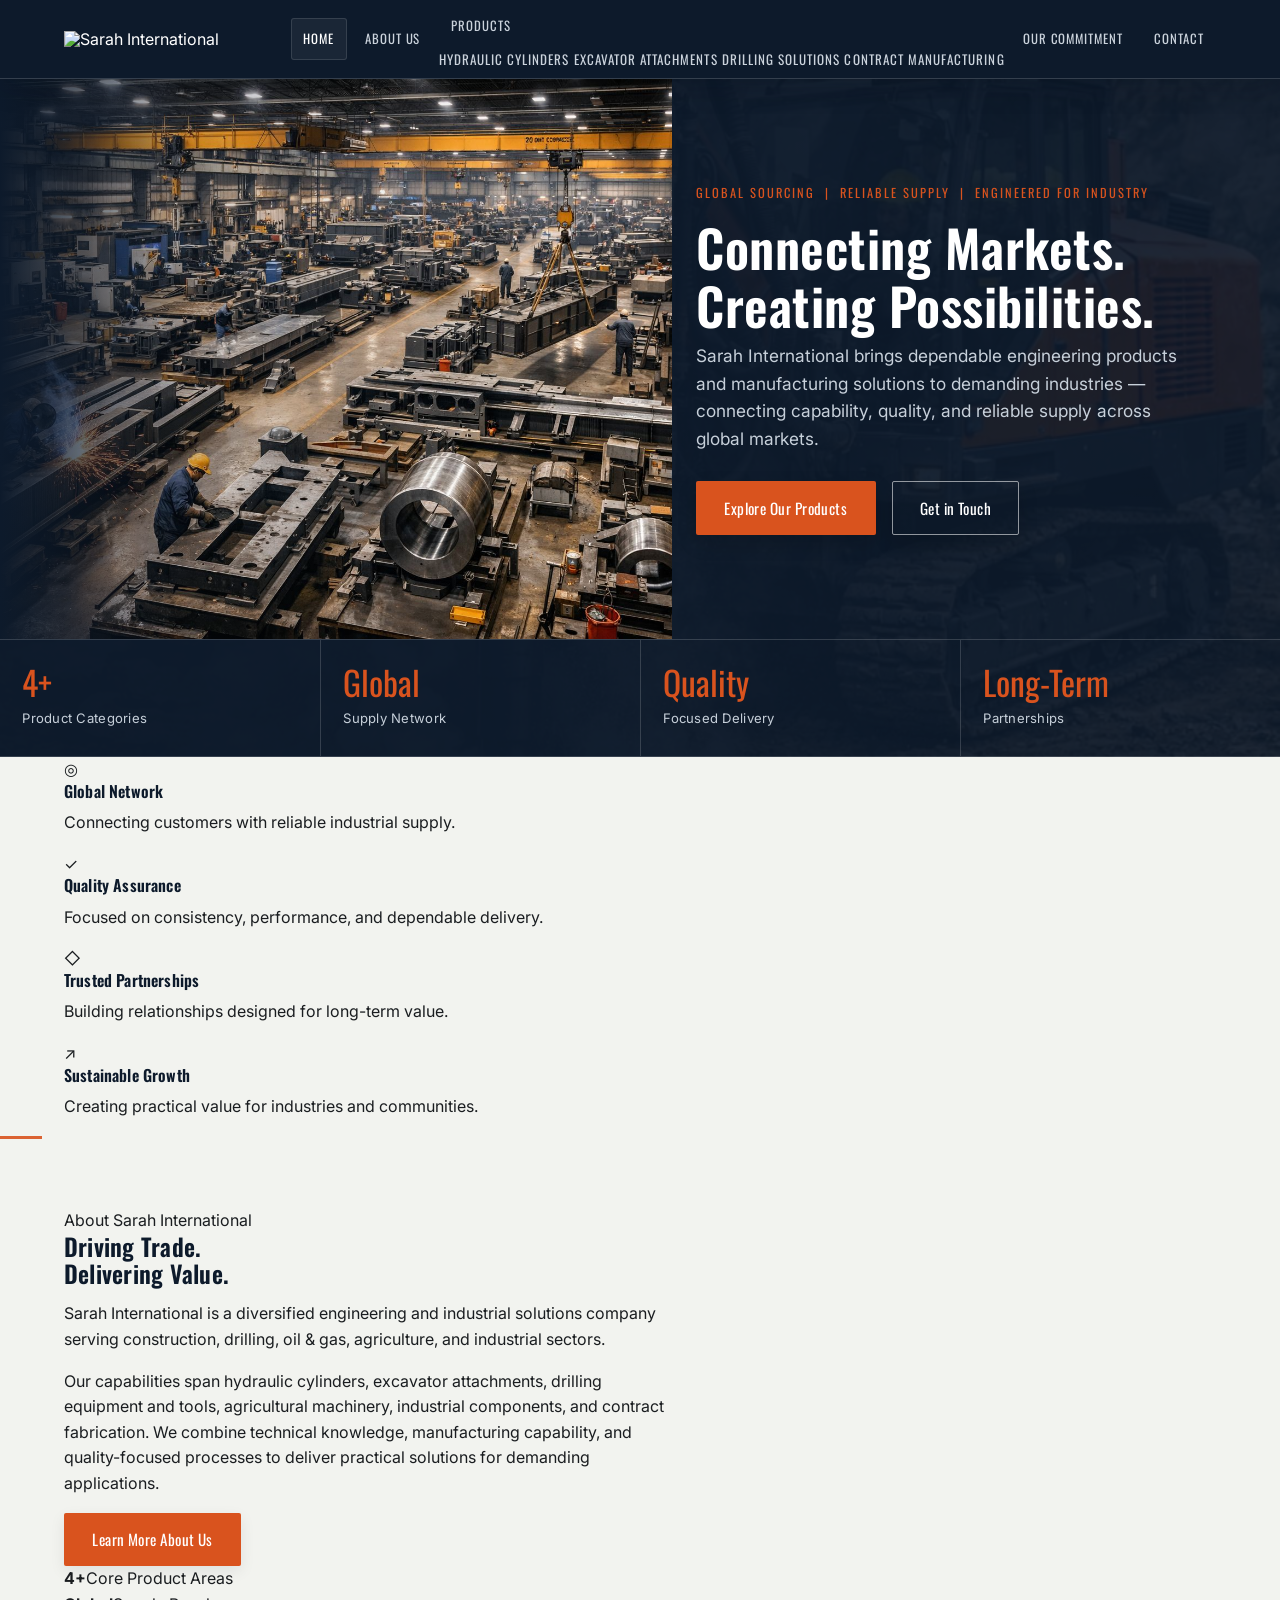
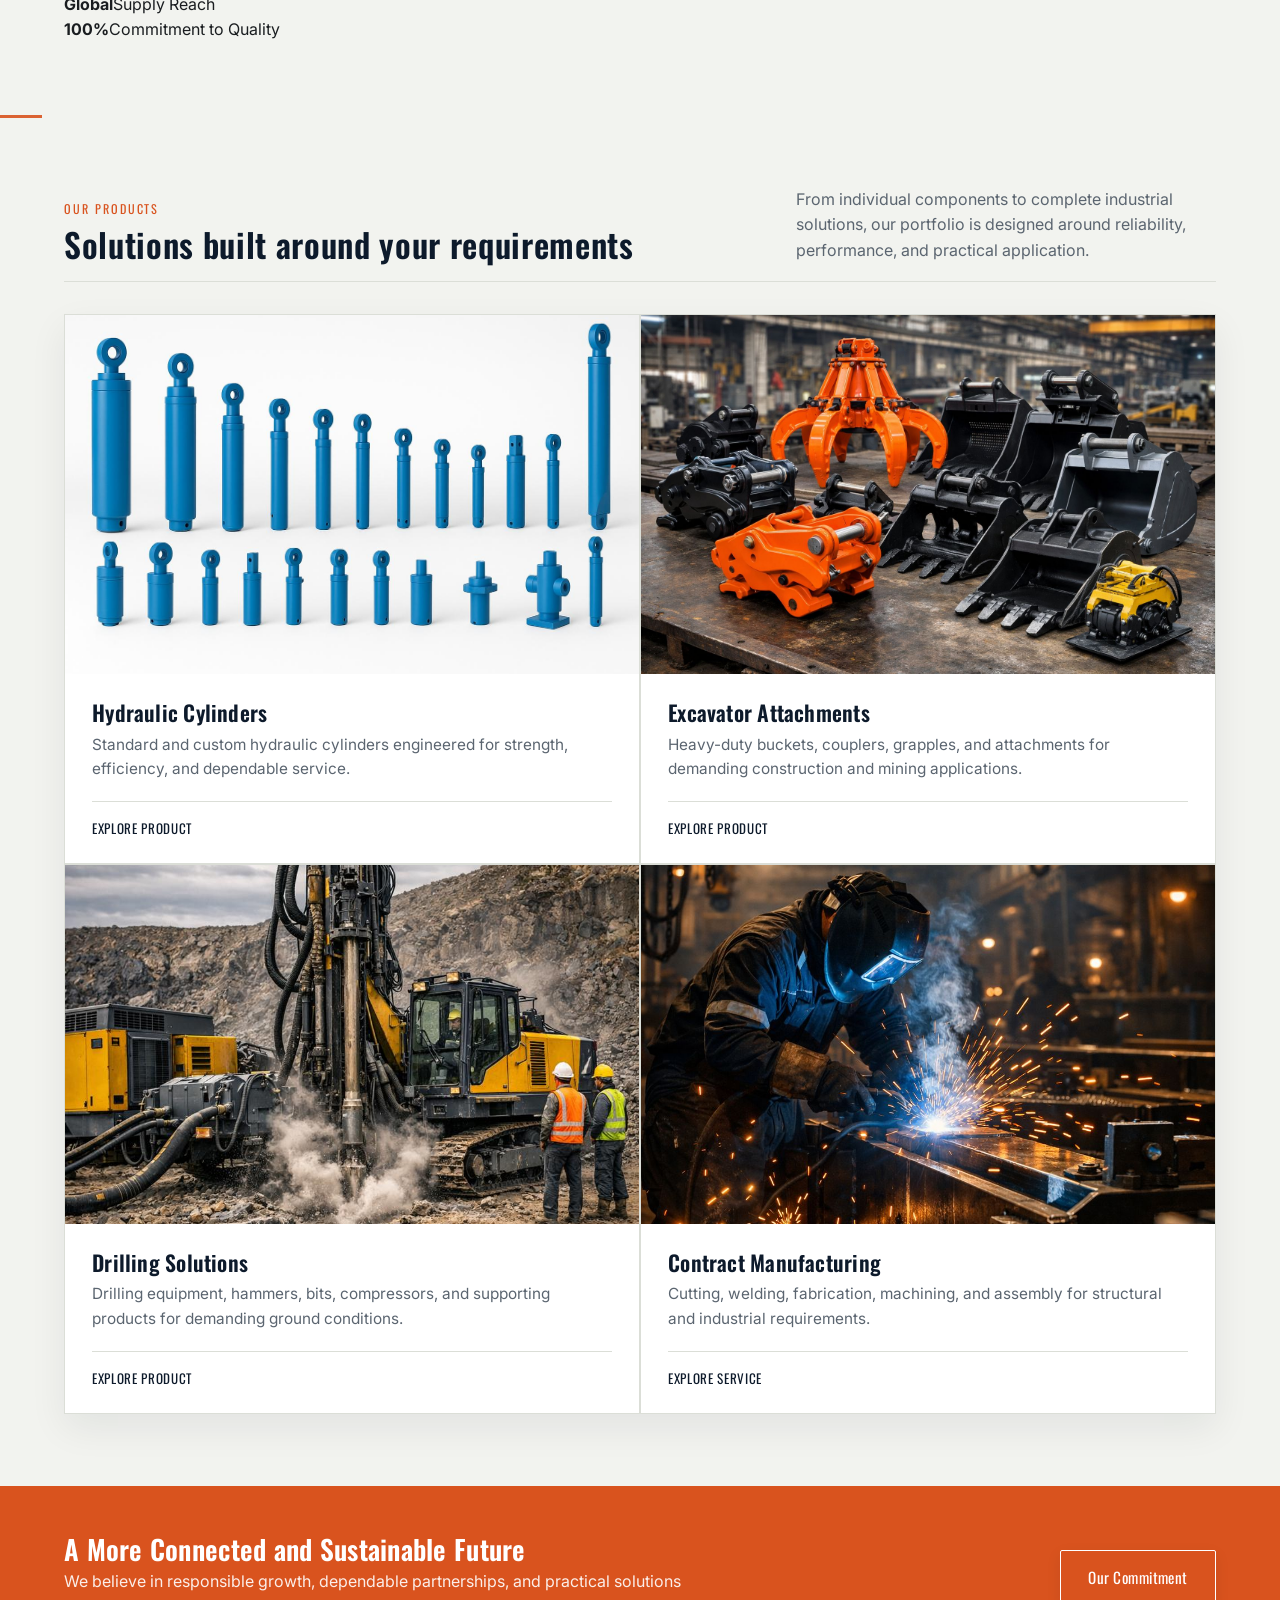
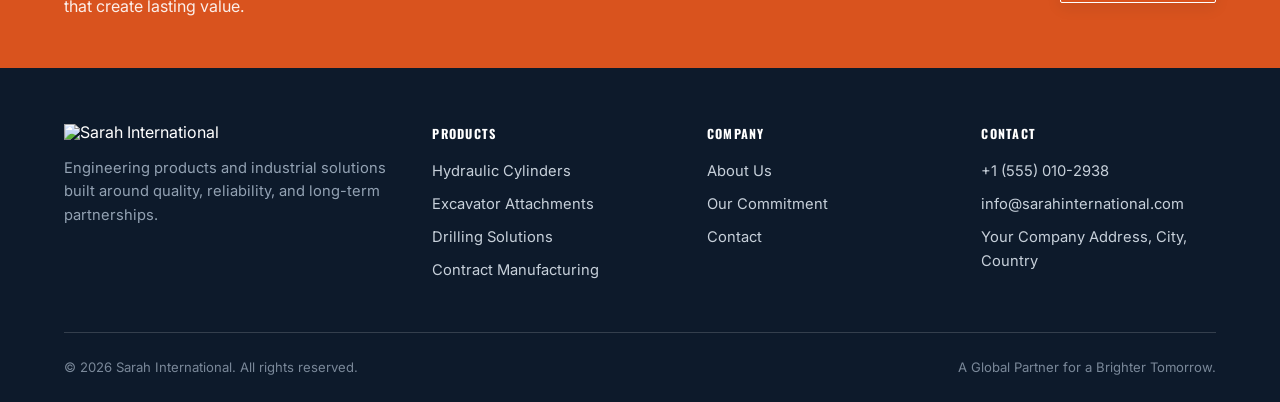
==== index.html @ 7e50cdd0 "Add files via upload" ====
<!DOCTYPE html>
<html lang="en">
<head>
<meta charset="UTF-8">
<meta name="viewport" content="width=device-width, initial-scale=1.0">
<title>Sarah International | Global Industrial & Engineering Solutions</title>
<meta name="description" content="Sarah International delivers dependable engineering products, drilling solutions, hydraulic cylinders, excavator attachments, and heavy fabrication for demanding industries worldwide.">
<link rel="icon" href="images/favicon.svg" type="image/svg+xml">
<link rel="stylesheet" href="css/styles.css">
</head>
<body class="page-home">

<header class="site-header">
  <div class="container">
    <a href="index.html" class="brand" aria-label="Sarah International home">
      <img class="brand-logo" src="images/logo.svg" alt="Sarah International">
    </a>
    <button class="nav-toggle" aria-label="Toggle navigation" aria-expanded="false"><span></span></button>
    <nav class="main-nav" aria-label="Primary">
      <ul>
        <li><a href="index.html" aria-current="page">Home</a></li>
        <li><a href="about.html">About Us</a></li>
        <li class="has-dropdown">
          <a href="#" class="products-link" aria-haspopup="true">Products</a>
          <div class="products-dropdown">
            <a href="hydraulic-cylinders.html">Hydraulic Cylinders</a>
            <a href="excavator-attachments.html">Excavator Attachments</a>
            <a href="drilling-solutions.html">Drilling Solutions</a>
            <a href="contract-manufacturing.html">Contract Manufacturing</a>
          </div>
        </li>
        <li><a href="about.html#commitment">Our Commitment</a></li>
        <li><a href="contact.html" class="nav-contact">Contact</a></li>
      </ul>
    </nav>
  </div>
</header>

<main>
  <section class="hero">
    <div class="hero-grid">
      <div class="hero-media">
        <img src="images/06_Heavy_Equipment_Manufacturing_Facility.jpg" alt="Sarah International heavy equipment manufacturing facility">
      </div>
      <div class="hero-copy">
        <span class="hero-eyebrow">GLOBAL SOURCING &nbsp;|&nbsp; RELIABLE SUPPLY &nbsp;|&nbsp; ENGINEERED FOR INDUSTRY</span>
        <h1>Connecting Markets.<br>Creating Possibilities.</h1>
        <p class="lede">Sarah International brings dependable engineering products and manufacturing solutions to demanding industries — connecting capability, quality, and reliable supply across global markets.</p>
        <div class="hero-actions">
          <a href="#products" class="btn btn-primary">Explore Our Products</a>
          <a href="contact.html" class="btn btn-outline-light">Get in Touch</a>
        </div>
      </div>
    </div>
    <div class="stat-strip">
      <div><span class="stat-num">4+</span><span class="stat-label">Product Categories</span></div>
      <div><span class="stat-num">Global</span><span class="stat-label">Supply Network</span></div>
      <div><span class="stat-num">Quality</span><span class="stat-label">Focused Delivery</span></div>
      <div><span class="stat-num">Long-Term</span><span class="stat-label">Partnerships</span></div>
    </div>
  </section>

  <section class="value-band">
    <div class="container value-grid">
      <div class="value-item reveal"><div class="value-icon">◎</div><h4>Global Network</h4><p>Connecting customers with reliable industrial supply.</p></div>
      <div class="value-item reveal"><div class="value-icon">✓</div><h4>Quality Assurance</h4><p>Focused on consistency, performance, and dependable delivery.</p></div>
      <div class="value-item reveal"><div class="value-icon">◇</div><h4>Trusted Partnerships</h4><p>Building relationships designed for long-term value.</p></div>
      <div class="value-item reveal"><div class="value-icon">↗</div><h4>Sustainable Growth</h4><p>Creating practical value for industries and communities.</p></div>
    </div>
  </section>

  <section class="section about-home">
    <div class="container about-layout">
      <div class="about-copy reveal">
        <span class="kicker">About Sarah International</span>
        <h2>Driving Trade.<br>Delivering Value.</h2>
        <p>Sarah International is a diversified engineering and industrial solutions company serving construction, drilling, oil &amp; gas, agriculture, and industrial sectors.</p>
        <p>Our capabilities span hydraulic cylinders, excavator attachments, drilling equipment and tools, agricultural machinery, industrial components, and contract fabrication. We combine technical knowledge, manufacturing capability, and quality-focused processes to deliver practical solutions for demanding applications.</p>
        <a class="btn btn-primary" href="about.html">Learn More About Us</a>
      </div>
      <div class="stats-card reveal">
        <div><strong>4+</strong><span>Core Product Areas</span></div>
        <div><strong>Global</strong><span>Supply Reach</span></div>
        <div><strong>100%</strong><span>Commitment to Quality</span></div>
      </div>
    </div>
  </section>

  <section id="products" class="section">
    <div class="container">
      <div class="section-head reveal">
        <div><span class="kicker">Our Products</span><h2>Solutions built around your requirements</h2></div>
        <p>From individual components to complete industrial solutions, our portfolio is designed around reliability, performance, and practical application.</p>
      </div>
      <div class="card-grid">
        <article class="division-card reveal"><div class="thumb"><img src="images/01_Hydraulic_Cylinders_Product_Range.jpg" alt="Hydraulic cylinders product range"></div><div class="body"><h3>Hydraulic Cylinders</h3><p>Standard and custom hydraulic cylinders engineered for strength, efficiency, and dependable service.</p><a class="card-link" href="hydraulic-cylinders.html">Explore Product</a></div></article>
        <article class="division-card reveal"><div class="thumb"><img src="images/08_Excavator_Attachments_and_Buckets.jpg" alt="Excavator attachments and buckets"></div><div class="body"><h3>Excavator Attachments</h3><p>Heavy-duty buckets, couplers, grapples, and attachments for demanding construction and mining applications.</p><a class="card-link" href="excavator-attachments.html">Explore Product</a></div></article>
        <article class="division-card reveal"><div class="thumb"><img src="images/07_Surface_Drilling_Rig_Quarry.jpg" alt="Surface drilling rig at a quarry"></div><div class="body"><h3>Drilling Solutions</h3><p>Drilling equipment, hammers, bits, compressors, and supporting products for demanding ground conditions.</p><a class="card-link" href="drilling-solutions.html">Explore Product</a></div></article>
        <article class="division-card reveal"><div class="thumb"><img src="images/09_Heavy_Fabrication_Welding.jpg" alt="Heavy fabrication and welding"></div><div class="body"><h3>Contract Manufacturing</h3><p>Cutting, welding, fabrication, machining, and assembly for structural and industrial requirements.</p><a class="card-link" href="contract-manufacturing.html">Explore Service</a></div></article>
      </div>
    </div>
  </section>

  <section id="commitment" class="cta-banner">
    <div class="container">
      <div><h2>A More Connected and Sustainable Future</h2><p>We believe in responsible growth, dependable partnerships, and practical solutions that create lasting value.</p></div>
      <a href="about.html#commitment" class="btn btn-outline-light">Our Commitment</a>
    </div>
  </section>
</main>

<footer class="site-footer">
  <div class="container">
    <div class="footer-grid">
      <div class="footer-brand"><a href="index.html" class="brand"><img class="brand-logo" src="images/logo.svg" alt="Sarah International"></a><p>Engineering products and industrial solutions built around quality, reliability, and long-term partnerships.</p></div>
      <div class="footer-col"><h5>Products</h5><ul><li><a href="hydraulic-cylinders.html">Hydraulic Cylinders</a></li><li><a href="excavator-attachments.html">Excavator Attachments</a></li><li><a href="drilling-solutions.html">Drilling Solutions</a></li><li><a href="contract-manufacturing.html">Contract Manufacturing</a></li></ul></div>
      <div class="footer-col"><h5>Company</h5><ul><li><a href="about.html">About Us</a></li><li><a href="about.html#commitment">Our Commitment</a></li><li><a href="contact.html">Contact</a></li></ul></div>
      <div class="footer-col"><h5>Contact</h5><ul><li>+1 (555) 010-2938</li><li>info@sarahinternational.com</li><li>Your Company Address, City, Country</li></ul></div>
    </div>
    <div class="footer-bottom"><span>&copy; <span id="year"></span> Sarah International. All rights reserved.</span><span>A Global Partner for a Brighter Tomorrow.</span></div>
  </div>
</footer>
<script src="js/main.js"></script>
</body>
</html>
---- css/styles.css ----
/* ===========================================================
   Sarah International — Site Stylesheet
   Heavy equipment manufacturing: hydraulic cylinders, excavator
   attachments, drilling solutions, contract fabrication.
   =========================================================== */

@import url('https://fonts.googleapis.com/css2?family=Oswald:wght@400;500;600;700&family=Inter:wght@400;500;600;700&display=swap');

:root{
  /* ---- Color tokens ---- */
  --navy-900:#0D1A2B;
  --navy-800:#132844;
  --navy-700:#1E3A5F;
  --steel-500:#5C7A9C;
  --orange-600:#D9531E;
  --orange-700:#B74316;
  --offwhite:#F2F3EF;
  --paper:#FFFFFF;
  --graphite:#1A1D20;
  --muted:#5B6570;
  --line:#DBDED7;
  --line-dark:rgba(255,255,255,.16);

  /* ---- Type ---- */
  --font-display:'Oswald', 'Arial Narrow', sans-serif;
  --font-body:'Inter', -apple-system, BlinkMacSystemFont, 'Segoe UI', sans-serif;

  /* ---- Layout ---- */
  --container-w:1200px;
  --gap:1.5rem;
  --radius:2px;
}

*,*::before,*::after{box-sizing:border-box;}
html{scroll-behavior:smooth;}
body{
  margin:0;
  font-family:var(--font-body);
  color:var(--graphite);
  background:var(--offwhite);
  line-height:1.6;
  -webkit-font-smoothing:antialiased;
}
img{max-width:100%;display:block;}
a{color:inherit;text-decoration:none;}
ul{margin:0;padding:0;list-style:none;}
h1,h2,h3,h4{
  font-family:var(--font-display);
  font-weight:600;
  line-height:1.12;
  margin:0 0 .6em;
  letter-spacing:.01em;
  color:var(--navy-900);
}
p{margin:0 0 1em;max-width:62ch;}
.container{
  width:100%;
  max-width:var(--container-w);
  margin:0 auto;
  padding:0 1.5rem;
}
:focus-visible{outline:3px solid var(--orange-600);outline-offset:2px;}

/* ---- Buttons ---- */
.btn{
  display:inline-flex;
  align-items:center;
  gap:.5rem;
  padding:.85rem 1.7rem;
  font-family:var(--font-display);
  font-size:.95rem;
  letter-spacing:.03em;
  border:1px solid transparent;
  border-radius:var(--radius);
  cursor:pointer;
  transition:background-color .18s ease, color .18s ease, border-color .18s ease;
}
.btn-primary{background:var(--orange-600);color:#fff;}
.btn-primary:hover{background:var(--orange-700);}
.btn-outline-light{border-color:rgba(255,255,255,.55);color:#fff;}
.btn-outline-light:hover{background:rgba(255,255,255,.12);}
.btn-outline-dark{border-color:var(--navy-900);color:var(--navy-900);}
.btn-outline-dark:hover{background:var(--navy-900);color:#fff;}

/* ===========================================================
   Header / Navigation
   =========================================================== */
.site-header{
  position:sticky;
  top:0;
  z-index:100;
  background:var(--navy-900);
  border-bottom:1px solid var(--line-dark);
}
.site-header .container{
  display:flex;
  align-items:center;
  justify-content:space-between;
  height:74px;
}
.brand{
  display:flex;
  flex-direction:column;
  line-height:1.05;
  color:#fff;
}
.brand-mark{
  font-family:var(--font-display);
  font-size:1.35rem;
  font-weight:700;
  letter-spacing:.04em;
  text-transform:uppercase;
}
.brand-mark span{color:var(--orange-600);}
.brand-tagline{
  font-size:.66rem;
  letter-spacing:.14em;
  text-transform:uppercase;
  color:var(--steel-500);
  margin-top:.2rem;
}
.nav-toggle{
  display:none;
  background:none;
  border:1px solid var(--line-dark);
  width:44px;height:44px;
  align-items:center;
  justify-content:center;
  cursor:pointer;
}
.nav-toggle span,
.nav-toggle span::before,
.nav-toggle span::after{
  content:'';
  display:block;
  width:20px;height:2px;
  background:#fff;
  position:relative;
  transition:transform .2s ease, opacity .2s ease;
}
.nav-toggle span::before{position:absolute;top:-6px;}
.nav-toggle span::after{position:absolute;top:6px;}

.main-nav ul{
  display:flex;
  gap:2rem;
}
.main-nav a{
  font-family:var(--font-display);
  font-size:.82rem;
  letter-spacing:.08em;
  text-transform:uppercase;
  color:#CBD3DC;
  padding:.4rem 0;
  border-bottom:2px solid transparent;
  transition:color .15s ease, border-color .15s ease;
}
.main-nav a:hover,
.main-nav a[aria-current="page"]{
  color:#fff;
  border-color:var(--orange-600);
}

@media (max-width:860px){
  .nav-toggle{display:flex;}
  .main-nav{
    position:absolute;
    top:74px;left:0;right:0;
    background:var(--navy-800);
    max-height:0;
    overflow:hidden;
    transition:max-height .25s ease;
  }
  .main-nav.is-open{max-height:520px;}
  .main-nav ul{flex-direction:column;gap:0;}
  .main-nav a{
    display:block;
    padding:1rem 1.5rem;
    border-bottom:1px solid var(--line-dark);
    border-left:2px solid transparent;
  }
  .main-nav a:hover,
  .main-nav a[aria-current="page"]{
    border-left-color:var(--orange-600);
    border-bottom:1px solid var(--line-dark);
    background:rgba(255,255,255,.03);
  }
}

/* ===========================================================
   Hero
   =========================================================== */
.hero{
  position:relative;
  background:var(--navy-900);
  color:#fff;
  overflow:hidden;
}
.hero-grid{
  display:grid;
  grid-template-columns:1.05fr .95fr;
  align-items:stretch;
  min-height:560px;
}
.hero-copy{
  display:flex;
  flex-direction:column;
  justify-content:center;
  padding:4rem 3rem 4rem 1.5rem;
  max-width:640px;
}
.hero-eyebrow{
  font-family:var(--font-display);
  font-size:.78rem;
  letter-spacing:.16em;
  text-transform:uppercase;
  color:var(--orange-600);
  margin-bottom:1rem;
}
.hero h1{
  color:#fff;
  font-size:clamp(2.2rem, 4vw, 3.4rem);
  margin-bottom:.5rem;
}
.hero .lede{
  color:#C7D0DA;
  font-size:1.08rem;
  max-width:46ch;
  margin-bottom:1.8rem;
}
.hero-actions{display:flex;flex-wrap:wrap;gap:1rem;}
.hero-media{
  position:relative;
}
.hero-media img{
  width:100%;height:100%;
  object-fit:cover;
}
.hero-media::after{
  content:'';
  position:absolute;inset:0;
  background:linear-gradient(90deg, var(--navy-900) 0%, rgba(13,26,43,0) 22%);
}
/* corner-bracket frame — technical drawing motif */
.frame-marks{position:absolute;inset:1.1rem;pointer-events:none;z-index:2;}
.frame-marks::before,.frame-marks::after,
.frame-marks i::before,.frame-marks i::after{
  content:'';position:absolute;width:22px;height:22px;
  border:2px solid rgba(255,255,255,.75);
}
.frame-marks::before{top:0;left:0;border-right:none;border-bottom:none;}
.frame-marks::after{top:0;right:0;border-left:none;border-bottom:none;}
.frame-marks i::before{bottom:0;left:0;border-right:none;border-top:none;}
.frame-marks i::after{bottom:0;right:0;border-left:none;border-top:none;}

@media (max-width:900px){
  .hero-grid{grid-template-columns:1fr;min-height:auto;}
  .hero-copy{padding:3rem 1.5rem;max-width:none;}
  .hero-media{height:320px;}
  .hero-media::after{background:linear-gradient(180deg, rgba(13,26,43,0) 60%, var(--navy-900) 100%);}
}

/* ===========================================================
   Page header (non-home hero, shorter)
   =========================================================== */
.page-header{
  background:var(--navy-900);
  color:#fff;
  padding:3.4rem 0 3rem;
  position:relative;
  border-bottom:4px solid var(--orange-600);
}
.page-header .hero-eyebrow{margin-bottom:.75rem;}
.page-header h1{color:#fff;font-size:clamp(2rem,3.6vw,2.9rem);margin-bottom:.5rem;}
.page-header .lede{color:#C7D0DA;max-width:60ch;margin:0;}

/* ===========================================================
   Sections
   =========================================================== */
.section{padding:4.5rem 0;}
.section-tight{padding:3rem 0;}
.section-alt{background:var(--paper);}
.section-dark{background:var(--navy-900);color:#fff;}
.section-dark h2,.section-dark h3{color:#fff;}
.section-dark p{color:#C7D0DA;}

.section-head{
  display:flex;
  justify-content:space-between;
  align-items:flex-end;
  gap:2rem;
  border-bottom:1px solid var(--line);
  padding-bottom:1.1rem;
  margin-bottom:2.4rem;
}
.section-dark .section-head{border-color:var(--line-dark);}
.section-head h2{margin:0;font-size:clamp(1.6rem,2.6vw,2.1rem);}
.section-head .kicker{
  font-family:var(--font-display);
  font-size:.76rem;
  letter-spacing:.16em;
  text-transform:uppercase;
  color:var(--orange-600);
  display:block;
  margin-bottom:.5rem;
}
.section-head p{margin:0;color:var(--muted);max-width:42ch;}

/* ---- Stat strip ---- */
.stat-strip{
  display:grid;
  grid-template-columns:repeat(auto-fit,minmax(180px,1fr));
  border-top:1px solid var(--line-dark);
  border-bottom:1px solid var(--line-dark);
}
.stat-strip div{
  padding:1.6rem 1.4rem;
  border-left:1px solid var(--line-dark);
}
.stat-strip div:first-child{border-left:none;}
.stat-num{
  font-family:var(--font-display);
  font-size:2.1rem;
  color:var(--orange-600);
  display:block;
  line-height:1;
  margin-bottom:.35rem;
}
.stat-label{
  font-size:.82rem;
  color:#C7D0DA;
  letter-spacing:.02em;
}

/* ---- Division / product cards ---- */
.card-grid{
  display:grid;
  grid-template-columns:repeat(2,1fr);
  gap:2px;
  background:var(--line);
  border:1px solid var(--line);
}
.division-card{
  background:var(--paper);
  display:flex;
  flex-direction:column;
}
.division-card .thumb{aspect-ratio:16/10;overflow:hidden;}
.division-card .thumb img{width:100%;height:100%;object-fit:cover;transition:transform .35s ease;}
.division-card:hover .thumb img{transform:scale(1.045);}
.division-card .body{padding:1.8rem;flex:1;display:flex;flex-direction:column;}
.division-card h3{font-size:1.3rem;margin-bottom:.5rem;}
.division-card p{color:var(--muted);font-size:.96rem;margin-bottom:1.2rem;}
.division-card .card-link{
  margin-top:auto;
  font-family:var(--font-display);
  font-size:.82rem;
  letter-spacing:.05em;
  text-transform:uppercase;
  color:var(--navy-900);
  border-top:1px solid var(--line);
  padding-top:1rem;
}
.division-card .card-link:hover{color:var(--orange-600);}

@media (max-width:760px){
  .card-grid{grid-template-columns:1fr;}
}

/* ---- Alternating feature rows ---- */
.feature-row{
  display:grid;
  grid-template-columns:1fr 1fr;
  gap:3rem;
  align-items:center;
  padding:3rem 0;
  border-top:1px solid var(--line);
}
.feature-row:first-of-type{border-top:none;}
.feature-row.reverse .row-media{order:2;}
.feature-row.reverse .row-copy{order:1;}
.row-media{position:relative;}
.row-copy h3{font-size:1.5rem;}
.row-copy .cap{
  font-family:var(--font-display);
  font-size:.76rem;
  letter-spacing:.14em;
  text-transform:uppercase;
  color:var(--orange-600);
  display:block;
  margin-bottom:.6rem;
}
.spec-list li{
  padding:.6rem 0;
  border-top:1px solid var(--line);
  display:flex;
  gap:.75rem;
  font-size:.96rem;
}
.spec-list li:last-child{border-bottom:1px solid var(--line);}
.spec-list li::before{
  content:'';
  flex:none;
  width:8px;height:8px;
  margin-top:.5em;
  background:var(--orange-600);
}
@media (max-width:820px){
  .feature-row,.feature-row.reverse{grid-template-columns:1fr;}
  .feature-row.reverse .row-media,.feature-row.reverse .row-copy{order:initial;}
}

/* ---- Simple bullet grid (no imagery) ---- */
.bullet-grid{
  display:grid;
  grid-template-columns:repeat(auto-fit,minmax(240px,1fr));
  gap:2rem;
}
.bullet-block h4{
  font-size:1.05rem;
  margin-bottom:.6rem;
  padding-bottom:.6rem;
  border-bottom:2px solid var(--orange-600);
  display:inline-block;
}
.bullet-block ul li{
  position:relative;
  padding-left:1.1rem;
  margin-bottom:.5rem;
  color:var(--muted);
  font-size:.95rem;
}
.bullet-block ul li::before{
  content:'';
  position:absolute;left:0;top:.55em;
  width:6px;height:6px;
  background:var(--steel-500);
}

/* ---- Process / ordered steps (true sequence) ---- */
.step-list{
  counter-reset:step;
  display:grid;
  gap:0;
  border-top:1px solid var(--line);
}
.step-list li{
  counter-increment:step;
  display:grid;
  grid-template-columns:64px 1fr;
  gap:1.5rem;
  padding:1.4rem 0;
  border-bottom:1px solid var(--line);
}
.step-list li::before{
  content:counter(step, decimal-leading-zero);
  font-family:var(--font-display);
  font-size:1.3rem;
  color:var(--orange-600);
}
.step-list h4{margin:0 0 .3rem;font-size:1.05rem;}
.step-list p{margin:0;color:var(--muted);font-size:.94rem;}

/* ---- Industry tag list ---- */
.tag-row{display:flex;flex-wrap:wrap;gap:.6rem;}
.tag-row li{
  border:1px solid var(--line);
  padding:.5rem 1rem;
  font-size:.85rem;
  font-family:var(--font-display);
  letter-spacing:.03em;
  color:var(--navy-800);
}
.section-dark .tag-row li{border-color:var(--line-dark);color:#fff;}

/* ---- CTA banner ---- */
.cta-banner{
  background:var(--orange-600);
  color:#fff;
  padding:3rem 0;
}
.cta-banner .container{
  display:flex;
  justify-content:space-between;
  align-items:center;
  flex-wrap:wrap;
  gap:1.5rem;
}
.cta-banner h2{color:#fff;margin:0 0 .3rem;font-size:1.7rem;}
.cta-banner p{color:rgba(255,255,255,.9);margin:0;}
.cta-banner .btn-outline-light{border-color:#fff;}
.cta-banner .btn-outline-light:hover{background:rgba(255,255,255,.18);}

/* ===========================================================
   Contact page
   =========================================================== */
.contact-grid{
  display:grid;
  grid-template-columns:1fr 1fr;
  gap:3rem;
}
.contact-info dl{margin:0;}
.contact-info dt{
  font-family:var(--font-display);
  font-size:.76rem;
  letter-spacing:.12em;
  text-transform:uppercase;
  color:var(--orange-600);
  margin-top:1.6rem;
}
.contact-info dt:first-child{margin-top:0;}
.contact-info dd{margin:.35rem 0 0;font-size:1.02rem;}

.form-field{margin-bottom:1.3rem;}
.form-field label{
  display:block;
  font-family:var(--font-display);
  font-size:.78rem;
  letter-spacing:.06em;
  text-transform:uppercase;
  margin-bottom:.45rem;
  color:var(--navy-800);
}
.form-field input,
.form-field select,
.form-field textarea{
  width:100%;
  padding:.75rem .85rem;
  border:1px solid var(--line);
  background:#fff;
  font-family:var(--font-body);
  font-size:.98rem;
  border-radius:var(--radius);
}
.form-field textarea{resize:vertical;min-height:130px;}
.form-note{font-size:.85rem;color:var(--muted);margin-top:1rem;}

@media (max-width:820px){
  .contact-grid{grid-template-columns:1fr;}
}

/* ===========================================================
   Footer
   =========================================================== */
.site-footer{
  background:var(--navy-900);
  color:#C7D0DA;
  padding:3.5rem 0 1.5rem;
}
.footer-grid{
  display:grid;
  grid-template-columns:1.4fr 1fr 1fr 1fr;
  gap:2.5rem;
  padding-bottom:2.5rem;
  border-bottom:1px solid var(--line-dark);
}
.footer-brand .brand-mark{font-size:1.2rem;}
.footer-brand p{color:#93A2B3;font-size:.92rem;margin-top:1rem;}
.footer-col h5{
  font-family:var(--font-display);
  font-size:.78rem;
  letter-spacing:.1em;
  text-transform:uppercase;
  color:#fff;
  margin:0 0 1rem;
}
.footer-col li{margin-bottom:.6rem;font-size:.92rem;}
.footer-col a:hover{color:#fff;}
.footer-bottom{
  display:flex;
  justify-content:space-between;
  flex-wrap:wrap;
  gap:.75rem;
  padding-top:1.5rem;
  font-size:.82rem;
  color:#7A8899;
}
@media (max-width:820px){
  .footer-grid{grid-template-columns:1fr 1fr;}
}
@media (max-width:520px){
  .footer-grid{grid-template-columns:1fr;}
}

/* ===========================================================
   Utility
   =========================================================== */
.mt-0{margin-top:0;}
.text-muted{color:var(--muted);}
.visually-hidden{
  position:absolute!important;
  width:1px;height:1px;
  overflow:hidden;
  clip:rect(0 0 0 0);
  white-space:nowrap;
}


/* ===========================================================
   2026 Visual Refresh
   =========================================================== */

/* Header / logo */
.site-header{
  box-shadow:0 8px 28px rgba(5,13,23,.18);
  backdrop-filter:saturate(120%);
}
.site-header .container{height:78px;}
.brand{flex:0 0 auto;min-width:190px;}
.brand-logo{width:205px;height:auto;display:block;}
.main-nav ul{align-items:center;gap:.35rem;}
.main-nav > ul > li > a,
.nav-product-toggle{
  display:inline-flex;
  align-items:center;
  gap:.45rem;
  min-height:42px;
  padding:.55rem .72rem;
  border:1px solid transparent;
  border-radius:3px;
  font-family:var(--font-display);
  font-size:.8rem;
  letter-spacing:.075em;
  text-transform:uppercase;
  color:#CBD3DC;
  background:transparent;
  cursor:pointer;
  transition:background-color .2s ease,color .2s ease,border-color .2s ease,transform .2s ease;
}
.main-nav > ul > li > a:hover,
.main-nav > ul > li > a[aria-current="page"],
.nav-product-menu:hover > .nav-product-toggle,
.nav-product-menu:focus-within > .nav-product-toggle,
.nav-product-menu.is-active > .nav-product-toggle{
  color:#fff;
  background:rgba(255,255,255,.055);
  border-color:rgba(255,255,255,.12);
}
.nav-product-toggle{appearance:none;}
.nav-chevron{
  width:7px;height:7px;
  border-right:1.5px solid currentColor;
  border-bottom:1.5px solid currentColor;
  transform:rotate(45deg) translateY(-2px);
  transition:transform .2s ease;
}
.nav-product-menu:hover .nav-chevron,
.nav-product-menu:focus-within .nav-chevron,
.nav-product-menu.is-open .nav-chevron{transform:rotate(225deg) translate(-1px,-1px);}
.nav-product-menu{position:relative;}
.product-submenu{
  position:absolute;
  top:calc(100% + .55rem);
  right:0;
  min-width:265px;
  padding:.45rem;
  background:#10243c;
  border:1px solid rgba(255,255,255,.13);
  box-shadow:0 18px 45px rgba(0,0,0,.3);
  border-radius:5px;
  opacity:0;
  visibility:hidden;
  transform:translateY(-6px);
  transition:opacity .18s ease,transform .18s ease,visibility .18s ease;
  z-index:120;
}
.nav-product-menu:hover .product-submenu,
.nav-product-menu:focus-within .product-submenu,
.nav-product-menu.is-open .product-submenu{
  opacity:1;visibility:visible;transform:translateY(0);
}
.product-submenu a{
  display:flex;
  padding:.78rem .85rem;
  border:0!important;
  border-radius:3px;
  color:#D8E0E8!important;
  font-size:.78rem!important;
}
.product-submenu a:hover,
.product-submenu a[aria-current="page"]{
  color:#fff!important;
  background:rgba(217,83,30,.14);
  border-color:transparent!important;
}

/* Home hero gets a subtle full-width background image while retaining the split image. */
.hero::before{
  content:'';
  position:absolute;
  inset:0;
  background-image:linear-gradient(90deg,rgba(13,26,43,.96) 0%,rgba(13,26,43,.92) 42%,rgba(13,26,43,.62) 100%),url('../images/02_Quarry_Drilling_Rig.jpg');
  background-size:cover;
  background-position:center;
  opacity:.22;
  pointer-events:none;
}
.hero-grid,.stat-strip{position:relative;z-index:1;}
.hero-copy{position:relative;z-index:2;}
.hero-media{z-index:1;max-height:560px;}
.hero-media img{object-position:center;}
.hero-media::after{background:linear-gradient(90deg,var(--navy-900) 0%,rgba(13,26,43,.18) 28%,rgba(13,26,43,0) 72%);}
.hero-actions .btn{box-shadow:0 8px 20px rgba(0,0,0,.14);}

/* Product/page banners use real project photography as quiet background texture. */
.page-header{
  isolation:isolate;
  overflow:hidden;
  background-color:var(--navy-900);
  background-size:cover;
  background-position:center;
}
.page-header::before{
  content:'';
  position:absolute;
  inset:0;
  z-index:-2;
  background-size:cover;
  background-position:center;
  transform:scale(1.02);
}
.page-header::after{
  content:'';
  position:absolute;
  inset:0;
  z-index:-1;
  background:linear-gradient(90deg,rgba(13,26,43,.97) 0%,rgba(13,26,43,.86) 48%,rgba(13,26,43,.68) 100%);
}
.page-header--hydraulic::before{background-image:url('../images/01_Hydraulic_Cylinders_Product_Range.jpg');}
.page-header--excavator::before{background-image:url('../images/08_Excavator_Attachments_and_Buckets.jpg');}
.page-header--drilling::before{background-image:url('../images/02_Quarry_Drilling_Rig.jpg');}
.page-header--fabrication::before{background-image:url('../images/09_Heavy_Fabrication_Welding.jpg');}
.page-header--about::before{background-image:url('../images/06_Heavy_Equipment_Manufacturing_Facility.jpg');}
.page-header--contact::before{background-image:url('../images/06_Heavy_Equipment_Manufacturing_Facility.jpg');}
.page-header--404::before{background-image:url('../images/02_Quarry_Drilling_Rig.jpg');}

/* Make content imagery consistently sized and polished. */
.row-media{
  overflow:hidden;
  border:1px solid var(--line);
  background:#fff;
  box-shadow:0 12px 32px rgba(13,26,43,.08);
}
.row-media img{
  width:100%;
  height:clamp(240px,30vw,430px);
  object-fit:cover;
  object-position:center;
  transition:transform .45s ease;
}
.feature-row:hover .row-media img{transform:scale(1.025);}
.thumb{overflow:hidden;}
.thumb img{
  width:100%;
  height:100%;
  object-fit:cover;
}
.card-grid{box-shadow:0 14px 35px rgba(13,26,43,.07);}
.division-card{
  transition:transform .22s ease,box-shadow .22s ease;
}
.division-card:hover{
  transform:translateY(-3px);
  box-shadow:0 14px 30px rgba(13,26,43,.1);
  position:relative;
  z-index:2;
}
.division-card .body{padding:1.65rem 1.7rem 1.5rem;}
.division-card h3{font-size:1.35rem;}
.btn{box-shadow:0 5px 15px rgba(13,26,43,.08);}
.btn:hover{transform:translateY(-1px);}

/* Improve section rhythm and technical-industrial detailing. */
.section{position:relative;}
.section:not(.section-dark)::before{
  content:'';
  position:absolute;
  top:0;left:0;
  width:42px;height:3px;
  background:var(--orange-600);
  opacity:.9;
}
.section-head{margin-bottom:2rem;}
.section-head h2{letter-spacing:.02em;}
.section-alt{background:#fff;}
.tag-row li{transition:background-color .18s ease,color .18s ease,border-color .18s ease;}
.tag-row li:hover{background:var(--navy-900);color:#fff;border-color:var(--navy-900);}
.form-field input:focus,.form-field select:focus,.form-field textarea:focus{
  outline:0;
  border-color:var(--orange-600);
  box-shadow:0 0 0 3px rgba(217,83,30,.12);
}
.site-footer{margin-top:0;}

/* Keep large photography from taking over the viewport. */
.hero-media img,
.division-card .thumb img,
.row-media img{
  max-width:100%;
}
.hero-media{min-width:0;}

/* Mobile */
@media (max-width:980px){
  .site-header .container{height:72px;}
  .brand-logo{width:190px;}
  .main-nav > ul > li > a,.nav-product-toggle{padding:.55rem .55rem;font-size:.75rem;}
  .main-nav ul{gap:.1rem;}
}
@media (max-width:860px){
  .site-header .container{height:72px;}
  .nav-toggle{display:flex;}
  .main-nav{
    top:72px;
    max-height:0;
    border-top:1px solid rgba(255,255,255,.08);
  }
  .main-nav.is-open{max-height:calc(100vh - 72px);overflow-y:auto;}
  .main-nav > ul{display:flex;flex-direction:column;align-items:stretch;gap:0;padding:.35rem 0 .7rem;}
  .main-nav > ul > li > a,
  .nav-product-toggle{
    width:100%;
    justify-content:space-between;
    min-height:48px;
    padding:.85rem 1.5rem;
    border-radius:0;
    text-align:left;
  }
  .nav-product-menu{position:static;}
  .product-submenu{
    position:static;
    min-width:0;
    padding:0 1rem .45rem 1rem;
    background:rgba(0,0,0,.12);
    border:0;
    box-shadow:none;
    border-radius:0;
    opacity:1;
    visibility:visible;
    transform:none;
    max-height:0;
    overflow:hidden;
    transition:max-height .22s ease;
  }
  .nav-product-menu.is-open .product-submenu{max-height:320px;}
  .product-submenu a{padding:.75rem 1rem .75rem 2rem!important;}
  .nav-product-menu:hover .product-submenu,
  .nav-product-menu:focus-within .product-submenu{max-height:0;}
  .nav-product-menu.is-open:hover .product-submenu,
  .nav-product-menu.is-open:focus-within .product-submenu{max-height:320px;}
  .hero-copy{padding:3.5rem 1.5rem;}
}
@media (max-width:760px){
  .container{padding-left:1.15rem;padding-right:1.15rem;}
  .hero h1{font-size:clamp(2.15rem,10vw,3rem);}
  .hero .lede{font-size:1rem;}
  .hero-media{height:260px;max-height:none;}
  .hero-media img{height:100%;}
  .page-header{padding:2.7rem 0 2.45rem;}
  .page-header .lede{font-size:.96rem;}
  .section{padding:3.25rem 0;}
  .feature-row{gap:1.8rem;padding:2.4rem 0;}
  .row-media img{height:270px;}
  .section-head{display:block;}
  .section-head p{margin-top:.7rem;}
  .hero-actions .btn{width:100%;justify-content:center;}
}
@media (max-width:520px){
  .brand-logo{width:170px;}
  .hero-media{height:220px;}
  .row-media img{height:235px;}
  .page-header h1{font-size:2.05rem;}
  .stat-strip div{padding:1.2rem 1rem;}
}
@media (prefers-reduced-motion:reduce){
  html{scroll-behavior:auto;}
  *,*::before,*::after{transition:none!important;animation:none!important;}
}
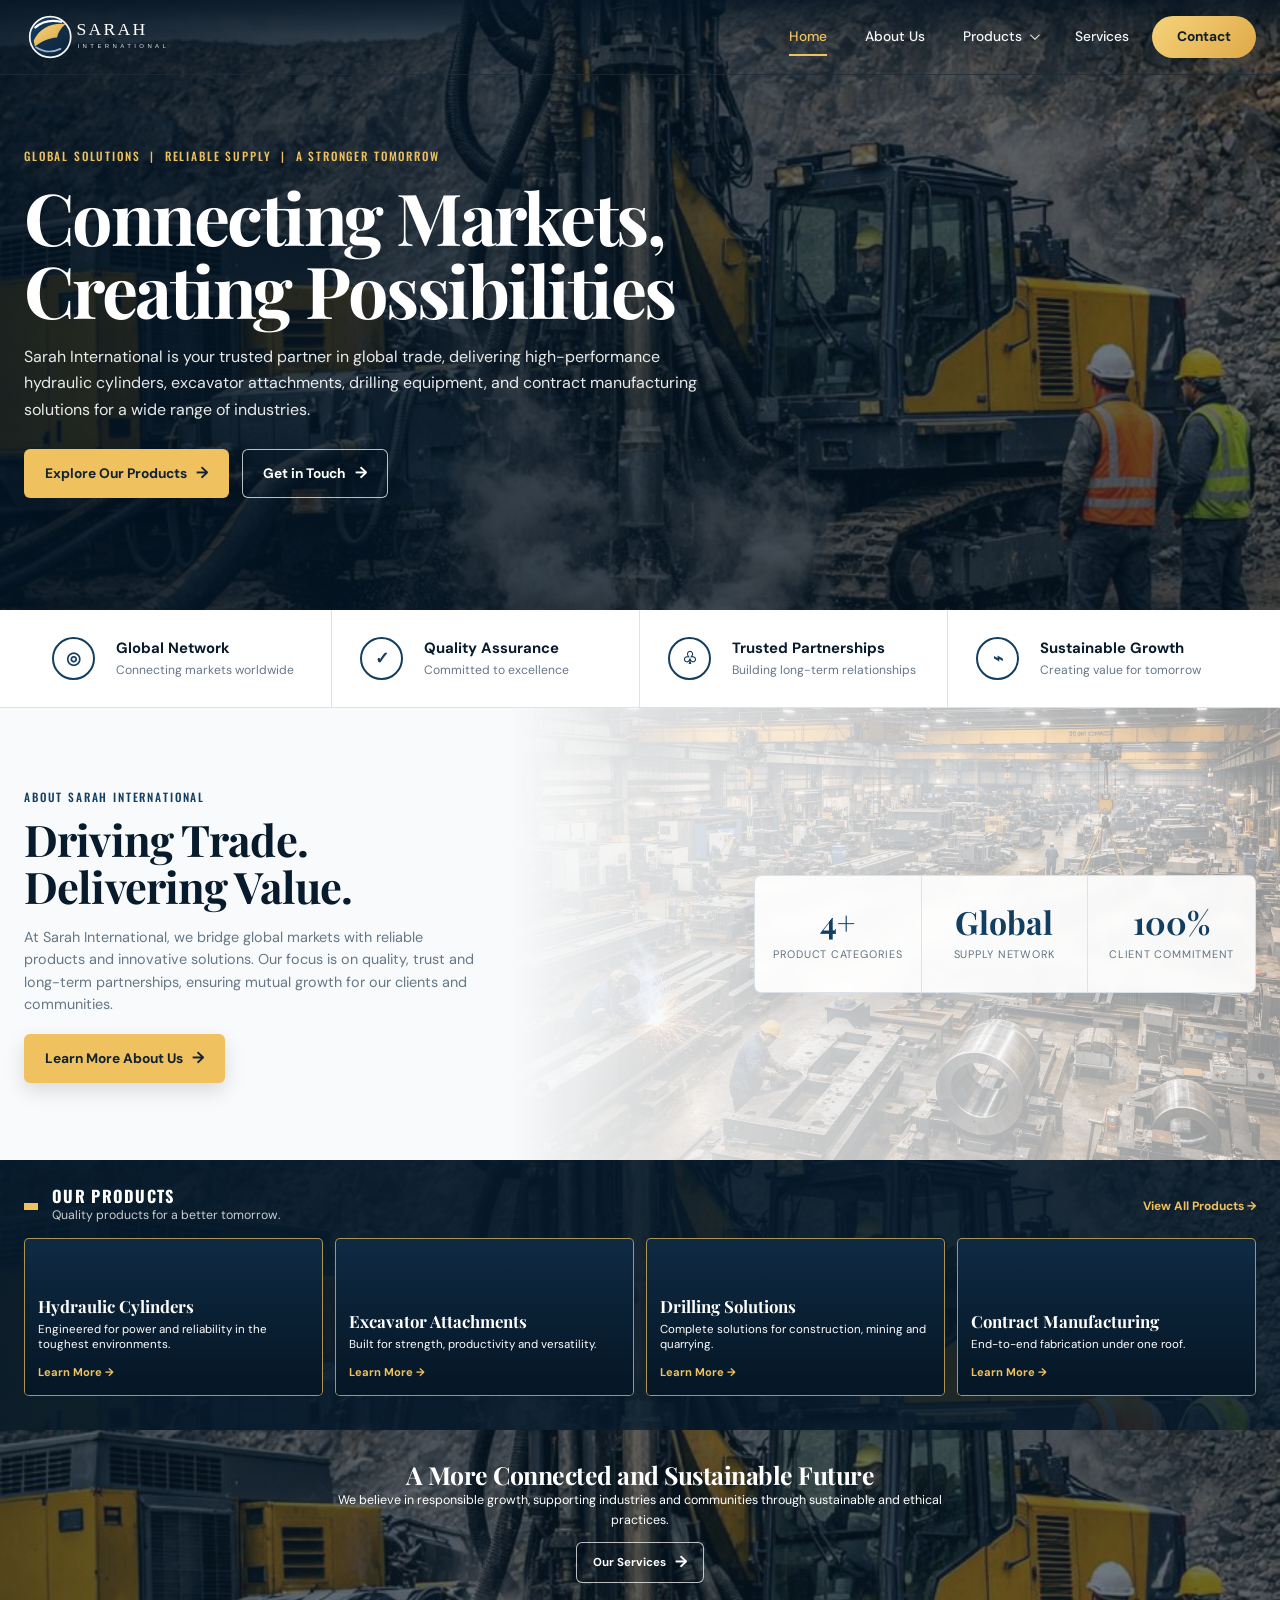
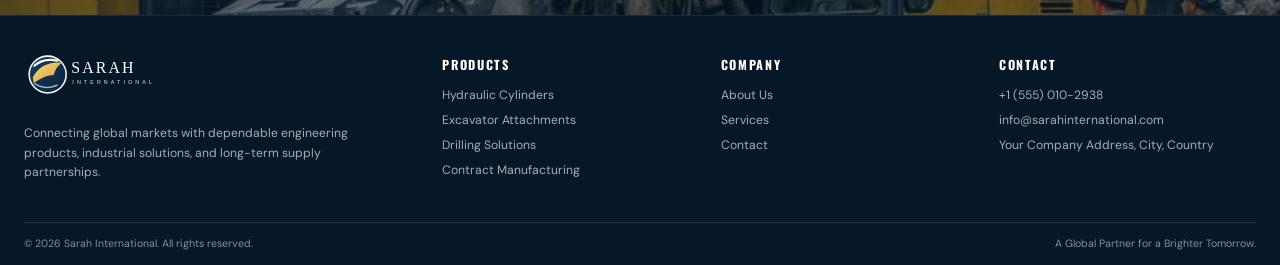
==== commit b4e0adb0: "Add files via upload" ====
--- a/index.html
+++ b/index.html
@@ -4,12 +4,11 @@
 <meta charset="UTF-8">
 <meta name="viewport" content="width=device-width, initial-scale=1.0">
 <title>Sarah International | Global Industrial & Engineering Solutions</title>
-<meta name="description" content="Sarah International delivers dependable engineering products, drilling solutions, hydraulic cylinders, excavator attachments, and heavy fabrication for demanding industries worldwide.">
+<meta name="description" content="Sarah International connects global markets with dependable engineering products, industrial solutions, and reliable supply partnerships.">
 <link rel="icon" href="images/favicon.svg" type="image/svg+xml">
 <link rel="stylesheet" href="css/styles.css">
 </head>
 <body class="page-home">
-
 <header class="site-header">
   <div class="container">
     <a href="index.html" class="brand" aria-label="Sarah International home">
@@ -21,51 +20,44 @@
         <li><a href="index.html" aria-current="page">Home</a></li>
         <li><a href="about.html">About Us</a></li>
         <li class="has-dropdown">
-          <a href="#" class="products-link" aria-haspopup="true">Products</a>
-          <div class="products-dropdown">
-            <a href="hydraulic-cylinders.html">Hydraulic Cylinders</a>
-            <a href="excavator-attachments.html">Excavator Attachments</a>
-            <a href="drilling-solutions.html">Drilling Solutions</a>
-            <a href="contract-manufacturing.html">Contract Manufacturing</a>
+          <button type="button" class="products-link" aria-haspopup="true" aria-expanded="false">Products</button>
+          <div class="products-dropdown" role="menu">
+            <a href="hydraulic-cylinders.html" role="menuitem">Hydraulic Cylinders</a>
+            <a href="excavator-attachments.html" role="menuitem">Excavator Attachments</a>
+            <a href="drilling-solutions.html" role="menuitem">Drilling Solutions</a>
+            <a href="contract-manufacturing.html" role="menuitem">Contract Manufacturing</a>
           </div>
         </li>
-        <li><a href="about.html#commitment">Our Commitment</a></li>
+        <li><a href="services.html">Services</a></li>
         <li><a href="contact.html" class="nav-contact">Contact</a></li>
       </ul>
     </nav>
   </div>
 </header>
-
 <main>
   <section class="hero">
-    <div class="hero-grid">
-      <div class="hero-media">
-        <img src="images/06_Heavy_Equipment_Manufacturing_Facility.jpg" alt="Sarah International heavy equipment manufacturing facility">
-      </div>
+    <div class="hero-media">
+      <img src="images/07_Surface_Drilling_Rig_Quarry.jpg" alt="Industrial drilling equipment operating at a quarry">
+    </div>
+    <div class="container hero-grid">
       <div class="hero-copy">
-        <span class="hero-eyebrow">GLOBAL SOURCING &nbsp;|&nbsp; RELIABLE SUPPLY &nbsp;|&nbsp; ENGINEERED FOR INDUSTRY</span>
-        <h1>Connecting Markets.<br>Creating Possibilities.</h1>
-        <p class="lede">Sarah International brings dependable engineering products and manufacturing solutions to demanding industries — connecting capability, quality, and reliable supply across global markets.</p>
+        <span class="hero-eyebrow">GLOBAL SOLUTIONS &nbsp;|&nbsp; RELIABLE SUPPLY &nbsp;|&nbsp; A STRONGER TOMORROW</span>
+        <h1>Connecting Markets,<br>Creating Possibilities</h1>
+        <p class="lede">Sarah International is your trusted partner in global trade, delivering high-performance hydraulic cylinders, excavator attachments, drilling equipment, and contract manufacturing solutions for a wide range of industries.</p>
         <div class="hero-actions">
           <a href="#products" class="btn btn-primary">Explore Our Products</a>
           <a href="contact.html" class="btn btn-outline-light">Get in Touch</a>
         </div>
       </div>
     </div>
-    <div class="stat-strip">
-      <div><span class="stat-num">4+</span><span class="stat-label">Product Categories</span></div>
-      <div><span class="stat-num">Global</span><span class="stat-label">Supply Network</span></div>
-      <div><span class="stat-num">Quality</span><span class="stat-label">Focused Delivery</span></div>
-      <div><span class="stat-num">Long-Term</span><span class="stat-label">Partnerships</span></div>
-    </div>
   </section>
 
   <section class="value-band">
     <div class="container value-grid">
-      <div class="value-item reveal"><div class="value-icon">◎</div><h4>Global Network</h4><p>Connecting customers with reliable industrial supply.</p></div>
-      <div class="value-item reveal"><div class="value-icon">✓</div><h4>Quality Assurance</h4><p>Focused on consistency, performance, and dependable delivery.</p></div>
-      <div class="value-item reveal"><div class="value-icon">◇</div><h4>Trusted Partnerships</h4><p>Building relationships designed for long-term value.</p></div>
-      <div class="value-item reveal"><div class="value-icon">↗</div><h4>Sustainable Growth</h4><p>Creating practical value for industries and communities.</p></div>
+      <div class="value-item reveal"><div class="value-icon">◎</div><div><h4>Global Network</h4><p>Connecting markets worldwide</p></div></div>
+      <div class="value-item reveal"><div class="value-icon">✓</div><div><h4>Quality Assurance</h4><p>Committed to excellence</p></div></div>
+      <div class="value-item reveal"><div class="value-icon">♧</div><div><h4>Trusted Partnerships</h4><p>Building long-term relationships</p></div></div>
+      <div class="value-item reveal"><div class="value-icon">⌁</div><div><h4>Sustainable Growth</h4><p>Creating value for tomorrow</p></div></div>
     </div>
   </section>
 
@@ -74,52 +66,87 @@
       <div class="about-copy reveal">
         <span class="kicker">About Sarah International</span>
         <h2>Driving Trade.<br>Delivering Value.</h2>
-        <p>Sarah International is a diversified engineering and industrial solutions company serving construction, drilling, oil &amp; gas, agriculture, and industrial sectors.</p>
-        <p>Our capabilities span hydraulic cylinders, excavator attachments, drilling equipment and tools, agricultural machinery, industrial components, and contract fabrication. We combine technical knowledge, manufacturing capability, and quality-focused processes to deliver practical solutions for demanding applications.</p>
+        <p>At Sarah International, we bridge global markets with reliable products and innovative solutions. Our focus is on quality, trust and long-term partnerships, ensuring mutual growth for our clients and communities.</p>
         <a class="btn btn-primary" href="about.html">Learn More About Us</a>
       </div>
       <div class="stats-card reveal">
-        <div><strong>4+</strong><span>Core Product Areas</span></div>
-        <div><strong>Global</strong><span>Supply Reach</span></div>
-        <div><strong>100%</strong><span>Commitment to Quality</span></div>
+        <div><strong>4+</strong><span>Product Categories</span></div>
+        <div><strong>Global</strong><span>Supply Network</span></div>
+        <div><strong>100%</strong><span>Client Commitment</span></div>
       </div>
     </div>
   </section>
 
-  <section id="products" class="section">
+  <section id="products" class="products-section">
     <div class="container">
-      <div class="section-head reveal">
-        <div><span class="kicker">Our Products</span><h2>Solutions built around your requirements</h2></div>
-        <p>From individual components to complete industrial solutions, our portfolio is designed around reliability, performance, and practical application.</p>
+      <div class="products-head">
+        <div class="products-title"><div><h2>Our Products</h2><p>Quality products for a better tomorrow.</p></div></div>
+        <a class="view-all" href="about.html">View All Products →</a>
       </div>
-      <div class="card-grid">
-        <article class="division-card reveal"><div class="thumb"><img src="images/01_Hydraulic_Cylinders_Product_Range.jpg" alt="Hydraulic cylinders product range"></div><div class="body"><h3>Hydraulic Cylinders</h3><p>Standard and custom hydraulic cylinders engineered for strength, efficiency, and dependable service.</p><a class="card-link" href="hydraulic-cylinders.html">Explore Product</a></div></article>
-        <article class="division-card reveal"><div class="thumb"><img src="images/08_Excavator_Attachments_and_Buckets.jpg" alt="Excavator attachments and buckets"></div><div class="body"><h3>Excavator Attachments</h3><p>Heavy-duty buckets, couplers, grapples, and attachments for demanding construction and mining applications.</p><a class="card-link" href="excavator-attachments.html">Explore Product</a></div></article>
-        <article class="division-card reveal"><div class="thumb"><img src="images/07_Surface_Drilling_Rig_Quarry.jpg" alt="Surface drilling rig at a quarry"></div><div class="body"><h3>Drilling Solutions</h3><p>Drilling equipment, hammers, bits, compressors, and supporting products for demanding ground conditions.</p><a class="card-link" href="drilling-solutions.html">Explore Product</a></div></article>
-        <article class="division-card reveal"><div class="thumb"><img src="images/09_Heavy_Fabrication_Welding.jpg" alt="Heavy fabrication and welding"></div><div class="body"><h3>Contract Manufacturing</h3><p>Cutting, welding, fabrication, machining, and assembly for structural and industrial requirements.</p><a class="card-link" href="contract-manufacturing.html">Explore Service</a></div></article>
+      <div class="product-card-grid">
+        <article class="product-card" style="--card-bg:url('images/01_Hydraulic_Cylinders_Product_Range.jpg')">
+          <div class="product-card-content"><h3>Hydraulic Cylinders</h3><p>Engineered for power and reliability in the toughest environments.</p><a href="hydraulic-cylinders.html">Learn More →</a></div>
+        </article>
+        <article class="product-card" style="--card-bg:url('images/08_Excavator_Attachments_and_Buckets.jpg')">
+          <div class="product-card-content"><h3>Excavator Attachments</h3><p>Built for strength, productivity and versatility.</p><a href="excavator-attachments.html">Learn More →</a></div>
+        </article>
+        <article class="product-card" style="--card-bg:url('images/07_Surface_Drilling_Rig_Quarry.jpg')">
+          <div class="product-card-content"><h3>Drilling Solutions</h3><p>Complete solutions for construction, mining and quarrying.</p><a href="drilling-solutions.html">Learn More →</a></div>
+        </article>
+        <article class="product-card" style="--card-bg:url('images/09_Heavy_Fabrication_Welding.jpg')">
+          <div class="product-card-content"><h3>Contract Manufacturing</h3><p>End-to-end fabrication under one roof.</p><a href="contract-manufacturing.html">Learn More →</a></div>
+        </article>
       </div>
     </div>
   </section>
 
-  <section id="commitment" class="cta-banner">
+  <section class="cta-banner">
     <div class="container">
-      <div><h2>A More Connected and Sustainable Future</h2><p>We believe in responsible growth, dependable partnerships, and practical solutions that create lasting value.</p></div>
-      <a href="about.html#commitment" class="btn btn-outline-light">Our Commitment</a>
+      <h2>A More Connected and Sustainable Future</h2>
+      <p>We believe in responsible growth, supporting industries and communities through sustainable and ethical practices.</p>
+      <a href="services.html" class="btn btn-outline-light">Our Services</a>
     </div>
   </section>
 </main>
-
 <footer class="site-footer">
   <div class="container">
     <div class="footer-grid">
-      <div class="footer-brand"><a href="index.html" class="brand"><img class="brand-logo" src="images/logo.svg" alt="Sarah International"></a><p>Engineering products and industrial solutions built around quality, reliability, and long-term partnerships.</p></div>
-      <div class="footer-col"><h5>Products</h5><ul><li><a href="hydraulic-cylinders.html">Hydraulic Cylinders</a></li><li><a href="excavator-attachments.html">Excavator Attachments</a></li><li><a href="drilling-solutions.html">Drilling Solutions</a></li><li><a href="contract-manufacturing.html">Contract Manufacturing</a></li></ul></div>
-      <div class="footer-col"><h5>Company</h5><ul><li><a href="about.html">About Us</a></li><li><a href="about.html#commitment">Our Commitment</a></li><li><a href="contact.html">Contact</a></li></ul></div>
-      <div class="footer-col"><h5>Contact</h5><ul><li>+1 (555) 010-2938</li><li>info@sarahinternational.com</li><li>Your Company Address, City, Country</li></ul></div>
+      <div class="footer-brand">
+        <a href="index.html" class="brand"><img class="brand-logo" src="images/logo.svg" alt="Sarah International"></a>
+        <p>Connecting global markets with dependable engineering products, industrial solutions, and long-term supply partnerships.</p>
+      </div>
+      <div class="footer-col">
+        <h5>Products</h5>
+        <ul>
+          <li><a href="hydraulic-cylinders.html">Hydraulic Cylinders</a></li>
+          <li><a href="excavator-attachments.html">Excavator Attachments</a></li>
+          <li><a href="drilling-solutions.html">Drilling Solutions</a></li>
+          <li><a href="contract-manufacturing.html">Contract Manufacturing</a></li>
+        </ul>
+      </div>
+      <div class="footer-col">
+        <h5>Company</h5>
+        <ul>
+          <li><a href="about.html">About Us</a></li>
+          <li><a href="services.html">Services</a></li>
+          <li><a href="contact.html">Contact</a></li>
+        </ul>
+      </div>
+      <div class="footer-col">
+        <h5>Contact</h5>
+        <ul>
+          <li>+1 (555) 010-2938</li>
+          <li>info@sarahinternational.com</li>
+          <li>Your Company Address, City, Country</li>
+        </ul>
+      </div>
     </div>
-    <div class="footer-bottom"><span>&copy; <span id="year"></span> Sarah International. All rights reserved.</span><span>A Global Partner for a Brighter Tomorrow.</span></div>
+    <div class="footer-bottom">
+      <span>&copy; <span id="year"></span> Sarah International. All rights reserved.</span>
+      <span>A Global Partner for a Brighter Tomorrow.</span>
+    </div>
   </div>
 </footer>
 <script src="js/main.js"></script>
 </body>
-</html>
+</html>
--- a/css/styles.css
+++ b/css/styles.css
@@ -1,878 +1,288 @@
-/* ===========================================================
-   Sarah International — Site Stylesheet
-   Heavy equipment manufacturing: hydraulic cylinders, excavator
-   attachments, drilling solutions, contract fabrication.
-   =========================================================== */
-
-@import url('https://fonts.googleapis.com/css2?family=Oswald:wght@400;500;600;700&family=Inter:wght@400;500;600;700&display=swap');
+@import url('https://fonts.googleapis.com/css2?family=DM+Sans:wght@400;500;600;700&family=Oswald:wght@400;500;600&family=Playfair+Display:wght@600;700&display=swap');
 
 :root{
-  /* ---- Color tokens ---- */
-  --navy-900:#0D1A2B;
-  --navy-800:#132844;
-  --navy-700:#1E3A5F;
-  --steel-500:#5C7A9C;
-  --orange-600:#D9531E;
-  --orange-700:#B74316;
-  --offwhite:#F2F3EF;
-  --paper:#FFFFFF;
-  --graphite:#1A1D20;
-  --muted:#5B6570;
-  --line:#DBDED7;
-  --line-dark:rgba(255,255,255,.16);
-
-  /* ---- Type ---- */
-  --font-display:'Oswald', 'Arial Narrow', sans-serif;
-  --font-body:'Inter', -apple-system, BlinkMacSystemFont, 'Segoe UI', sans-serif;
-
-  /* ---- Layout ---- */
-  --container-w:1200px;
-  --gap:1.5rem;
-  --radius:2px;
-}
-
-*,*::before,*::after{box-sizing:border-box;}
-html{scroll-behavior:smooth;}
-body{
-  margin:0;
-  font-family:var(--font-body);
-  color:var(--graphite);
-  background:var(--offwhite);
-  line-height:1.6;
-  -webkit-font-smoothing:antialiased;
-}
-img{max-width:100%;display:block;}
-a{color:inherit;text-decoration:none;}
-ul{margin:0;padding:0;list-style:none;}
-h1,h2,h3,h4{
-  font-family:var(--font-display);
-  font-weight:600;
-  line-height:1.12;
-  margin:0 0 .6em;
-  letter-spacing:.01em;
-  color:var(--navy-900);
-}
-p{margin:0 0 1em;max-width:62ch;}
-.container{
-  width:100%;
-  max-width:var(--container-w);
-  margin:0 auto;
-  padding:0 1.5rem;
-}
-:focus-visible{outline:3px solid var(--orange-600);outline-offset:2px;}
-
-/* ---- Buttons ---- */
-.btn{
-  display:inline-flex;
-  align-items:center;
-  gap:.5rem;
-  padding:.85rem 1.7rem;
-  font-family:var(--font-display);
-  font-size:.95rem;
-  letter-spacing:.03em;
-  border:1px solid transparent;
-  border-radius:var(--radius);
-  cursor:pointer;
-  transition:background-color .18s ease, color .18s ease, border-color .18s ease;
-}
-.btn-primary{background:var(--orange-600);color:#fff;}
-.btn-primary:hover{background:var(--orange-700);}
-.btn-outline-light{border-color:rgba(255,255,255,.55);color:#fff;}
-.btn-outline-light:hover{background:rgba(255,255,255,.12);}
-.btn-outline-dark{border-color:var(--navy-900);color:var(--navy-900);}
-.btn-outline-dark:hover{background:var(--navy-900);color:#fff;}
-
-/* ===========================================================
-   Header / Navigation
-   =========================================================== */
-.site-header{
-  position:sticky;
-  top:0;
-  z-index:100;
-  background:var(--navy-900);
-  border-bottom:1px solid var(--line-dark);
-}
-.site-header .container{
-  display:flex;
-  align-items:center;
-  justify-content:space-between;
-  height:74px;
-}
-.brand{
-  display:flex;
-  flex-direction:column;
-  line-height:1.05;
-  color:#fff;
-}
-.brand-mark{
-  font-family:var(--font-display);
-  font-size:1.35rem;
-  font-weight:700;
-  letter-spacing:.04em;
-  text-transform:uppercase;
-}
-.brand-mark span{color:var(--orange-600);}
-.brand-tagline{
-  font-size:.66rem;
-  letter-spacing:.14em;
-  text-transform:uppercase;
-  color:var(--steel-500);
-  margin-top:.2rem;
-}
-.nav-toggle{
-  display:none;
-  background:none;
-  border:1px solid var(--line-dark);
-  width:44px;height:44px;
-  align-items:center;
-  justify-content:center;
-  cursor:pointer;
-}
-.nav-toggle span,
-.nav-toggle span::before,
-.nav-toggle span::after{
-  content:'';
-  display:block;
-  width:20px;height:2px;
-  background:#fff;
-  position:relative;
-  transition:transform .2s ease, opacity .2s ease;
-}
-.nav-toggle span::before{position:absolute;top:-6px;}
-.nav-toggle span::after{position:absolute;top:6px;}
-
-.main-nav ul{
-  display:flex;
-  gap:2rem;
-}
-.main-nav a{
-  font-family:var(--font-display);
-  font-size:.82rem;
-  letter-spacing:.08em;
-  text-transform:uppercase;
-  color:#CBD3DC;
-  padding:.4rem 0;
-  border-bottom:2px solid transparent;
-  transition:color .15s ease, border-color .15s ease;
-}
-.main-nav a:hover,
-.main-nav a[aria-current="page"]{
-  color:#fff;
-  border-color:var(--orange-600);
-}
-
+  --navy:#071b2d;
+  --navy-2:#0b2942;
+  --navy-3:#123e62;
+  --gold:#efc15f;
+  --gold-2:#dca948;
+  --orange:#e65a22;
+  --white:#fff;
+  --ink:#10263d;
+  --muted:#667788;
+  --paper:#fff;
+  --soft:#f4f7f9;
+  --line:#dce4ea;
+  --container:1240px;
+  --radius:7px;
+  --body:'DM Sans',Arial,sans-serif;
+  --display:'Playfair Display',Georgia,serif;
+  --condensed:'Oswald',Arial,sans-serif;
+  --shadow:0 18px 50px rgba(4,22,37,.15);
+}
+*{box-sizing:border-box}
+html{scroll-behavior:smooth}
+body{margin:0;font-family:var(--body);color:var(--ink);background:var(--paper);line-height:1.55;overflow-x:hidden}
+a{color:inherit;text-decoration:none}
+img{display:block;max-width:100%}
+button,input,textarea,select{font:inherit}
+.container{width:min(var(--container),calc(100% - 48px));margin-inline:auto}
+
+/* HEADER */
+.site-header{position:absolute;top:0;left:0;width:100%;z-index:100;background:linear-gradient(180deg,rgba(4,20,34,.78),rgba(4,20,34,.18),transparent);border-bottom:1px solid rgba(255,255,255,.08)}
+.site-header .container{min-height:74px;display:flex;align-items:center;justify-content:space-between;gap:32px}
+.brand{display:flex;align-items:center;flex:0 0 auto}
+.brand-logo{width:205px;height:auto}
+.main-nav>ul{list-style:none;display:flex;align-items:center;gap:8px;margin:0;padding:0}
+.main-nav li{position:relative}
+.main-nav>ul>li>a,.products-link{display:flex;align-items:center;gap:8px;padding:14px 15px;color:rgba(255,255,255,.96);font-size:.86rem;font-weight:500;white-space:nowrap;border-radius:5px;transition:.2s ease}
+.main-nav>ul>li>a:hover,.products-link:hover{color:var(--gold);background:rgba(255,255,255,.06)}
+.main-nav>ul>li>a[aria-current="page"]{color:var(--gold);position:relative}
+.main-nav>ul>li>a[aria-current="page"]::after{content:'';position:absolute;left:15px;right:15px;bottom:6px;height:2px;background:var(--gold)}
+.products-link{border:0;background:transparent;cursor:pointer}
+.products-link::after{content:'';width:6px;height:6px;border-right:1.5px solid currentColor;border-bottom:1.5px solid currentColor;transform:rotate(45deg) translateY(-2px);transition:.2s ease}
+.has-dropdown:hover .products-link::after,.has-dropdown.open .products-link::after{transform:rotate(225deg) translate(-1px,-1px)}
+.products-dropdown{position:absolute;top:calc(100% + 7px);left:50%;transform:translate(-50%,-8px);width:250px;padding:8px;background:rgba(5,22,37,.98);border:1px solid rgba(255,255,255,.1);border-radius:6px;box-shadow:0 22px 45px rgba(0,0,0,.28);opacity:0;visibility:hidden;pointer-events:none;transition:.18s ease}
+.products-dropdown a{display:block;padding:12px 14px;color:#fff;font-size:.83rem;border-radius:4px}
+.products-dropdown a:hover{background:rgba(239,193,95,.12);color:var(--gold)}
+.has-dropdown:hover .products-dropdown,.has-dropdown:focus-within .products-dropdown,.has-dropdown.open .products-dropdown{opacity:1;visibility:visible;pointer-events:auto;transform:translate(-50%,0)}
+.nav-contact{background:linear-gradient(135deg,#f6d37b,#dfa947)!important;color:#111d28!important;border-radius:999px!important;padding:10px 25px!important;font-weight:700!important;box-shadow:0 8px 22px rgba(0,0,0,.18)}
+.nav-contact:hover{color:#111d28!important;transform:translateY(-1px)}
+.nav-toggle{display:none;width:44px;height:42px;border:1px solid rgba(255,255,255,.3);border-radius:6px;background:rgba(4,20,34,.6);align-items:center;justify-content:center;cursor:pointer}
+.nav-toggle span,.nav-toggle span:before,.nav-toggle span:after{display:block;width:20px;height:2px;background:#fff;content:'';position:relative;transition:.2s}
+.nav-toggle span:before{position:absolute;top:-6px}.nav-toggle span:after{position:absolute;top:6px}
+
+/* BUTTONS */
+.btn{display:inline-flex;align-items:center;justify-content:center;gap:9px;min-height:44px;padding:11px 20px;border-radius:6px;border:1px solid transparent;font-size:.86rem;font-weight:700;transition:transform .2s ease,background .2s ease,box-shadow .2s ease}
+.btn::after{content:'→';font-size:1rem}
+.btn-primary{background:var(--gold);color:#122233;box-shadow:0 8px 20px rgba(0,0,0,.13)}
+.btn-primary:hover{background:#f4cc70;transform:translateY(-2px)}
+.btn-outline-light{border-color:rgba(255,255,255,.72);background:rgba(4,20,34,.14);color:#fff}
+.btn-outline-light:hover{background:rgba(255,255,255,.12);transform:translateY(-2px)}
+.btn-outline-dark{border-color:#9eabb6;color:var(--navy)}
+.btn-outline-dark:hover{background:var(--navy);color:#fff}
+.kicker,.hero-eyebrow,.cap{font-family:var(--condensed);text-transform:uppercase;letter-spacing:.16em;font-weight:500}
+.kicker{display:inline-block;color:var(--navy-3);font-size:.72rem;margin-bottom:10px}
+.section-dark .kicker{color:var(--gold)}
+.hero-eyebrow{display:block;color:var(--gold);font-size:.72rem;margin-bottom:15px}
+p{color:var(--muted)}
+h1,h2,h3,h4,h5{margin-top:0}
+h2{font-family:var(--display);font-size:clamp(2rem,3.4vw,3.1rem);line-height:1.08;letter-spacing:-.02em;color:var(--navy);margin-bottom:16px}
+.section-dark h2{color:#fff}
+
+/* HERO - IMAGE IS A FULL BACKGROUND */
+.hero{position:relative;min-height:610px;color:#fff;background:var(--navy);overflow:hidden}
+.hero-media{position:absolute;inset:0;z-index:0}
+.hero-media img{width:100%;height:100%;object-fit:cover;object-position:center}
+.hero-media:after{content:'';position:absolute;inset:0;background:linear-gradient(90deg,rgba(3,20,35,.82) 0%,rgba(4,24,41,.62) 43%,rgba(4,24,41,.28) 100%),linear-gradient(180deg,rgba(4,20,34,.2),rgba(4,20,34,.48))}
+.hero-grid{position:relative;min-height:610px}
+.hero-copy{position:relative;z-index:2;min-height:610px;width:min(700px,100%);display:flex;flex-direction:column;justify-content:center;padding:105px 0 70px}
+.hero h1{font-family:var(--display);font-size:clamp(3rem,5.6vw,5rem);line-height:1.02;letter-spacing:-.035em;color:#fff;margin:0 0 18px;max-width:760px}
+.lede{font-size:1rem;line-height:1.65;color:rgba(255,255,255,.9);max-width:680px;margin:0}
+.hero-actions{display:flex;flex-wrap:wrap;gap:13px;margin-top:26px}
+
+/* VALUE BAND */
+.value-band{background:#fff;border-bottom:1px solid var(--line)}
+.value-grid{display:grid;grid-template-columns:repeat(4,1fr)}
+.value-item{display:grid;grid-template-columns:48px 1fr;column-gap:16px;align-items:center;padding:27px 28px;border-right:1px solid var(--line)}
+.value-item:last-child{border-right:0}
+.value-icon{width:43px;height:43px;border:2px solid var(--navy-3);border-radius:50%;display:grid;place-items:center;color:var(--navy-3);font-size:1.05rem;font-weight:700;grid-row:span 2}
+.value-item h4{font-size:.93rem;margin:0;color:var(--navy)}
+.value-item p{font-size:.76rem;line-height:1.35;margin:2px 0 0}
+
+/* HOME ABOUT */
+.about-home{position:relative;overflow:hidden;background:#f8fafb}
+.about-home:after{content:'';position:absolute;right:0;top:0;width:60%;height:100%;background-image:linear-gradient(90deg,#f8fafb 0%,rgba(248,250,251,.76) 16%,rgba(248,250,251,.15) 100%),url('../images/06_Heavy_Equipment_Manufacturing_Facility.jpg');background-position:center;background-size:cover;opacity:.48;pointer-events:none}
+.about-layout{position:relative;z-index:1;min-height:300px;display:grid;grid-template-columns:.78fr 1.22fr;gap:70px;align-items:center}
+.about-copy p{max-width:560px;font-size:.9rem;line-height:1.55;margin-bottom:10px}
+.about-copy .btn{margin-top:9px}
+.stats-card{background:rgba(255,255,255,.9);border:1px solid rgba(214,224,231,.9);border-radius:7px;box-shadow:0 15px 40px rgba(7,28,45,.08);display:grid;grid-template-columns:repeat(3,1fr);max-width:610px;margin-left:auto;overflow:hidden;backdrop-filter:blur(4px)}
+.stats-card div{padding:29px 18px;text-align:center;border-right:1px solid var(--line)}
+.stats-card div:last-child{border-right:0}
+.stats-card strong{display:block;font-family:var(--display);font-size:2rem;color:var(--navy-3);line-height:1.05}
+.stats-card span{display:block;font-size:.68rem;text-transform:uppercase;letter-spacing:.07em;color:#617384;margin-top:8px}
+
+/* PRODUCTS HOME - BACKGROUND IMAGE CARDS */
+.products-section{position:relative;background:var(--navy);color:#fff;padding:28px 0 34px;overflow:hidden}
+.products-section:before{content:'';position:absolute;inset:0;background:linear-gradient(90deg,rgba(5,25,42,.94),rgba(5,25,42,.75)),url('../images/07_Surface_Drilling_Rig_Quarry.jpg') center/cover no-repeat;opacity:.55}
+.products-section .container{position:relative;z-index:1}
+.products-head{display:flex;align-items:center;justify-content:space-between;gap:20px;margin-bottom:13px}
+.products-title{display:flex;align-items:center;gap:14px}
+.products-title:before{content:'';width:14px;height:7px;background:var(--gold);display:block}
+.products-title h2{font-family:var(--condensed);font-size:1.02rem;letter-spacing:.08em;text-transform:uppercase;margin:0;color:#fff}
+.products-title p{margin:0;color:rgba(255,255,255,.78);font-size:.77rem}
+.view-all{color:var(--gold);font-size:.75rem;font-weight:700}
+.product-card-grid{display:grid;grid-template-columns:repeat(4,1fr);gap:12px}
+.product-card{position:relative;min-height:158px;border:1px solid rgba(239,193,95,.7);border-radius:5px;overflow:hidden;background:#102d47;transition:transform .22s ease,box-shadow .22s ease}
+.product-card:before{content:'';position:absolute;inset:0;background-image:var(--card-bg);background-size:cover;background-position:center;transition:transform .4s ease}
+.product-card:after{content:'';position:absolute;inset:0;background:linear-gradient(0deg,rgba(4,20,34,.93) 0%,rgba(4,20,34,.55) 48%,rgba(4,20,34,.1) 100%)}
+.product-card:hover{transform:translateY(-4px);box-shadow:0 14px 30px rgba(0,0,0,.25)}
+.product-card:hover:before{transform:scale(1.04)}
+.product-card-content{position:absolute;z-index:2;inset:auto 13px 11px}
+.product-card h3{font-family:var(--display);font-size:1.05rem;color:#fff;margin:0 0 4px}
+.product-card p{font-size:.72rem;line-height:1.3;color:#fff;margin:0 0 6px;max-width:300px}
+.product-card a{font-size:.7rem;font-weight:700;color:var(--gold)}
+
+/* CTA */
+.cta-banner{position:relative;overflow:hidden;background:var(--navy);color:#fff;padding:32px 0}
+.cta-banner:before{content:'';position:absolute;inset:0;background:linear-gradient(90deg,rgba(6,26,43,.62),rgba(6,26,43,.58)),url('../images/07_Surface_Drilling_Rig_Quarry.jpg') center/cover no-repeat}
+.cta-banner .container{position:relative;z-index:1;display:flex;align-items:center;justify-content:center;flex-direction:column;text-align:center}
+.cta-banner h2{font-size:1.55rem;color:#fff;margin:0 0 3px}
+.cta-banner p{color:#fff;font-size:.78rem;margin:0 0 12px;max-width:620px}
+.cta-banner .btn{min-height:38px;padding:7px 16px;font-size:.72rem}
+
+/* GENERAL SECTIONS */
+.section{padding:76px 0}
+.section-alt{background:var(--soft)}
+.section-dark{background:var(--navy);color:#fff}
+.section-head{display:flex;justify-content:space-between;align-items:flex-end;gap:45px;margin-bottom:34px}
+.section-head>div{max-width:700px}
+.section-head>p{max-width:500px;margin:0;font-size:.9rem}
+.card-grid{display:grid;grid-template-columns:repeat(4,1fr);gap:18px}
+.division-card{background:#fff;border:1px solid var(--line);border-radius:7px;overflow:hidden;box-shadow:0 8px 26px rgba(7,28,45,.06);transition:.25s}
+.division-card:hover{transform:translateY(-5px);box-shadow:var(--shadow)}
+.thumb{aspect-ratio:4/3;overflow:hidden;background:#dfe5e9}
+.thumb img{width:100%;height:100%;object-fit:cover;transition:transform .4s}
+.division-card:hover .thumb img{transform:scale(1.04)}
+.division-card .body{padding:20px}
+.division-card h3{font-family:var(--display);font-size:1.25rem;color:var(--navy);margin-bottom:7px}
+.division-card p{font-size:.82rem;line-height:1.55;margin:0 0 13px}
+.card-link{font-size:.72rem;font-weight:700;color:var(--navy-3)}
+.card-link:after{content:' →';color:var(--gold-2)}
+.feature-row{display:grid;grid-template-columns:1fr 1fr;align-items:center;gap:58px;margin-top:58px}
+.feature-row:first-child{margin-top:0}
+.feature-row.reverse .row-media{order:2}
+.row-media{overflow:hidden;border-radius:7px;box-shadow:var(--shadow);background:#e8edf0}
+.row-media img{width:100%;aspect-ratio:16/10;object-fit:cover}
+.row-copy h3{font-family:var(--display);font-size:1.9rem;color:var(--navy);line-height:1.15;margin:7px 0 13px}
+.row-copy p{font-size:.9rem;line-height:1.65}
+.spec-list{list-style:none;padding:0;margin:15px 0 0}
+.spec-list li{position:relative;padding:8px 0 8px 23px;border-bottom:1px solid var(--line);font-size:.83rem;color:var(--ink)}
+.spec-list li:before{content:'✓';position:absolute;left:0;color:var(--gold-2);font-weight:700}
+
+/* INNER PAGE HERO */
+.page-header{position:relative;min-height:480px;display:flex;align-items:flex-end;padding:130px 0 65px;color:#fff;background:var(--navy);overflow:hidden}
+.page-header:before{content:'';position:absolute;inset:0;background-image:var(--page-bg);background-size:cover;background-position:center;opacity:.78}
+.page-header:after{content:'';position:absolute;inset:0;background:linear-gradient(90deg,rgba(4,20,34,.82),rgba(4,20,34,.42)),linear-gradient(0deg,rgba(4,20,34,.72),transparent 65%)}
+.page-header .container{position:relative;z-index:1}
+.page-header h1{font-family:var(--display);font-size:clamp(2.6rem,4.8vw,4.2rem);line-height:1.05;color:#fff;max-width:900px;margin:0 0 14px}
+.page-header .lede{max-width:760px}
+body.page-about .page-header{--page-bg:url('../images/06_Heavy_Equipment_Manufacturing_Facility.jpg')}
+body.page-contact .page-header{--page-bg:url('../images/09_Heavy_Fabrication_Welding.jpg')}
+body.page-hydraulic .page-header{--page-bg:url('../images/01_Hydraulic_Cylinders_Product_Range.jpg')}
+body.page-excavator .page-header{--page-bg:url('../images/08_Excavator_Attachments_and_Buckets.jpg')}
+body.page-drilling .page-header{--page-bg:url('../images/07_Surface_Drilling_Rig_Quarry.jpg')}
+body.page-contract .page-header{--page-bg:url('../images/09_Heavy_Fabrication_Welding.jpg')}
+body.page-services .page-header{--page-bg:url('../images/06_Heavy_Equipment_Manufacturing_Facility.jpg')}
+
+/* FOOTER */
+.site-footer{background:#061827;color:#fff;border-top:1px solid rgba(255,255,255,.08);padding:35px 0 0}
+.footer-grid{display:grid;grid-template-columns:1.6fr 1fr 1fr 1.1fr;gap:45px;padding-bottom:27px}
+.footer-brand .brand-logo{width:185px;margin-bottom:14px}
+.footer-brand p{font-size:.76rem;line-height:1.6;color:#9fb0bd;max-width:360px}
+.footer-col h5{font-family:var(--condensed);font-size:.78rem;text-transform:uppercase;letter-spacing:.13em;color:#fff;margin:4px 0 12px}
+.footer-col ul{list-style:none;margin:0;padding:0}
+.footer-col li{margin:6px 0;color:#9fb0bd;font-size:.76rem}
+.footer-col a:hover{color:var(--gold)}
+.footer-bottom{display:flex;justify-content:space-between;gap:20px;border-top:1px solid rgba(255,255,255,.1);padding:13px 0;color:#7f929f;font-size:.66rem}
+
+/* CONTACT */
+.contact-grid{display:grid;grid-template-columns:.8fr 1.2fr;gap:55px}
+.contact-info h2,.contact-form h2{font-size:2rem}
+.contact-info dl{margin:25px 0}
+.contact-info dt{font-size:.7rem;text-transform:uppercase;letter-spacing:.1em;font-weight:700;color:var(--navy-3);margin-top:17px}
+.contact-info dd{margin:3px 0;color:var(--muted);font-size:.88rem}
+.contact-form{background:#fff;border:1px solid var(--line);padding:28px;border-radius:7px;box-shadow:0 10px 30px rgba(7,28,45,.06)}
+.form-field{margin-bottom:15px}
+.form-field label{display:block;font-size:.76rem;font-weight:700;margin-bottom:6px}
+.form-field input,.form-field textarea,.form-field select{width:100%;border:1px solid #cbd6de;border-radius:5px;padding:10px 12px;color:var(--ink);background:#fff;outline:none}
+.form-field input:focus,.form-field textarea:focus,.form-field select:focus{border-color:var(--gold-2);box-shadow:0 0 0 3px rgba(239,193,95,.15)}
+.form-field textarea{min-height:140px;resize:vertical}
+.form-note{font-size:.72rem;color:#7b8a96}
+
+/* SIMPLE GRIDS USED BY EXISTING PAGES */
+.bullet-grid{display:grid;grid-template-columns:repeat(3,1fr);gap:15px}
+.bullet-block{border:1px solid var(--line);padding:20px;border-radius:6px;background:#fff}
+.section-dark .bullet-block{background:rgba(255,255,255,.04);border-color:rgba(255,255,255,.12)}
+.bullet-block h4{font-size:.9rem;margin-bottom:8px}
+.bullet-block ul{margin:0;padding-left:18px;color:var(--muted);font-size:.8rem}
+.section-dark .bullet-block ul{color:#b9c7d1}
+
+/* REVEALS */
+.reveal{opacity:0;transform:translateY(16px);transition:opacity .55s ease,transform .55s ease}
+.reveal.is-visible{opacity:1;transform:none}
+
+/* RESPONSIVE */
+@media (max-width:1050px){
+  .site-header .container{min-height:68px}
+  .brand-logo{width:180px}
+  .main-nav>ul{gap:0}
+  .main-nav>ul>li>a,.products-link{padding-inline:11px;font-size:.8rem}
+  .value-item{padding:22px 16px}
+  .about-layout{grid-template-columns:1fr 1fr;gap:35px}
+  .product-card-grid{gap:9px}
+}
 @media (max-width:860px){
-  .nav-toggle{display:flex;}
-  .main-nav{
-    position:absolute;
-    top:74px;left:0;right:0;
-    background:var(--navy-800);
-    max-height:0;
-    overflow:hidden;
-    transition:max-height .25s ease;
-  }
-  .main-nav.is-open{max-height:520px;}
-  .main-nav ul{flex-direction:column;gap:0;}
-  .main-nav a{
-    display:block;
-    padding:1rem 1.5rem;
-    border-bottom:1px solid var(--line-dark);
-    border-left:2px solid transparent;
-  }
-  .main-nav a:hover,
-  .main-nav a[aria-current="page"]{
-    border-left-color:var(--orange-600);
-    border-bottom:1px solid var(--line-dark);
-    background:rgba(255,255,255,.03);
-  }
-}
-
-/* ===========================================================
-   Hero
-   =========================================================== */
-.hero{
-  position:relative;
-  background:var(--navy-900);
-  color:#fff;
-  overflow:hidden;
-}
-.hero-grid{
-  display:grid;
-  grid-template-columns:1.05fr .95fr;
-  align-items:stretch;
-  min-height:560px;
-}
-.hero-copy{
-  display:flex;
-  flex-direction:column;
-  justify-content:center;
-  padding:4rem 3rem 4rem 1.5rem;
-  max-width:640px;
-}
-.hero-eyebrow{
-  font-family:var(--font-display);
-  font-size:.78rem;
-  letter-spacing:.16em;
-  text-transform:uppercase;
-  color:var(--orange-600);
-  margin-bottom:1rem;
-}
-.hero h1{
-  color:#fff;
-  font-size:clamp(2.2rem, 4vw, 3.4rem);
-  margin-bottom:.5rem;
-}
-.hero .lede{
-  color:#C7D0DA;
-  font-size:1.08rem;
-  max-width:46ch;
-  margin-bottom:1.8rem;
-}
-.hero-actions{display:flex;flex-wrap:wrap;gap:1rem;}
-.hero-media{
-  position:relative;
-}
-.hero-media img{
-  width:100%;height:100%;
-  object-fit:cover;
-}
-.hero-media::after{
-  content:'';
-  position:absolute;inset:0;
-  background:linear-gradient(90deg, var(--navy-900) 0%, rgba(13,26,43,0) 22%);
-}
-/* corner-bracket frame — technical drawing motif */
-.frame-marks{position:absolute;inset:1.1rem;pointer-events:none;z-index:2;}
-.frame-marks::before,.frame-marks::after,
-.frame-marks i::before,.frame-marks i::after{
-  content:'';position:absolute;width:22px;height:22px;
-  border:2px solid rgba(255,255,255,.75);
-}
-.frame-marks::before{top:0;left:0;border-right:none;border-bottom:none;}
-.frame-marks::after{top:0;right:0;border-left:none;border-bottom:none;}
-.frame-marks i::before{bottom:0;left:0;border-right:none;border-top:none;}
-.frame-marks i::after{bottom:0;right:0;border-left:none;border-top:none;}
-
-@media (max-width:900px){
-  .hero-grid{grid-template-columns:1fr;min-height:auto;}
-  .hero-copy{padding:3rem 1.5rem;max-width:none;}
-  .hero-media{height:320px;}
-  .hero-media::after{background:linear-gradient(180deg, rgba(13,26,43,0) 60%, var(--navy-900) 100%);}
-}
-
-/* ===========================================================
-   Page header (non-home hero, shorter)
-   =========================================================== */
-.page-header{
-  background:var(--navy-900);
-  color:#fff;
-  padding:3.4rem 0 3rem;
-  position:relative;
-  border-bottom:4px solid var(--orange-600);
-}
-.page-header .hero-eyebrow{margin-bottom:.75rem;}
-.page-header h1{color:#fff;font-size:clamp(2rem,3.6vw,2.9rem);margin-bottom:.5rem;}
-.page-header .lede{color:#C7D0DA;max-width:60ch;margin:0;}
-
-/* ===========================================================
-   Sections
-   =========================================================== */
-.section{padding:4.5rem 0;}
-.section-tight{padding:3rem 0;}
-.section-alt{background:var(--paper);}
-.section-dark{background:var(--navy-900);color:#fff;}
-.section-dark h2,.section-dark h3{color:#fff;}
-.section-dark p{color:#C7D0DA;}
-
-.section-head{
-  display:flex;
-  justify-content:space-between;
-  align-items:flex-end;
-  gap:2rem;
-  border-bottom:1px solid var(--line);
-  padding-bottom:1.1rem;
-  margin-bottom:2.4rem;
-}
-.section-dark .section-head{border-color:var(--line-dark);}
-.section-head h2{margin:0;font-size:clamp(1.6rem,2.6vw,2.1rem);}
-.section-head .kicker{
-  font-family:var(--font-display);
-  font-size:.76rem;
-  letter-spacing:.16em;
-  text-transform:uppercase;
-  color:var(--orange-600);
-  display:block;
-  margin-bottom:.5rem;
-}
-.section-head p{margin:0;color:var(--muted);max-width:42ch;}
-
-/* ---- Stat strip ---- */
-.stat-strip{
-  display:grid;
-  grid-template-columns:repeat(auto-fit,minmax(180px,1fr));
-  border-top:1px solid var(--line-dark);
-  border-bottom:1px solid var(--line-dark);
-}
-.stat-strip div{
-  padding:1.6rem 1.4rem;
-  border-left:1px solid var(--line-dark);
-}
-.stat-strip div:first-child{border-left:none;}
-.stat-num{
-  font-family:var(--font-display);
-  font-size:2.1rem;
-  color:var(--orange-600);
-  display:block;
-  line-height:1;
-  margin-bottom:.35rem;
-}
-.stat-label{
-  font-size:.82rem;
-  color:#C7D0DA;
-  letter-spacing:.02em;
-}
-
-/* ---- Division / product cards ---- */
-.card-grid{
-  display:grid;
-  grid-template-columns:repeat(2,1fr);
-  gap:2px;
-  background:var(--line);
-  border:1px solid var(--line);
-}
-.division-card{
-  background:var(--paper);
-  display:flex;
-  flex-direction:column;
-}
-.division-card .thumb{aspect-ratio:16/10;overflow:hidden;}
-.division-card .thumb img{width:100%;height:100%;object-fit:cover;transition:transform .35s ease;}
-.division-card:hover .thumb img{transform:scale(1.045);}
-.division-card .body{padding:1.8rem;flex:1;display:flex;flex-direction:column;}
-.division-card h3{font-size:1.3rem;margin-bottom:.5rem;}
-.division-card p{color:var(--muted);font-size:.96rem;margin-bottom:1.2rem;}
-.division-card .card-link{
-  margin-top:auto;
-  font-family:var(--font-display);
-  font-size:.82rem;
-  letter-spacing:.05em;
-  text-transform:uppercase;
-  color:var(--navy-900);
-  border-top:1px solid var(--line);
-  padding-top:1rem;
-}
-.division-card .card-link:hover{color:var(--orange-600);}
-
-@media (max-width:760px){
-  .card-grid{grid-template-columns:1fr;}
-}
-
-/* ---- Alternating feature rows ---- */
-.feature-row{
-  display:grid;
-  grid-template-columns:1fr 1fr;
-  gap:3rem;
-  align-items:center;
-  padding:3rem 0;
-  border-top:1px solid var(--line);
-}
-.feature-row:first-of-type{border-top:none;}
-.feature-row.reverse .row-media{order:2;}
-.feature-row.reverse .row-copy{order:1;}
-.row-media{position:relative;}
-.row-copy h3{font-size:1.5rem;}
-.row-copy .cap{
-  font-family:var(--font-display);
-  font-size:.76rem;
-  letter-spacing:.14em;
-  text-transform:uppercase;
-  color:var(--orange-600);
-  display:block;
-  margin-bottom:.6rem;
-}
-.spec-list li{
-  padding:.6rem 0;
-  border-top:1px solid var(--line);
-  display:flex;
-  gap:.75rem;
-  font-size:.96rem;
-}
-.spec-list li:last-child{border-bottom:1px solid var(--line);}
-.spec-list li::before{
-  content:'';
-  flex:none;
-  width:8px;height:8px;
-  margin-top:.5em;
-  background:var(--orange-600);
-}
-@media (max-width:820px){
-  .feature-row,.feature-row.reverse{grid-template-columns:1fr;}
-  .feature-row.reverse .row-media,.feature-row.reverse .row-copy{order:initial;}
-}
-
-/* ---- Simple bullet grid (no imagery) ---- */
-.bullet-grid{
-  display:grid;
-  grid-template-columns:repeat(auto-fit,minmax(240px,1fr));
-  gap:2rem;
-}
-.bullet-block h4{
-  font-size:1.05rem;
-  margin-bottom:.6rem;
-  padding-bottom:.6rem;
-  border-bottom:2px solid var(--orange-600);
-  display:inline-block;
-}
-.bullet-block ul li{
-  position:relative;
-  padding-left:1.1rem;
-  margin-bottom:.5rem;
-  color:var(--muted);
-  font-size:.95rem;
-}
-.bullet-block ul li::before{
-  content:'';
-  position:absolute;left:0;top:.55em;
-  width:6px;height:6px;
-  background:var(--steel-500);
-}
-
-/* ---- Process / ordered steps (true sequence) ---- */
-.step-list{
-  counter-reset:step;
-  display:grid;
-  gap:0;
-  border-top:1px solid var(--line);
-}
-.step-list li{
-  counter-increment:step;
-  display:grid;
-  grid-template-columns:64px 1fr;
-  gap:1.5rem;
-  padding:1.4rem 0;
-  border-bottom:1px solid var(--line);
-}
-.step-list li::before{
-  content:counter(step, decimal-leading-zero);
-  font-family:var(--font-display);
-  font-size:1.3rem;
-  color:var(--orange-600);
-}
-.step-list h4{margin:0 0 .3rem;font-size:1.05rem;}
-.step-list p{margin:0;color:var(--muted);font-size:.94rem;}
-
-/* ---- Industry tag list ---- */
-.tag-row{display:flex;flex-wrap:wrap;gap:.6rem;}
-.tag-row li{
-  border:1px solid var(--line);
-  padding:.5rem 1rem;
-  font-size:.85rem;
-  font-family:var(--font-display);
-  letter-spacing:.03em;
-  color:var(--navy-800);
-}
-.section-dark .tag-row li{border-color:var(--line-dark);color:#fff;}
-
-/* ---- CTA banner ---- */
-.cta-banner{
-  background:var(--orange-600);
-  color:#fff;
-  padding:3rem 0;
-}
-.cta-banner .container{
-  display:flex;
-  justify-content:space-between;
-  align-items:center;
-  flex-wrap:wrap;
-  gap:1.5rem;
-}
-.cta-banner h2{color:#fff;margin:0 0 .3rem;font-size:1.7rem;}
-.cta-banner p{color:rgba(255,255,255,.9);margin:0;}
-.cta-banner .btn-outline-light{border-color:#fff;}
-.cta-banner .btn-outline-light:hover{background:rgba(255,255,255,.18);}
-
-/* ===========================================================
-   Contact page
-   =========================================================== */
-.contact-grid{
-  display:grid;
-  grid-template-columns:1fr 1fr;
-  gap:3rem;
-}
-.contact-info dl{margin:0;}
-.contact-info dt{
-  font-family:var(--font-display);
-  font-size:.76rem;
-  letter-spacing:.12em;
-  text-transform:uppercase;
-  color:var(--orange-600);
-  margin-top:1.6rem;
-}
-.contact-info dt:first-child{margin-top:0;}
-.contact-info dd{margin:.35rem 0 0;font-size:1.02rem;}
-
-.form-field{margin-bottom:1.3rem;}
-.form-field label{
-  display:block;
-  font-family:var(--font-display);
-  font-size:.78rem;
-  letter-spacing:.06em;
-  text-transform:uppercase;
-  margin-bottom:.45rem;
-  color:var(--navy-800);
-}
-.form-field input,
-.form-field select,
-.form-field textarea{
-  width:100%;
-  padding:.75rem .85rem;
-  border:1px solid var(--line);
-  background:#fff;
-  font-family:var(--font-body);
-  font-size:.98rem;
-  border-radius:var(--radius);
-}
-.form-field textarea{resize:vertical;min-height:130px;}
-.form-note{font-size:.85rem;color:var(--muted);margin-top:1rem;}
-
-@media (max-width:820px){
-  .contact-grid{grid-template-columns:1fr;}
-}
-
-/* ===========================================================
-   Footer
-   =========================================================== */
-.site-footer{
-  background:var(--navy-900);
-  color:#C7D0DA;
-  padding:3.5rem 0 1.5rem;
-}
-.footer-grid{
-  display:grid;
-  grid-template-columns:1.4fr 1fr 1fr 1fr;
-  gap:2.5rem;
-  padding-bottom:2.5rem;
-  border-bottom:1px solid var(--line-dark);
-}
-.footer-brand .brand-mark{font-size:1.2rem;}
-.footer-brand p{color:#93A2B3;font-size:.92rem;margin-top:1rem;}
-.footer-col h5{
-  font-family:var(--font-display);
-  font-size:.78rem;
-  letter-spacing:.1em;
-  text-transform:uppercase;
-  color:#fff;
-  margin:0 0 1rem;
-}
-.footer-col li{margin-bottom:.6rem;font-size:.92rem;}
-.footer-col a:hover{color:#fff;}
-.footer-bottom{
-  display:flex;
-  justify-content:space-between;
-  flex-wrap:wrap;
-  gap:.75rem;
-  padding-top:1.5rem;
-  font-size:.82rem;
-  color:#7A8899;
-}
-@media (max-width:820px){
-  .footer-grid{grid-template-columns:1fr 1fr;}
-}
-@media (max-width:520px){
-  .footer-grid{grid-template-columns:1fr;}
-}
-
-/* ===========================================================
-   Utility
-   =========================================================== */
-.mt-0{margin-top:0;}
-.text-muted{color:var(--muted);}
-.visually-hidden{
-  position:absolute!important;
-  width:1px;height:1px;
-  overflow:hidden;
-  clip:rect(0 0 0 0);
-  white-space:nowrap;
-}
-
-
-/* ===========================================================
-   2026 Visual Refresh
-   =========================================================== */
-
-/* Header / logo */
-.site-header{
-  box-shadow:0 8px 28px rgba(5,13,23,.18);
-  backdrop-filter:saturate(120%);
-}
-.site-header .container{height:78px;}
-.brand{flex:0 0 auto;min-width:190px;}
-.brand-logo{width:205px;height:auto;display:block;}
-.main-nav ul{align-items:center;gap:.35rem;}
-.main-nav > ul > li > a,
-.nav-product-toggle{
-  display:inline-flex;
-  align-items:center;
-  gap:.45rem;
-  min-height:42px;
-  padding:.55rem .72rem;
-  border:1px solid transparent;
-  border-radius:3px;
-  font-family:var(--font-display);
-  font-size:.8rem;
-  letter-spacing:.075em;
-  text-transform:uppercase;
-  color:#CBD3DC;
-  background:transparent;
-  cursor:pointer;
-  transition:background-color .2s ease,color .2s ease,border-color .2s ease,transform .2s ease;
-}
-.main-nav > ul > li > a:hover,
-.main-nav > ul > li > a[aria-current="page"],
-.nav-product-menu:hover > .nav-product-toggle,
-.nav-product-menu:focus-within > .nav-product-toggle,
-.nav-product-menu.is-active > .nav-product-toggle{
-  color:#fff;
-  background:rgba(255,255,255,.055);
-  border-color:rgba(255,255,255,.12);
-}
-.nav-product-toggle{appearance:none;}
-.nav-chevron{
-  width:7px;height:7px;
-  border-right:1.5px solid currentColor;
-  border-bottom:1.5px solid currentColor;
-  transform:rotate(45deg) translateY(-2px);
-  transition:transform .2s ease;
-}
-.nav-product-menu:hover .nav-chevron,
-.nav-product-menu:focus-within .nav-chevron,
-.nav-product-menu.is-open .nav-chevron{transform:rotate(225deg) translate(-1px,-1px);}
-.nav-product-menu{position:relative;}
-.product-submenu{
-  position:absolute;
-  top:calc(100% + .55rem);
-  right:0;
-  min-width:265px;
-  padding:.45rem;
-  background:#10243c;
-  border:1px solid rgba(255,255,255,.13);
-  box-shadow:0 18px 45px rgba(0,0,0,.3);
-  border-radius:5px;
-  opacity:0;
-  visibility:hidden;
-  transform:translateY(-6px);
-  transition:opacity .18s ease,transform .18s ease,visibility .18s ease;
-  z-index:120;
-}
-.nav-product-menu:hover .product-submenu,
-.nav-product-menu:focus-within .product-submenu,
-.nav-product-menu.is-open .product-submenu{
-  opacity:1;visibility:visible;transform:translateY(0);
-}
-.product-submenu a{
-  display:flex;
-  padding:.78rem .85rem;
-  border:0!important;
-  border-radius:3px;
-  color:#D8E0E8!important;
-  font-size:.78rem!important;
-}
-.product-submenu a:hover,
-.product-submenu a[aria-current="page"]{
-  color:#fff!important;
-  background:rgba(217,83,30,.14);
-  border-color:transparent!important;
-}
-
-/* Home hero gets a subtle full-width background image while retaining the split image. */
-.hero::before{
-  content:'';
-  position:absolute;
-  inset:0;
-  background-image:linear-gradient(90deg,rgba(13,26,43,.96) 0%,rgba(13,26,43,.92) 42%,rgba(13,26,43,.62) 100%),url('../images/02_Quarry_Drilling_Rig.jpg');
-  background-size:cover;
-  background-position:center;
-  opacity:.22;
-  pointer-events:none;
-}
-.hero-grid,.stat-strip{position:relative;z-index:1;}
-.hero-copy{position:relative;z-index:2;}
-.hero-media{z-index:1;max-height:560px;}
-.hero-media img{object-position:center;}
-.hero-media::after{background:linear-gradient(90deg,var(--navy-900) 0%,rgba(13,26,43,.18) 28%,rgba(13,26,43,0) 72%);}
-.hero-actions .btn{box-shadow:0 8px 20px rgba(0,0,0,.14);}
-
-/* Product/page banners use real project photography as quiet background texture. */
-.page-header{
-  isolation:isolate;
-  overflow:hidden;
-  background-color:var(--navy-900);
-  background-size:cover;
-  background-position:center;
-}
-.page-header::before{
-  content:'';
-  position:absolute;
-  inset:0;
-  z-index:-2;
-  background-size:cover;
-  background-position:center;
-  transform:scale(1.02);
-}
-.page-header::after{
-  content:'';
-  position:absolute;
-  inset:0;
-  z-index:-1;
-  background:linear-gradient(90deg,rgba(13,26,43,.97) 0%,rgba(13,26,43,.86) 48%,rgba(13,26,43,.68) 100%);
-}
-.page-header--hydraulic::before{background-image:url('../images/01_Hydraulic_Cylinders_Product_Range.jpg');}
-.page-header--excavator::before{background-image:url('../images/08_Excavator_Attachments_and_Buckets.jpg');}
-.page-header--drilling::before{background-image:url('../images/02_Quarry_Drilling_Rig.jpg');}
-.page-header--fabrication::before{background-image:url('../images/09_Heavy_Fabrication_Welding.jpg');}
-.page-header--about::before{background-image:url('../images/06_Heavy_Equipment_Manufacturing_Facility.jpg');}
-.page-header--contact::before{background-image:url('../images/06_Heavy_Equipment_Manufacturing_Facility.jpg');}
-.page-header--404::before{background-image:url('../images/02_Quarry_Drilling_Rig.jpg');}
-
-/* Make content imagery consistently sized and polished. */
-.row-media{
-  overflow:hidden;
-  border:1px solid var(--line);
-  background:#fff;
-  box-shadow:0 12px 32px rgba(13,26,43,.08);
-}
-.row-media img{
-  width:100%;
-  height:clamp(240px,30vw,430px);
-  object-fit:cover;
-  object-position:center;
-  transition:transform .45s ease;
-}
-.feature-row:hover .row-media img{transform:scale(1.025);}
-.thumb{overflow:hidden;}
-.thumb img{
-  width:100%;
-  height:100%;
-  object-fit:cover;
-}
-.card-grid{box-shadow:0 14px 35px rgba(13,26,43,.07);}
-.division-card{
-  transition:transform .22s ease,box-shadow .22s ease;
-}
-.division-card:hover{
-  transform:translateY(-3px);
-  box-shadow:0 14px 30px rgba(13,26,43,.1);
-  position:relative;
-  z-index:2;
-}
-.division-card .body{padding:1.65rem 1.7rem 1.5rem;}
-.division-card h3{font-size:1.35rem;}
-.btn{box-shadow:0 5px 15px rgba(13,26,43,.08);}
-.btn:hover{transform:translateY(-1px);}
-
-/* Improve section rhythm and technical-industrial detailing. */
-.section{position:relative;}
-.section:not(.section-dark)::before{
-  content:'';
-  position:absolute;
-  top:0;left:0;
-  width:42px;height:3px;
-  background:var(--orange-600);
-  opacity:.9;
-}
-.section-head{margin-bottom:2rem;}
-.section-head h2{letter-spacing:.02em;}
-.section-alt{background:#fff;}
-.tag-row li{transition:background-color .18s ease,color .18s ease,border-color .18s ease;}
-.tag-row li:hover{background:var(--navy-900);color:#fff;border-color:var(--navy-900);}
-.form-field input:focus,.form-field select:focus,.form-field textarea:focus{
-  outline:0;
-  border-color:var(--orange-600);
-  box-shadow:0 0 0 3px rgba(217,83,30,.12);
-}
-.site-footer{margin-top:0;}
-
-/* Keep large photography from taking over the viewport. */
-.hero-media img,
-.division-card .thumb img,
-.row-media img{
-  max-width:100%;
-}
-.hero-media{min-width:0;}
-
-/* Mobile */
-@media (max-width:980px){
-  .site-header .container{height:72px;}
-  .brand-logo{width:190px;}
-  .main-nav > ul > li > a,.nav-product-toggle{padding:.55rem .55rem;font-size:.75rem;}
-  .main-nav ul{gap:.1rem;}
-}
-@media (max-width:860px){
-  .site-header .container{height:72px;}
-  .nav-toggle{display:flex;}
-  .main-nav{
-    top:72px;
-    max-height:0;
-    border-top:1px solid rgba(255,255,255,.08);
-  }
-  .main-nav.is-open{max-height:calc(100vh - 72px);overflow-y:auto;}
-  .main-nav > ul{display:flex;flex-direction:column;align-items:stretch;gap:0;padding:.35rem 0 .7rem;}
-  .main-nav > ul > li > a,
-  .nav-product-toggle{
-    width:100%;
-    justify-content:space-between;
-    min-height:48px;
-    padding:.85rem 1.5rem;
-    border-radius:0;
-    text-align:left;
-  }
-  .nav-product-menu{position:static;}
-  .product-submenu{
-    position:static;
-    min-width:0;
-    padding:0 1rem .45rem 1rem;
-    background:rgba(0,0,0,.12);
-    border:0;
-    box-shadow:none;
-    border-radius:0;
-    opacity:1;
-    visibility:visible;
-    transform:none;
-    max-height:0;
-    overflow:hidden;
-    transition:max-height .22s ease;
-  }
-  .nav-product-menu.is-open .product-submenu{max-height:320px;}
-  .product-submenu a{padding:.75rem 1rem .75rem 2rem!important;}
-  .nav-product-menu:hover .product-submenu,
-  .nav-product-menu:focus-within .product-submenu{max-height:0;}
-  .nav-product-menu.is-open:hover .product-submenu,
-  .nav-product-menu.is-open:focus-within .product-submenu{max-height:320px;}
-  .hero-copy{padding:3.5rem 1.5rem;}
-}
-@media (max-width:760px){
-  .container{padding-left:1.15rem;padding-right:1.15rem;}
-  .hero h1{font-size:clamp(2.15rem,10vw,3rem);}
-  .hero .lede{font-size:1rem;}
-  .hero-media{height:260px;max-height:none;}
-  .hero-media img{height:100%;}
-  .page-header{padding:2.7rem 0 2.45rem;}
-  .page-header .lede{font-size:.96rem;}
-  .section{padding:3.25rem 0;}
-  .feature-row{gap:1.8rem;padding:2.4rem 0;}
-  .row-media img{height:270px;}
-  .section-head{display:block;}
-  .section-head p{margin-top:.7rem;}
-  .hero-actions .btn{width:100%;justify-content:center;}
-}
-@media (max-width:520px){
-  .brand-logo{width:170px;}
-  .hero-media{height:220px;}
-  .row-media img{height:235px;}
-  .page-header h1{font-size:2.05rem;}
-  .stat-strip div{padding:1.2rem 1rem;}
-}
-@media (prefers-reduced-motion:reduce){
-  html{scroll-behavior:auto;}
-  *,*::before,*::after{transition:none!important;animation:none!important;}
-}
+  .site-header .container{min-height:66px}
+  .nav-toggle{display:flex}
+  .main-nav{display:none;position:absolute;top:66px;left:0;width:100%;padding:10px 24px 18px;background:rgba(5,22,37,.98);border-top:1px solid rgba(255,255,255,.1);box-shadow:0 20px 30px rgba(0,0,0,.2)}
+  .main-nav.is-open{display:block}
+  .main-nav>ul{display:flex;flex-direction:column;align-items:stretch;gap:3px}
+  .main-nav>ul>li>a,.products-link{width:100%;justify-content:space-between;padding:12px 10px}
+  .products-dropdown{position:static;width:100%;transform:none;margin:2px 0 5px;display:none;opacity:1;visibility:visible;pointer-events:auto;box-shadow:none;border-radius:4px}
+  .has-dropdown.open .products-dropdown{display:block}
+  .has-dropdown:hover .products-dropdown{display:none}
+  .has-dropdown.open:hover .products-dropdown{display:block}
+  .main-nav>ul>li>a[aria-current="page"]::after{display:none}
+  .nav-contact{justify-content:center!important;margin-top:5px}
+  .hero,.hero-grid,.hero-copy{min-height:570px}
+  .hero-copy{padding-top:105px;width:100%}
+  .hero h1{font-size:clamp(2.7rem,7vw,4rem)}
+  .value-grid{grid-template-columns:repeat(2,1fr)}
+  .value-item:nth-child(2){border-right:0}
+  .value-item:nth-child(-n+2){border-bottom:1px solid var(--line)}
+  .product-card-grid{grid-template-columns:repeat(2,1fr)}
+  .about-layout{grid-template-columns:1fr}
+  .stats-card{margin:0;max-width:100%}
+  .section-head{display:block}
+  .section-head>p{margin-top:14px}
+  .card-grid{grid-template-columns:repeat(2,1fr)}
+  .feature-row{gap:30px}
+  .footer-grid{grid-template-columns:1.5fr 1fr 1fr}
+  .footer-grid .footer-col:last-child{grid-column:2}
+  .contact-grid{grid-template-columns:1fr}
+}
+@media (max-width:560px){
+  .container{width:min(100% - 30px,var(--container))}
+  .brand-logo{width:165px}
+  .hero,.hero-grid,.hero-copy{min-height:620px}
+  .hero-media img{object-position:58% center}
+  .hero-media:after{background:linear-gradient(90deg,rgba(3,20,35,.83),rgba(4,24,41,.65)),linear-gradient(0deg,rgba(4,20,34,.62),transparent 70%)}
+  .hero-copy{padding:100px 0 45px}
+  .hero h1{font-size:2.65rem}
+  .lede{font-size:.9rem}
+  .hero-actions .btn{width:auto}
+  .value-grid{grid-template-columns:1fr}
+  .value-item{border-right:0!important;border-bottom:1px solid var(--line)}
+  .value-item:last-child{border-bottom:0}
+  .about-home:after{width:100%;opacity:.22}
+  .about-layout{min-height:auto}
+  .stats-card strong{font-size:1.55rem}
+  .stats-card span{font-size:.6rem}
+  .products-head{align-items:flex-start}
+  .products-title{align-items:flex-start;flex-direction:column;gap:5px}
+  .products-title:before{display:none}
+  .product-card-grid{grid-template-columns:1fr}
+  .product-card{min-height:190px}
+  .section{padding:58px 0}
+  .card-grid{grid-template-columns:1fr}
+  .feature-row,.feature-row.reverse{grid-template-columns:1fr}
+  .feature-row.reverse .row-media{order:0}
+  .row-copy h3{font-size:1.65rem}
+  .page-header{min-height:470px;padding:115px 0 55px}
+  .page-header h1{font-size:2.65rem}
+  .footer-grid{grid-template-columns:1fr 1fr;gap:25px}
+  .footer-grid .footer-brand{grid-column:1/-1}
+  .footer-grid .footer-col:last-child{grid-column:auto}
+  .footer-bottom{flex-direction:column}
+}
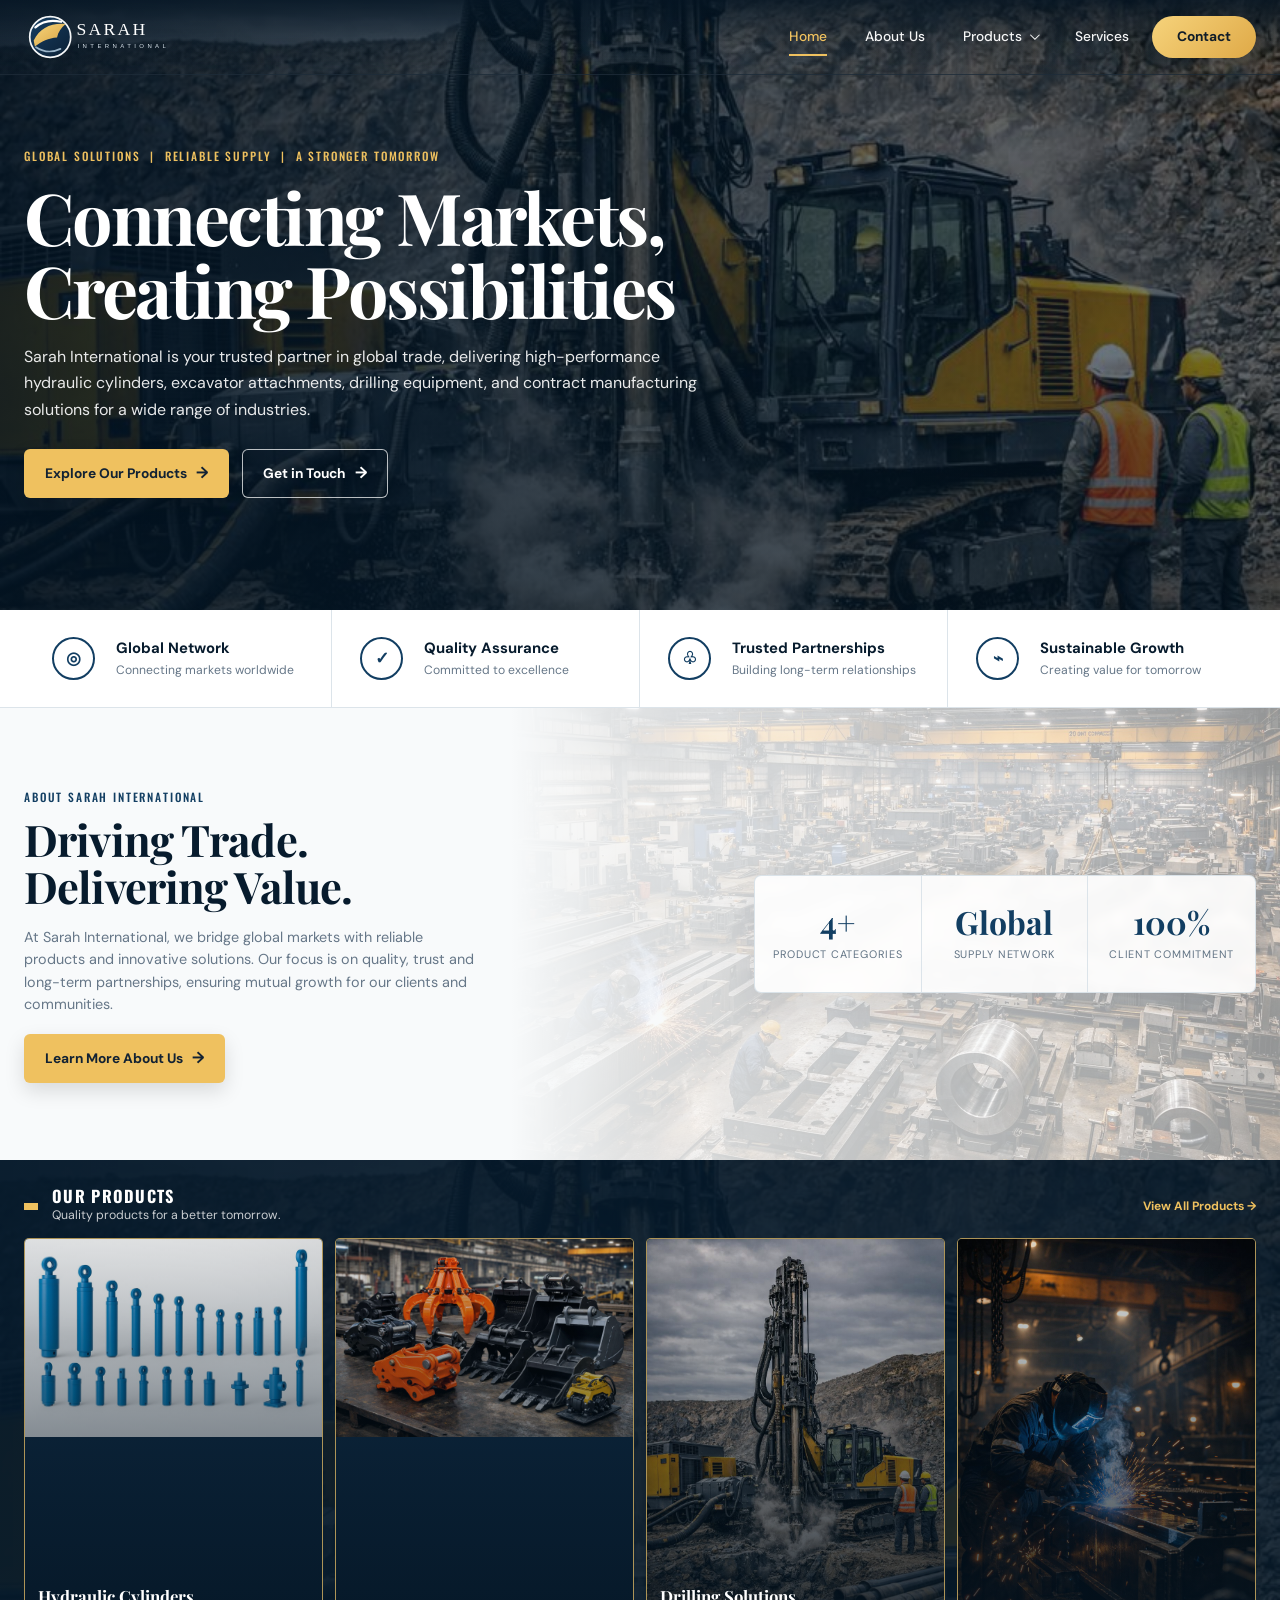
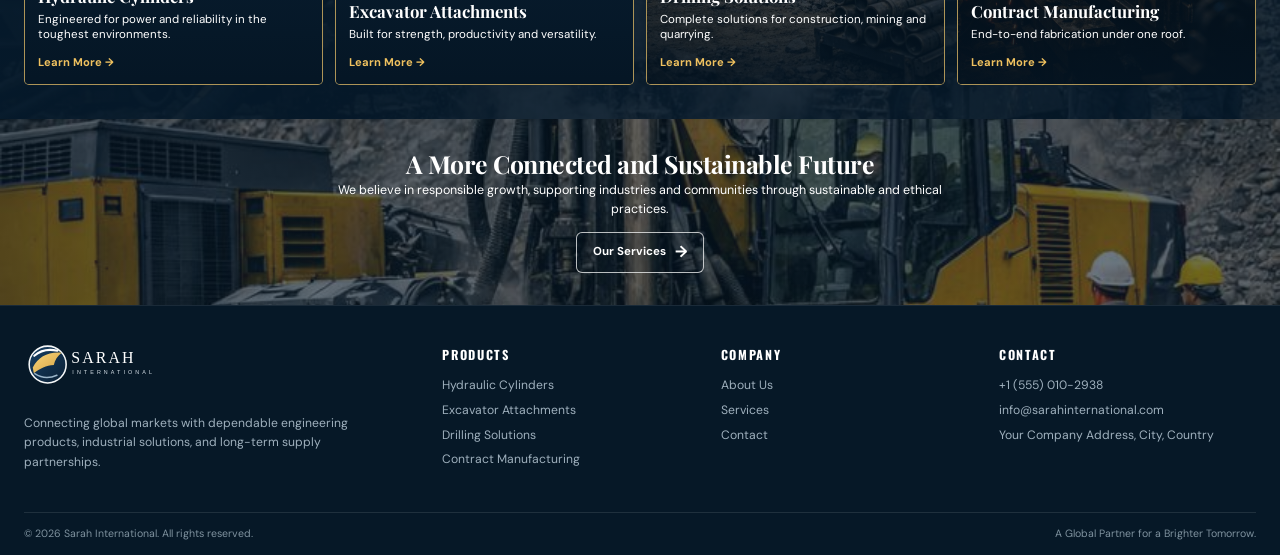
==== commit cbfefe1a: "Add files via upload" ====
--- a/index.html
+++ b/index.html
@@ -81,20 +81,24 @@
     <div class="container">
       <div class="products-head">
         <div class="products-title"><div><h2>Our Products</h2><p>Quality products for a better tomorrow.</p></div></div>
-        <a class="view-all" href="about.html">View All Products →</a>
+        <a class="view-all" href="hydraulic-cylinders.html">View All Products <span aria-hidden="true">→</span></a>
       </div>
       <div class="product-card-grid">
-        <article class="product-card" style="--card-bg:url('images/01_Hydraulic_Cylinders_Product_Range.jpg')">
-          <div class="product-card-content"><h3>Hydraulic Cylinders</h3><p>Engineered for power and reliability in the toughest environments.</p><a href="hydraulic-cylinders.html">Learn More →</a></div>
+        <article class="product-card">
+          <img src="images/01_Hydraulic_Cylinders_Product_Range.jpg" alt="Hydraulic cylinders product range" loading="lazy">
+          <div class="product-card-content"><h3>Hydraulic Cylinders</h3><p>Engineered for power and reliability in the toughest environments.</p><a href="hydraulic-cylinders.html">Learn More <span aria-hidden="true">→</span></a></div>
         </article>
-        <article class="product-card" style="--card-bg:url('images/08_Excavator_Attachments_and_Buckets.jpg')">
-          <div class="product-card-content"><h3>Excavator Attachments</h3><p>Built for strength, productivity and versatility.</p><a href="excavator-attachments.html">Learn More →</a></div>
+        <article class="product-card">
+          <img src="images/08_Excavator_Attachments_and_Buckets.jpg" alt="Excavator attachments and buckets" loading="lazy">
+          <div class="product-card-content"><h3>Excavator Attachments</h3><p>Built for strength, productivity and versatility.</p><a href="excavator-attachments.html">Learn More <span aria-hidden="true">→</span></a></div>
         </article>
-        <article class="product-card" style="--card-bg:url('images/07_Surface_Drilling_Rig_Quarry.jpg')">
-          <div class="product-card-content"><h3>Drilling Solutions</h3><p>Complete solutions for construction, mining and quarrying.</p><a href="drilling-solutions.html">Learn More →</a></div>
+        <article class="product-card">
+          <img src="images/07_Surface_Drilling_Rig_Quarry.jpg" alt="Surface drilling rig at a quarry" loading="lazy">
+          <div class="product-card-content"><h3>Drilling Solutions</h3><p>Complete solutions for construction, mining and quarrying.</p><a href="drilling-solutions.html">Learn More <span aria-hidden="true">→</span></a></div>
         </article>
-        <article class="product-card" style="--card-bg:url('images/09_Heavy_Fabrication_Welding.jpg')">
-          <div class="product-card-content"><h3>Contract Manufacturing</h3><p>End-to-end fabrication under one roof.</p><a href="contract-manufacturing.html">Learn More →</a></div>
+        <article class="product-card">
+          <img src="images/09_Heavy_Fabrication_Welding.jpg" alt="Heavy fabrication and welding" loading="lazy">
+          <div class="product-card-content"><h3>Contract Manufacturing</h3><p>End-to-end fabrication under one roof.</p><a href="contract-manufacturing.html">Learn More <span aria-hidden="true">→</span></a></div>
         </article>
       </div>
     </div>
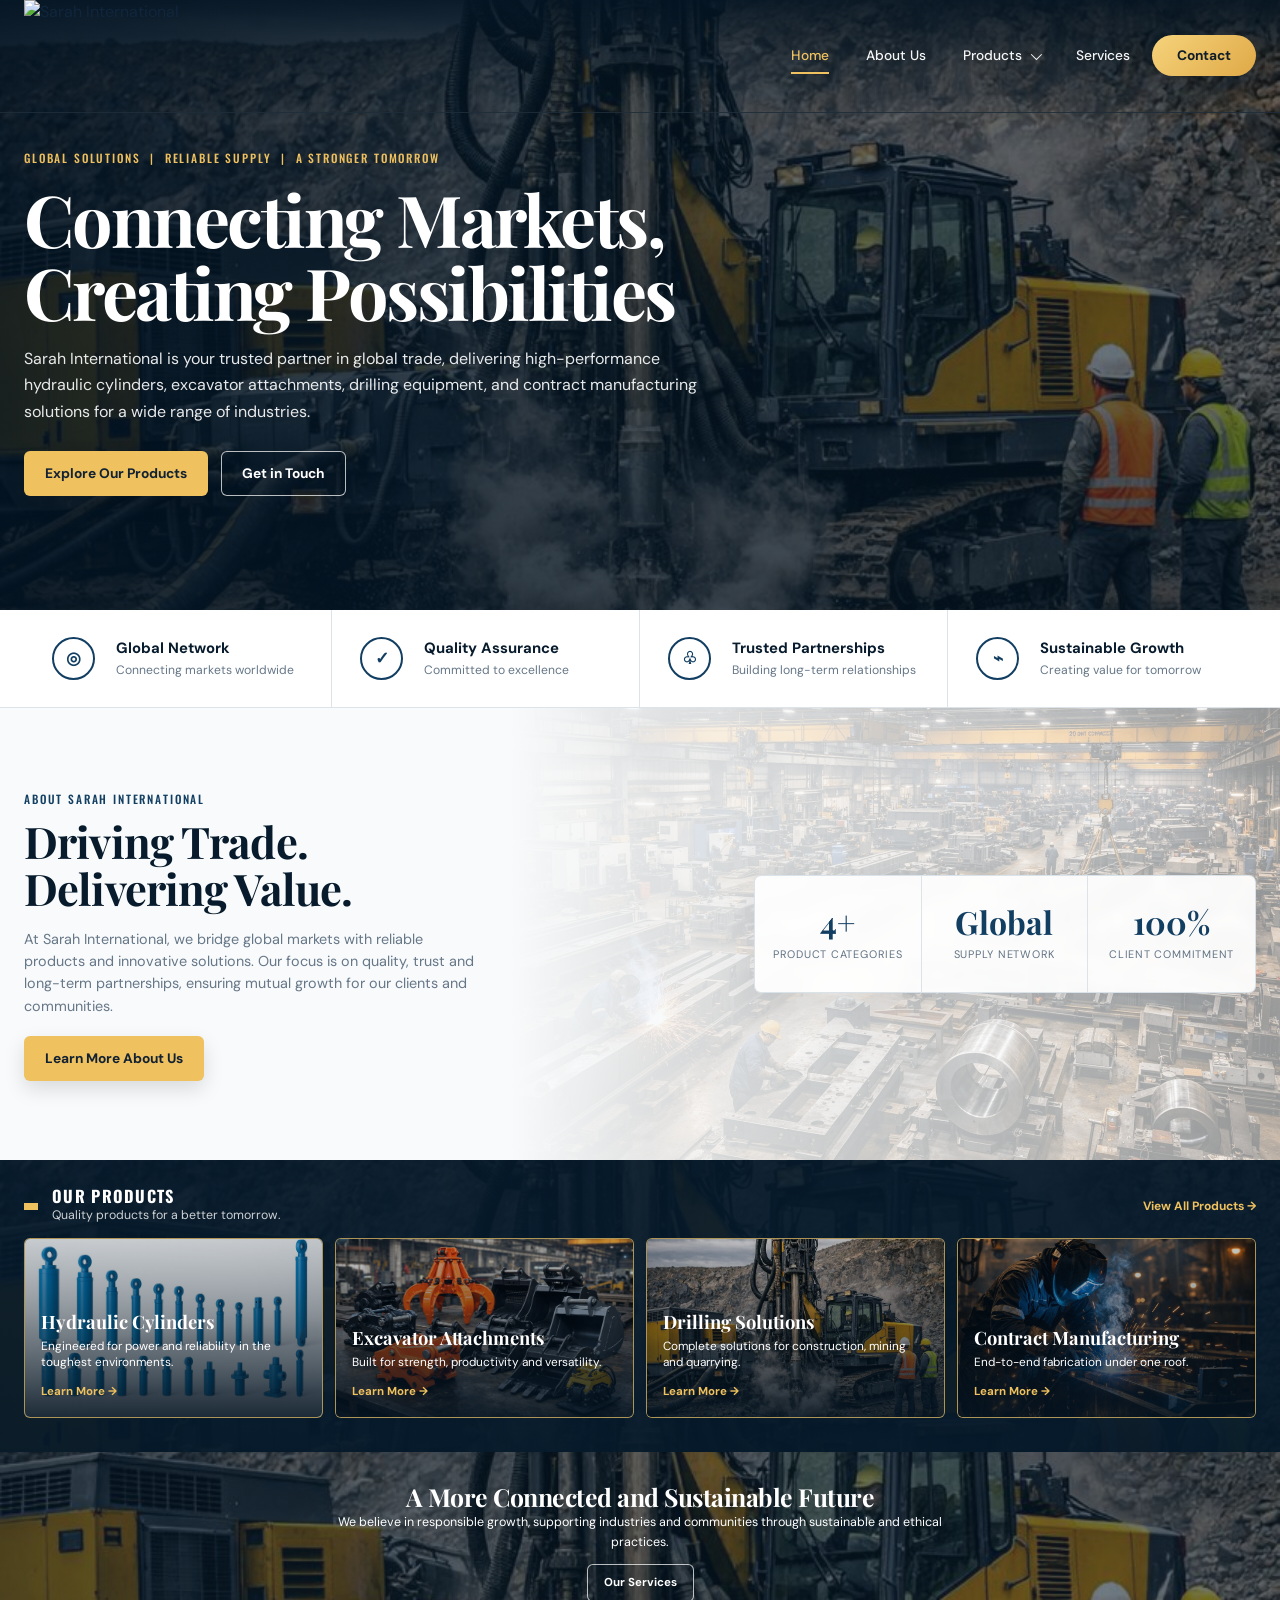
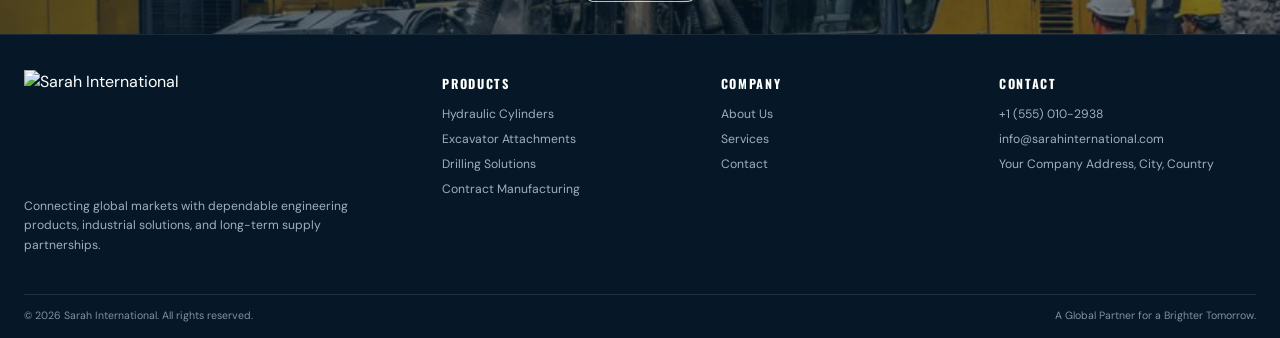
==== commit 4d90a0b1: "Add files via upload" ====
--- a/index.html
+++ b/index.html
@@ -5,14 +5,14 @@
 <meta name="viewport" content="width=device-width, initial-scale=1.0">
 <title>Sarah International | Global Industrial & Engineering Solutions</title>
 <meta name="description" content="Sarah International connects global markets with dependable engineering products, industrial solutions, and reliable supply partnerships.">
-<link rel="icon" href="images/favicon.svg" type="image/svg+xml">
+<link rel="icon" href="images/favicon.png" type="image/png">
 <link rel="stylesheet" href="css/styles.css">
 </head>
 <body class="page-home">
 <header class="site-header">
   <div class="container">
     <a href="index.html" class="brand" aria-label="Sarah International home">
-      <img class="brand-logo" src="images/logo.svg" alt="Sarah International">
+      <img class="brand-logo" src="images/logo.webp" width="720" height="392" alt="Sarah International">
     </a>
     <button class="nav-toggle" aria-label="Toggle navigation" aria-expanded="false"><span></span></button>
     <nav class="main-nav" aria-label="Primary">
@@ -116,7 +116,7 @@
   <div class="container">
     <div class="footer-grid">
       <div class="footer-brand">
-        <a href="index.html" class="brand"><img class="brand-logo" src="images/logo.svg" alt="Sarah International"></a>
+        <a href="index.html" class="brand"><img class="brand-logo" src="images/logo.webp" width="720" height="392" alt="Sarah International"></a>
         <p>Connecting global markets with dependable engineering products, industrial solutions, and long-term supply partnerships.</p>
       </div>
       <div class="footer-col">
--- a/css/styles.css
+++ b/css/styles.css
@@ -6,7 +6,6 @@
   --navy-3:#123e62;
   --gold:#efc15f;
   --gold-2:#dca948;
-  --orange:#e65a22;
   --white:#fff;
   --ink:#10263d;
   --muted:#667788;
@@ -27,34 +26,36 @@
 img{display:block;max-width:100%}
 button,input,textarea,select{font:inherit}
 .container{width:min(var(--container),calc(100% - 48px));margin-inline:auto}
+:focus-visible{outline:3px solid var(--gold);outline-offset:3px}
 
 /* HEADER */
-.site-header{position:absolute;top:0;left:0;width:100%;z-index:100;background:linear-gradient(180deg,rgba(4,20,34,.78),rgba(4,20,34,.18),transparent);border-bottom:1px solid rgba(255,255,255,.08)}
-.site-header .container{min-height:74px;display:flex;align-items:center;justify-content:space-between;gap:32px}
+.site-header{position:absolute;top:0;left:0;width:100%;z-index:100;background:linear-gradient(180deg,rgba(4,20,34,.86),rgba(4,20,34,.34),transparent);border-bottom:1px solid rgba(255,255,255,.09)}
+.site-header .container{min-height:74px;display:flex;align-items:center;justify-content:space-between;gap:28px}
 .brand{display:flex;align-items:center;flex:0 0 auto}
 .brand-logo{width:205px;height:auto}
-.main-nav>ul{list-style:none;display:flex;align-items:center;gap:8px;margin:0;padding:0}
+.main-nav>ul{list-style:none;display:flex;align-items:center;gap:7px;margin:0;padding:0}
 .main-nav li{position:relative}
-.main-nav>ul>li>a,.products-link{display:flex;align-items:center;gap:8px;padding:14px 15px;color:rgba(255,255,255,.96);font-size:.86rem;font-weight:500;white-space:nowrap;border-radius:5px;transition:.2s ease}
+.main-nav>ul>li>a,.products-link{display:flex;align-items:center;justify-content:center;gap:9px;padding:14px 15px;color:rgba(255,255,255,.96);font-size:.86rem;font-weight:500;white-space:nowrap;border-radius:5px;transition:color .2s ease,background .2s ease,transform .2s ease}
 .main-nav>ul>li>a:hover,.products-link:hover{color:var(--gold);background:rgba(255,255,255,.06)}
 .main-nav>ul>li>a[aria-current="page"]{color:var(--gold);position:relative}
 .main-nav>ul>li>a[aria-current="page"]::after{content:'';position:absolute;left:15px;right:15px;bottom:6px;height:2px;background:var(--gold)}
 .products-link{border:0;background:transparent;cursor:pointer}
-.products-link::after{content:'';width:6px;height:6px;border-right:1.5px solid currentColor;border-bottom:1.5px solid currentColor;transform:rotate(45deg) translateY(-2px);transition:.2s ease}
+.products-link::after{content:'';width:7px;height:7px;border-right:1.5px solid currentColor;border-bottom:1.5px solid currentColor;transform:rotate(45deg) translateY(-2px);transition:transform .2s ease}
 .has-dropdown:hover .products-link::after,.has-dropdown.open .products-link::after{transform:rotate(225deg) translate(-1px,-1px)}
-.products-dropdown{position:absolute;top:calc(100% + 7px);left:50%;transform:translate(-50%,-8px);width:250px;padding:8px;background:rgba(5,22,37,.98);border:1px solid rgba(255,255,255,.1);border-radius:6px;box-shadow:0 22px 45px rgba(0,0,0,.28);opacity:0;visibility:hidden;pointer-events:none;transition:.18s ease}
-.products-dropdown a{display:block;padding:12px 14px;color:#fff;font-size:.83rem;border-radius:4px}
+.products-dropdown{position:absolute;top:calc(100% + 7px);left:50%;transform:translate(-50%,-8px);width:250px;padding:8px;background:rgba(5,22,37,.985);border:1px solid rgba(255,255,255,.12);border-radius:6px;box-shadow:0 22px 45px rgba(0,0,0,.3);opacity:0;visibility:hidden;pointer-events:none;transition:opacity .18s ease,transform .18s ease,visibility .18s ease}
+.products-dropdown a{display:block;padding:12px 14px;color:#fff;font-size:.83rem;border-radius:4px;line-height:1.25}
 .products-dropdown a:hover{background:rgba(239,193,95,.12);color:var(--gold)}
 .has-dropdown:hover .products-dropdown,.has-dropdown:focus-within .products-dropdown,.has-dropdown.open .products-dropdown{opacity:1;visibility:visible;pointer-events:auto;transform:translate(-50%,0)}
 .nav-contact{background:linear-gradient(135deg,#f6d37b,#dfa947)!important;color:#111d28!important;border-radius:999px!important;padding:10px 25px!important;font-weight:700!important;box-shadow:0 8px 22px rgba(0,0,0,.18)}
 .nav-contact:hover{color:#111d28!important;transform:translateY(-1px)}
-.nav-toggle{display:none;width:44px;height:42px;border:1px solid rgba(255,255,255,.3);border-radius:6px;background:rgba(4,20,34,.6);align-items:center;justify-content:center;cursor:pointer}
-.nav-toggle span,.nav-toggle span:before,.nav-toggle span:after{display:block;width:20px;height:2px;background:#fff;content:'';position:relative;transition:.2s}
+.nav-toggle{display:none;width:44px;height:42px;border:1px solid rgba(255,255,255,.3);border-radius:7px;background:rgba(4,20,34,.72);align-items:center;justify-content:center;cursor:pointer;position:relative;z-index:102}
+.nav-toggle span,.nav-toggle span:before,.nav-toggle span:after{display:block;width:20px;height:2px;background:#fff;content:'';position:relative;transition:transform .2s ease,opacity .2s ease}
 .nav-toggle span:before{position:absolute;top:-6px}.nav-toggle span:after{position:absolute;top:6px}
+.nav-toggle[aria-expanded="true"] span{background:transparent}.nav-toggle[aria-expanded="true"] span:before{transform:translateY(6px) rotate(45deg)}.nav-toggle[aria-expanded="true"] span:after{transform:translateY(-6px) rotate(-45deg)}
 
 /* BUTTONS */
 .btn{display:inline-flex;align-items:center;justify-content:center;gap:9px;min-height:44px;padding:11px 20px;border-radius:6px;border:1px solid transparent;font-size:.86rem;font-weight:700;transition:transform .2s ease,background .2s ease,box-shadow .2s ease}
-.btn::after{content:'→';font-size:1rem}
+.btn::after{content:none}
 .btn-primary{background:var(--gold);color:#122233;box-shadow:0 8px 20px rgba(0,0,0,.13)}
 .btn-primary:hover{background:#f4cc70;transform:translateY(-2px)}
 .btn-outline-light{border-color:rgba(255,255,255,.72);background:rgba(4,20,34,.14);color:#fff}
@@ -70,16 +71,32 @@
 h2{font-family:var(--display);font-size:clamp(2rem,3.4vw,3.1rem);line-height:1.08;letter-spacing:-.02em;color:var(--navy);margin-bottom:16px}
 .section-dark h2{color:#fff}
 
-/* HERO - IMAGE IS A FULL BACKGROUND */
+/* HOME HERO */
 .hero{position:relative;min-height:610px;color:#fff;background:var(--navy);overflow:hidden}
 .hero-media{position:absolute;inset:0;z-index:0}
 .hero-media img{width:100%;height:100%;object-fit:cover;object-position:center}
-.hero-media:after{content:'';position:absolute;inset:0;background:linear-gradient(90deg,rgba(3,20,35,.82) 0%,rgba(4,24,41,.62) 43%,rgba(4,24,41,.28) 100%),linear-gradient(180deg,rgba(4,20,34,.2),rgba(4,20,34,.48))}
+.hero-media:after{content:'';position:absolute;inset:0;background:linear-gradient(90deg,rgba(3,20,35,.83) 0%,rgba(4,24,41,.62) 43%,rgba(4,24,41,.30) 100%),linear-gradient(180deg,rgba(4,20,34,.16),rgba(4,20,34,.5))}
 .hero-grid{position:relative;min-height:610px}
 .hero-copy{position:relative;z-index:2;min-height:610px;width:min(700px,100%);display:flex;flex-direction:column;justify-content:center;padding:105px 0 70px}
 .hero h1{font-family:var(--display);font-size:clamp(3rem,5.6vw,5rem);line-height:1.02;letter-spacing:-.035em;color:#fff;margin:0 0 18px;max-width:760px}
 .lede{font-size:1rem;line-height:1.65;color:rgba(255,255,255,.9);max-width:680px;margin:0}
 .hero-actions{display:flex;flex-wrap:wrap;gap:13px;margin-top:26px}
+
+/* CONSISTENT INNER-PAGE BANNERS */
+.page-header{position:relative;min-height:510px;display:flex;align-items:flex-end;padding:135px 0 68px;color:#fff;background:var(--navy);overflow:hidden}
+.page-header:before{content:'';position:absolute;inset:0;background-image:var(--page-bg);background-size:cover;background-position:center;opacity:.82;transform:scale(1.01)}
+.page-header:after{content:'';position:absolute;inset:0;background:linear-gradient(90deg,rgba(3,20,35,.86) 0%,rgba(4,24,41,.58) 50%,rgba(4,24,41,.35) 100%),linear-gradient(0deg,rgba(4,20,34,.78),transparent 68%)}
+.page-header .container{position:relative;z-index:1}
+.page-header h1{font-family:var(--display);font-size:clamp(2.65rem,4.7vw,4.35rem);line-height:1.04;letter-spacing:-.035em;color:#fff;max-width:920px;margin:0 0 15px}
+.page-header .lede{max-width:760px}
+.page-header .hero-actions{margin-top:24px}
+body.page-about .page-header{--page-bg:url('../images/06_Heavy_Equipment_Manufacturing_Facility.jpg')}
+body.page-contact .page-header{--page-bg:url('../images/09_Heavy_Fabrication_Welding.jpg')}
+body.page-hydraulic .page-header{--page-bg:url('../images/01_Hydraulic_Cylinders_Product_Range.jpg')}
+body.page-excavator .page-header{--page-bg:url('../images/08_Excavator_Attachments_and_Buckets.jpg')}
+body.page-drilling .page-header{--page-bg:url('../images/07_Surface_Drilling_Rig_Quarry.jpg')}
+body.page-contract .page-header{--page-bg:url('../images/09_Heavy_Fabrication_Welding.jpg')}
+body.page-services .page-header{--page-bg:url('../images/06_Heavy_Equipment_Manufacturing_Facility.jpg')}
 
 /* VALUE BAND */
 .value-band{background:#fff;border-bottom:1px solid var(--line)}
@@ -92,40 +109,41 @@
 
 /* HOME ABOUT */
 .about-home{position:relative;overflow:hidden;background:#f8fafb}
-.about-home:after{content:'';position:absolute;right:0;top:0;width:60%;height:100%;background-image:linear-gradient(90deg,#f8fafb 0%,rgba(248,250,251,.76) 16%,rgba(248,250,251,.15) 100%),url('../images/06_Heavy_Equipment_Manufacturing_Facility.jpg');background-position:center;background-size:cover;opacity:.48;pointer-events:none}
+.about-home:after{content:'';position:absolute;right:0;top:0;width:60%;height:100%;background-image:linear-gradient(90deg,#f8fafb 0%,rgba(248,250,251,.78) 18%,rgba(248,250,251,.16) 100%),url('../images/06_Heavy_Equipment_Manufacturing_Facility.jpg');background-position:center;background-size:cover;opacity:.48;pointer-events:none}
 .about-layout{position:relative;z-index:1;min-height:300px;display:grid;grid-template-columns:.78fr 1.22fr;gap:70px;align-items:center}
 .about-copy p{max-width:560px;font-size:.9rem;line-height:1.55;margin-bottom:10px}
 .about-copy .btn{margin-top:9px}
-.stats-card{background:rgba(255,255,255,.9);border:1px solid rgba(214,224,231,.9);border-radius:7px;box-shadow:0 15px 40px rgba(7,28,45,.08);display:grid;grid-template-columns:repeat(3,1fr);max-width:610px;margin-left:auto;overflow:hidden;backdrop-filter:blur(4px)}
+.stats-card{background:rgba(255,255,255,.92);border:1px solid rgba(214,224,231,.9);border-radius:7px;box-shadow:0 15px 40px rgba(7,28,45,.08);display:grid;grid-template-columns:repeat(3,1fr);max-width:610px;margin-left:auto;overflow:hidden;backdrop-filter:blur(4px)}
 .stats-card div{padding:29px 18px;text-align:center;border-right:1px solid var(--line)}
 .stats-card div:last-child{border-right:0}
 .stats-card strong{display:block;font-family:var(--display);font-size:2rem;color:var(--navy-3);line-height:1.05}
 .stats-card span{display:block;font-size:.68rem;text-transform:uppercase;letter-spacing:.07em;color:#617384;margin-top:8px}
 
-/* PRODUCTS HOME - BACKGROUND IMAGE CARDS */
+/* HOME PRODUCTS — VISIBLE IMAGES + TEXT OVER IMAGE */
 .products-section{position:relative;background:var(--navy);color:#fff;padding:28px 0 34px;overflow:hidden}
-.products-section:before{content:'';position:absolute;inset:0;background:linear-gradient(90deg,rgba(5,25,42,.94),rgba(5,25,42,.75)),url('../images/07_Surface_Drilling_Rig_Quarry.jpg') center/cover no-repeat;opacity:.55}
+.products-section:before{content:'';position:absolute;inset:0;background:url('../images/07_Surface_Drilling_Rig_Quarry.jpg') center/cover no-repeat;opacity:.24}
+.products-section:after{content:'';position:absolute;inset:0;background:linear-gradient(180deg,rgba(5,25,42,.72),rgba(5,25,42,.88))}
 .products-section .container{position:relative;z-index:1}
 .products-head{display:flex;align-items:center;justify-content:space-between;gap:20px;margin-bottom:13px}
 .products-title{display:flex;align-items:center;gap:14px}
-.products-title:before{content:'';width:14px;height:7px;background:var(--gold);display:block}
+.products-title:before{content:'';width:14px;height:7px;background:var(--gold);display:block;flex:0 0 auto}
 .products-title h2{font-family:var(--condensed);font-size:1.02rem;letter-spacing:.08em;text-transform:uppercase;margin:0;color:#fff}
-.products-title p{margin:0;color:rgba(255,255,255,.78);font-size:.77rem}
-.view-all{color:var(--gold);font-size:.75rem;font-weight:700}
-.product-card-grid{display:grid;grid-template-columns:repeat(4,1fr);gap:12px}
-.product-card{position:relative;min-height:158px;border:1px solid rgba(239,193,95,.7);border-radius:5px;overflow:hidden;background:#102d47;transition:transform .22s ease,box-shadow .22s ease}
-.product-card:before{content:'';position:absolute;inset:0;background-image:var(--card-bg);background-size:cover;background-position:center;transition:transform .4s ease}
-.product-card:after{content:'';position:absolute;inset:0;background:linear-gradient(0deg,rgba(4,20,34,.93) 0%,rgba(4,20,34,.55) 48%,rgba(4,20,34,.1) 100%)}
-.product-card:hover{transform:translateY(-4px);box-shadow:0 14px 30px rgba(0,0,0,.25)}
-.product-card:hover:before{transform:scale(1.04)}
-.product-card-content{position:absolute;z-index:2;inset:auto 13px 11px}
-.product-card h3{font-family:var(--display);font-size:1.05rem;color:#fff;margin:0 0 4px}
-.product-card p{font-size:.72rem;line-height:1.3;color:#fff;margin:0 0 6px;max-width:300px}
-.product-card a{font-size:.7rem;font-weight:700;color:var(--gold)}
+.products-title p{margin:0;color:rgba(255,255,255,.8);font-size:.77rem}
+.view-all{color:var(--gold);font-size:.75rem;font-weight:700;white-space:nowrap}
+.product-card-grid{display:grid;grid-template-columns:repeat(4,minmax(0,1fr));gap:12px}
+.product-card{position:relative;min-height:180px;border:1px solid rgba(239,193,95,.7);border-radius:6px;overflow:hidden;background:#102d47;isolation:isolate;transition:transform .22s ease,box-shadow .22s ease,border-color .22s ease}
+.product-card>img{position:absolute;inset:0;width:100%;height:100%;object-fit:cover;object-position:center;z-index:-2;transition:transform .4s ease,filter .3s ease}
+.product-card:before{content:'';position:absolute;inset:0;background:linear-gradient(180deg,rgba(5,25,42,.20) 0%,rgba(4,20,34,.48) 48%,rgba(4,20,34,.9) 100%);z-index:-1}
+.product-card:hover{transform:translateY(-4px);box-shadow:0 14px 30px rgba(0,0,0,.3);border-color:var(--gold)}
+.product-card:hover>img{transform:scale(1.045);filter:saturate(1.06)}
+.product-card-content{position:absolute;z-index:2;left:16px;right:16px;bottom:14px}
+.product-card h3{font-family:var(--display);font-size:1.15rem;line-height:1.12;color:#fff;margin:0 0 5px}
+.product-card p{font-size:.74rem;line-height:1.35;color:#fff;margin:0 0 8px;max-width:330px}
+.product-card a{font-size:.72rem;font-weight:700;color:var(--gold)}
 
 /* CTA */
 .cta-banner{position:relative;overflow:hidden;background:var(--navy);color:#fff;padding:32px 0}
-.cta-banner:before{content:'';position:absolute;inset:0;background:linear-gradient(90deg,rgba(6,26,43,.62),rgba(6,26,43,.58)),url('../images/07_Surface_Drilling_Rig_Quarry.jpg') center/cover no-repeat}
+.cta-banner:before{content:'';position:absolute;inset:0;background:linear-gradient(90deg,rgba(6,26,43,.65),rgba(6,26,43,.56)),url('../images/07_Surface_Drilling_Rig_Quarry.jpg') center/cover no-repeat}
 .cta-banner .container{position:relative;z-index:1;display:flex;align-items:center;justify-content:center;flex-direction:column;text-align:center}
 .cta-banner h2{font-size:1.55rem;color:#fff;margin:0 0 3px}
 .cta-banner p{color:#fff;font-size:.78rem;margin:0 0 12px;max-width:620px}
@@ -159,130 +177,71 @@
 .spec-list{list-style:none;padding:0;margin:15px 0 0}
 .spec-list li{position:relative;padding:8px 0 8px 23px;border-bottom:1px solid var(--line);font-size:.83rem;color:var(--ink)}
 .spec-list li:before{content:'✓';position:absolute;left:0;color:var(--gold-2);font-weight:700}
-
-/* INNER PAGE HERO */
-.page-header{position:relative;min-height:480px;display:flex;align-items:flex-end;padding:130px 0 65px;color:#fff;background:var(--navy);overflow:hidden}
-.page-header:before{content:'';position:absolute;inset:0;background-image:var(--page-bg);background-size:cover;background-position:center;opacity:.78}
-.page-header:after{content:'';position:absolute;inset:0;background:linear-gradient(90deg,rgba(4,20,34,.82),rgba(4,20,34,.42)),linear-gradient(0deg,rgba(4,20,34,.72),transparent 65%)}
-.page-header .container{position:relative;z-index:1}
-.page-header h1{font-family:var(--display);font-size:clamp(2.6rem,4.8vw,4.2rem);line-height:1.05;color:#fff;max-width:900px;margin:0 0 14px}
-.page-header .lede{max-width:760px}
-body.page-about .page-header{--page-bg:url('../images/06_Heavy_Equipment_Manufacturing_Facility.jpg')}
-body.page-contact .page-header{--page-bg:url('../images/09_Heavy_Fabrication_Welding.jpg')}
-body.page-hydraulic .page-header{--page-bg:url('../images/01_Hydraulic_Cylinders_Product_Range.jpg')}
-body.page-excavator .page-header{--page-bg:url('../images/08_Excavator_Attachments_and_Buckets.jpg')}
-body.page-drilling .page-header{--page-bg:url('../images/07_Surface_Drilling_Rig_Quarry.jpg')}
-body.page-contract .page-header{--page-bg:url('../images/09_Heavy_Fabrication_Welding.jpg')}
-body.page-services .page-header{--page-bg:url('../images/06_Heavy_Equipment_Manufacturing_Facility.jpg')}
-
-/* FOOTER */
-.site-footer{background:#061827;color:#fff;border-top:1px solid rgba(255,255,255,.08);padding:35px 0 0}
-.footer-grid{display:grid;grid-template-columns:1.6fr 1fr 1fr 1.1fr;gap:45px;padding-bottom:27px}
-.footer-brand .brand-logo{width:185px;margin-bottom:14px}
-.footer-brand p{font-size:.76rem;line-height:1.6;color:#9fb0bd;max-width:360px}
-.footer-col h5{font-family:var(--condensed);font-size:.78rem;text-transform:uppercase;letter-spacing:.13em;color:#fff;margin:4px 0 12px}
-.footer-col ul{list-style:none;margin:0;padding:0}
-.footer-col li{margin:6px 0;color:#9fb0bd;font-size:.76rem}
-.footer-col a:hover{color:var(--gold)}
-.footer-bottom{display:flex;justify-content:space-between;gap:20px;border-top:1px solid rgba(255,255,255,.1);padding:13px 0;color:#7f929f;font-size:.66rem}
-
-/* CONTACT */
-.contact-grid{display:grid;grid-template-columns:.8fr 1.2fr;gap:55px}
-.contact-info h2,.contact-form h2{font-size:2rem}
-.contact-info dl{margin:25px 0}
-.contact-info dt{font-size:.7rem;text-transform:uppercase;letter-spacing:.1em;font-weight:700;color:var(--navy-3);margin-top:17px}
-.contact-info dd{margin:3px 0;color:var(--muted);font-size:.88rem}
-.contact-form{background:#fff;border:1px solid var(--line);padding:28px;border-radius:7px;box-shadow:0 10px 30px rgba(7,28,45,.06)}
-.form-field{margin-bottom:15px}
-.form-field label{display:block;font-size:.76rem;font-weight:700;margin-bottom:6px}
-.form-field input,.form-field textarea,.form-field select{width:100%;border:1px solid #cbd6de;border-radius:5px;padding:10px 12px;color:var(--ink);background:#fff;outline:none}
-.form-field input:focus,.form-field textarea:focus,.form-field select:focus{border-color:var(--gold-2);box-shadow:0 0 0 3px rgba(239,193,95,.15)}
-.form-field textarea{min-height:140px;resize:vertical}
-.form-note{font-size:.72rem;color:#7b8a96}
-
-/* SIMPLE GRIDS USED BY EXISTING PAGES */
 .bullet-grid{display:grid;grid-template-columns:repeat(3,1fr);gap:15px}
 .bullet-block{border:1px solid var(--line);padding:20px;border-radius:6px;background:#fff}
 .section-dark .bullet-block{background:rgba(255,255,255,.04);border-color:rgba(255,255,255,.12)}
 .bullet-block h4{font-size:.9rem;margin-bottom:8px}
 .bullet-block ul{margin:0;padding-left:18px;color:var(--muted);font-size:.8rem}
 .section-dark .bullet-block ul{color:#b9c7d1}
+.step-list{counter-reset:step;display:grid;gap:0;border-top:1px solid var(--line)}
+.step-list li{counter-increment:step;display:grid;grid-template-columns:64px 1fr;gap:1.5rem;padding:1.4rem 0;border-bottom:1px solid var(--line)}
+.step-list li::before{content:counter(step,decimal-leading-zero);font-family:var(--condensed);font-size:1.3rem;color:var(--gold-2)}
+.step-list h4{margin:0 0 .3rem;font-size:1.05rem}.step-list p{margin:0;color:var(--muted);font-size:.94rem}
+.tag-row{display:flex;flex-wrap:wrap;gap:.6rem}.tag-row li{border:1px solid var(--line);padding:.5rem 1rem;font-size:.85rem;font-family:var(--condensed);letter-spacing:.03em;color:var(--navy-2)}
+.section-dark .tag-row li{border-color:var(--line);color:#fff}
+
+/* CONTACT */
+.contact-grid{display:grid;grid-template-columns:.8fr 1.2fr;gap:55px}
+.contact-info h2,.contact-form h2{font-size:2rem}
+.contact-info dl{margin:25px 0}.contact-info dt{font-size:.7rem;text-transform:uppercase;letter-spacing:.1em;font-weight:700;color:var(--navy-3);margin-top:17px}.contact-info dd{margin:3px 0;color:var(--muted);font-size:.88rem}
+.contact-form{background:#fff;border:1px solid var(--line);padding:28px;border-radius:7px;box-shadow:0 10px 30px rgba(7,28,45,.06)}
+.form-field{margin-bottom:15px}.form-field label{display:block;font-size:.76rem;font-weight:700;margin-bottom:6px}.form-field input,.form-field textarea,.form-field select{width:100%;border:1px solid #cbd6de;border-radius:5px;padding:10px 12px;color:var(--ink);background:#fff;outline:none}.form-field input:focus,.form-field textarea:focus,.form-field select:focus{border-color:var(--gold-2);box-shadow:0 0 0 3px rgba(239,193,95,.15)}.form-field textarea{min-height:140px;resize:vertical}.form-note{font-size:.72rem;color:#7b8a96}
+
+/* FOOTER */
+.site-footer{background:#061827;color:#fff;border-top:1px solid rgba(255,255,255,.08);padding:35px 0 0}
+.footer-grid{display:grid;grid-template-columns:1.6fr 1fr 1fr 1.1fr;gap:45px;padding-bottom:27px}.footer-brand .brand-logo{width:185px;margin-bottom:14px}.footer-brand p{font-size:.76rem;line-height:1.6;color:#9fb0bd;max-width:360px}.footer-col h5{font-family:var(--condensed);font-size:.78rem;text-transform:uppercase;letter-spacing:.13em;color:#fff;margin:4px 0 12px}.footer-col ul{list-style:none;margin:0;padding:0}.footer-col li{margin:6px 0;color:#9fb0bd;font-size:.76rem}.footer-col a:hover{color:var(--gold)}.footer-bottom{display:flex;justify-content:space-between;gap:20px;border-top:1px solid rgba(255,255,255,.1);padding:13px 0;color:#7f929f;font-size:.66rem}
 
 /* REVEALS */
-.reveal{opacity:0;transform:translateY(16px);transition:opacity .55s ease,transform .55s ease}
-.reveal.is-visible{opacity:1;transform:none}
+.reveal{opacity:0;transform:translateY(16px);transition:opacity .55s ease,transform .55s ease}.reveal.is-visible{opacity:1;transform:none}
 
 /* RESPONSIVE */
-@media (max-width:1050px){
-  .site-header .container{min-height:68px}
-  .brand-logo{width:180px}
-  .main-nav>ul{gap:0}
-  .main-nav>ul>li>a,.products-link{padding-inline:11px;font-size:.8rem}
-  .value-item{padding:22px 16px}
-  .about-layout{grid-template-columns:1fr 1fr;gap:35px}
-  .product-card-grid{gap:9px}
+@media (max-width:1100px){
+  .site-header .container{min-height:70px}.brand-logo{width:185px}.main-nav>ul>li>a,.products-link{padding-inline:11px;font-size:.8rem}.main-nav>ul{gap:2px}
+  .value-item{padding:22px 16px}.about-layout{grid-template-columns:1fr 1fr;gap:35px}.product-card-grid{gap:9px}.product-card-content{left:13px;right:13px}.product-card h3{font-size:1.02rem}
 }
 @media (max-width:860px){
-  .site-header .container{min-height:66px}
-  .nav-toggle{display:flex}
-  .main-nav{display:none;position:absolute;top:66px;left:0;width:100%;padding:10px 24px 18px;background:rgba(5,22,37,.98);border-top:1px solid rgba(255,255,255,.1);box-shadow:0 20px 30px rgba(0,0,0,.2)}
+  .container{width:min(var(--container),calc(100% - 36px))}
+  .site-header .container{min-height:68px}.nav-toggle{display:flex}
+  .main-nav{display:none;position:absolute;top:68px;left:0;width:100%;padding:10px 18px 20px;background:rgba(5,22,37,.985);border-top:1px solid rgba(255,255,255,.1);box-shadow:0 20px 35px rgba(0,0,0,.24);max-height:calc(100vh - 68px);overflow-y:auto}
   .main-nav.is-open{display:block}
   .main-nav>ul{display:flex;flex-direction:column;align-items:stretch;gap:3px}
-  .main-nav>ul>li>a,.products-link{width:100%;justify-content:space-between;padding:12px 10px}
-  .products-dropdown{position:static;width:100%;transform:none;margin:2px 0 5px;display:none;opacity:1;visibility:visible;pointer-events:auto;box-shadow:none;border-radius:4px}
+  .main-nav>ul>li>a,.products-link{width:100%;justify-content:space-between;padding:13px 12px;font-size:.86rem}
+  .main-nav>ul>li>a[aria-current="page"]::after{display:none}
+  .products-link{color:#fff}
+  .products-dropdown{position:static;left:auto;top:auto;width:100%;margin:2px 0 4px;padding:5px;background:rgba(255,255,255,.045);border:1px solid rgba(255,255,255,.1);border-radius:6px;box-shadow:none;transform:none;display:none;opacity:1;visibility:visible;pointer-events:auto}
   .has-dropdown.open .products-dropdown{display:block}
   .has-dropdown:hover .products-dropdown{display:none}
   .has-dropdown.open:hover .products-dropdown{display:block}
-  .main-nav>ul>li>a[aria-current="page"]::after{display:none}
-  .nav-contact{justify-content:center!important;margin-top:5px}
-  .hero,.hero-grid,.hero-copy{min-height:570px}
-  .hero-copy{padding-top:105px;width:100%}
-  .hero h1{font-size:clamp(2.7rem,7vw,4rem)}
-  .value-grid{grid-template-columns:repeat(2,1fr)}
-  .value-item:nth-child(2){border-right:0}
-  .value-item:nth-child(-n+2){border-bottom:1px solid var(--line)}
-  .product-card-grid{grid-template-columns:repeat(2,1fr)}
-  .about-layout{grid-template-columns:1fr}
-  .stats-card{margin:0;max-width:100%}
-  .section-head{display:block}
-  .section-head>p{margin-top:14px}
-  .card-grid{grid-template-columns:repeat(2,1fr)}
-  .feature-row{gap:30px}
-  .footer-grid{grid-template-columns:1.5fr 1fr 1fr}
-  .footer-grid .footer-col:last-child{grid-column:2}
-  .contact-grid{grid-template-columns:1fr}
+  .products-dropdown a{padding:12px 14px;font-size:.82rem;border-bottom:1px solid rgba(255,255,255,.07)}
+  .products-dropdown a:last-child{border-bottom:0}
+  .nav-contact{justify-content:center!important;margin-top:7px!important}
+  .hero,.hero-grid,.hero-copy{min-height:570px}.hero-copy{padding-top:100px;width:100%}.hero h1{font-size:clamp(2.7rem,7vw,4rem)}
+  .page-header{min-height:500px;padding:120px 0 58px}.page-header h1{font-size:clamp(2.5rem,7vw,4rem)}
+  .value-grid{grid-template-columns:repeat(2,1fr)}.value-item:nth-child(2){border-right:0}.value-item:nth-child(-n+2){border-bottom:1px solid var(--line)}
+  .product-card-grid{grid-template-columns:repeat(2,1fr)}.about-layout{grid-template-columns:1fr}.stats-card{margin:0;max-width:100%}.section-head{display:block}.section-head>p{margin-top:14px}
+  .card-grid{grid-template-columns:repeat(2,1fr)}.feature-row{gap:30px}.footer-grid{grid-template-columns:1.5fr 1fr 1fr}.footer-grid .footer-col:last-child{grid-column:2}.contact-grid{grid-template-columns:1fr}
 }
 @media (max-width:560px){
-  .container{width:min(100% - 30px,var(--container))}
-  .brand-logo{width:165px}
-  .hero,.hero-grid,.hero-copy{min-height:620px}
-  .hero-media img{object-position:58% center}
-  .hero-media:after{background:linear-gradient(90deg,rgba(3,20,35,.83),rgba(4,24,41,.65)),linear-gradient(0deg,rgba(4,20,34,.62),transparent 70%)}
-  .hero-copy{padding:100px 0 45px}
-  .hero h1{font-size:2.65rem}
-  .lede{font-size:.9rem}
-  .hero-actions .btn{width:auto}
-  .value-grid{grid-template-columns:1fr}
-  .value-item{border-right:0!important;border-bottom:1px solid var(--line)}
-  .value-item:last-child{border-bottom:0}
-  .about-home:after{width:100%;opacity:.22}
-  .about-layout{min-height:auto}
-  .stats-card strong{font-size:1.55rem}
-  .stats-card span{font-size:.6rem}
-  .products-head{align-items:flex-start}
-  .products-title{align-items:flex-start;flex-direction:column;gap:5px}
-  .products-title:before{display:none}
-  .product-card-grid{grid-template-columns:1fr}
-  .product-card{min-height:190px}
-  .section{padding:58px 0}
-  .card-grid{grid-template-columns:1fr}
-  .feature-row,.feature-row.reverse{grid-template-columns:1fr}
-  .feature-row.reverse .row-media{order:0}
-  .row-copy h3{font-size:1.65rem}
-  .page-header{min-height:470px;padding:115px 0 55px}
-  .page-header h1{font-size:2.65rem}
-  .footer-grid{grid-template-columns:1fr 1fr;gap:25px}
-  .footer-grid .footer-brand{grid-column:1/-1}
-  .footer-grid .footer-col:last-child{grid-column:auto}
-  .footer-bottom{flex-direction:column}
-}
+  .container{width:calc(100% - 30px)}
+  .site-header .container{min-height:64px}.brand-logo{width:154px}.nav-toggle{width:42px;height:40px}.main-nav{top:64px;max-height:calc(100vh - 64px)}
+  .hero,.hero-grid,.hero-copy{min-height:650px}.hero-media img{object-position:60% center}.hero-media:after{background:linear-gradient(90deg,rgba(3,20,35,.88),rgba(4,24,41,.64)),linear-gradient(0deg,rgba(4,20,34,.72),transparent 70%)}.hero-copy{padding:105px 0 45px}.hero h1{font-size:2.7rem}.lede{font-size:.91rem}.hero-actions{gap:10px}.hero-actions .btn{width:auto;flex:0 1 auto}
+  .page-header{min-height:555px;padding:105px 0 48px}.page-header h1{font-size:2.65rem}.page-header .lede{font-size:.92rem}.page-header .hero-actions{gap:10px}
+  .value-grid{grid-template-columns:1fr}.value-item{border-right:0!important;border-bottom:1px solid var(--line)}.value-item:last-child{border-bottom:0}.value-item{padding:20px 5px}
+  .about-home:after{width:100%;opacity:.22}.about-layout{min-height:auto}.stats-card strong{font-size:1.55rem}.stats-card span{font-size:.6rem}
+  .products-section{padding:25px 0 30px}.products-head{align-items:flex-start}.products-title{align-items:flex-start;gap:9px}.products-title h2{font-size:.96rem}.products-title p{font-size:.72rem}.view-all{font-size:.7rem}.product-card-grid{grid-template-columns:1fr;gap:10px}.product-card{min-height:210px}.product-card-content{left:15px;right:15px;bottom:14px}.product-card h3{font-size:1.25rem}.product-card p{font-size:.78rem;max-width:360px}
+  .section{padding:58px 0}.card-grid{grid-template-columns:1fr}.feature-row,.feature-row.reverse{grid-template-columns:1fr;gap:28px}.feature-row.reverse .row-media{order:0}.row-copy h3{font-size:1.65rem}.bullet-grid{grid-template-columns:1fr}
+  .footer-grid{grid-template-columns:1fr 1fr;gap:25px}.footer-grid .footer-brand{grid-column:1/-1}.footer-grid .footer-col:last-child{grid-column:auto}.footer-bottom{flex-direction:column}
+}
+@media (max-width:390px){
+  .brand-logo{width:140px}.hero h1{font-size:2.35rem}.page-header h1{font-size:2.3rem}.hero-actions{flex-direction:column;align-items:stretch}.hero-actions .btn{width:100%}.stats-card{grid-template-columns:1fr}.stats-card div{border-right:0;border-bottom:1px solid var(--line)}.stats-card div:last-child{border-bottom:0}.products-head{flex-direction:column}.view-all{align-self:flex-end}
+}
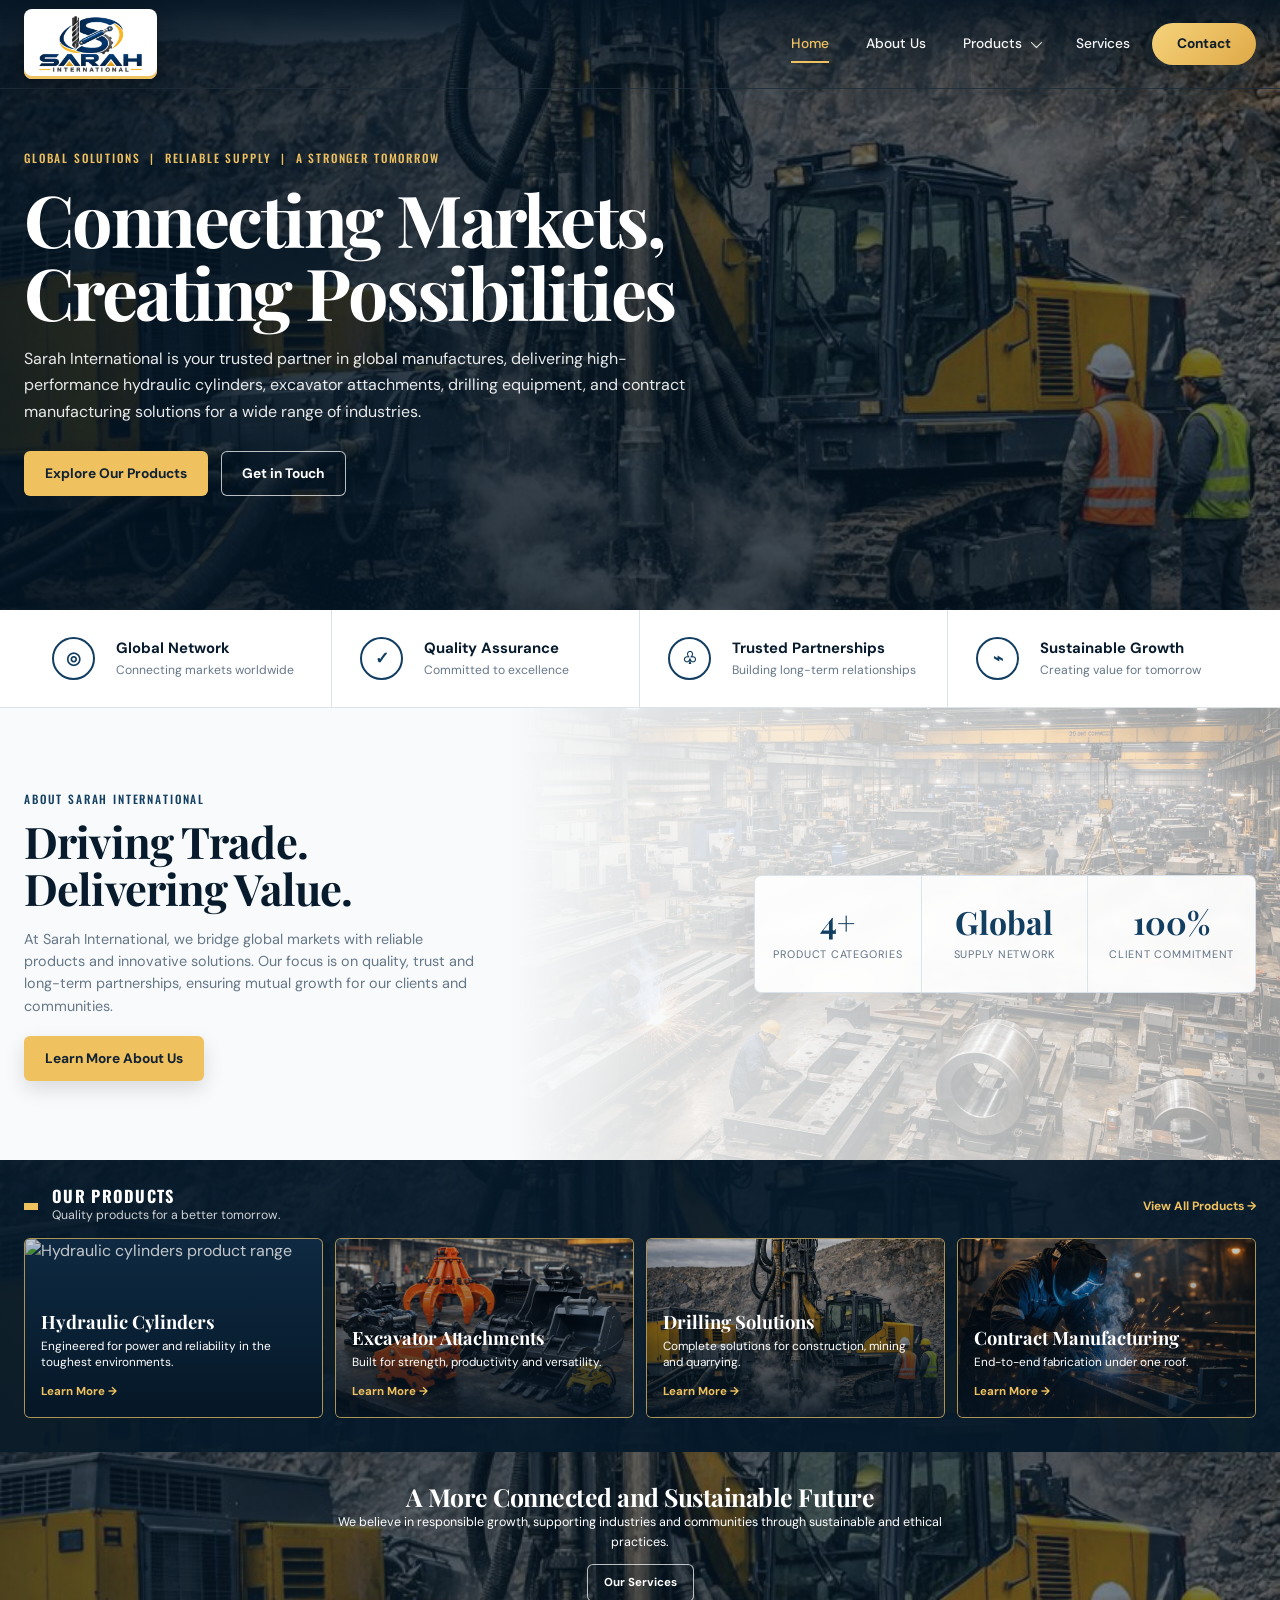
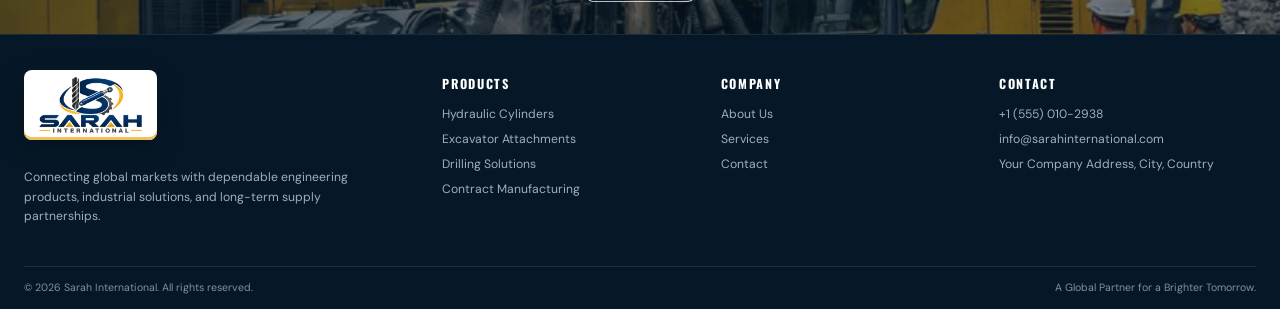
==== commit 7eb1e77a: "Fix wording in company description" ====
--- a/index.html
+++ b/index.html
@@ -43,7 +43,7 @@
       <div class="hero-copy">
         <span class="hero-eyebrow">GLOBAL SOLUTIONS &nbsp;|&nbsp; RELIABLE SUPPLY &nbsp;|&nbsp; A STRONGER TOMORROW</span>
         <h1>Connecting Markets,<br>Creating Possibilities</h1>
-        <p class="lede">Sarah International is your trusted partner in global trade, delivering high-performance hydraulic cylinders, excavator attachments, drilling equipment, and contract manufacturing solutions for a wide range of industries.</p>
+        <p class="lede">Sarah International is your trusted partner in global manufactures, delivering high-performance hydraulic cylinders, excavator attachments, drilling equipment, and contract manufacturing solutions for a wide range of industries.</p>
         <div class="hero-actions">
           <a href="#products" class="btn btn-primary">Explore Our Products</a>
           <a href="contact.html" class="btn btn-outline-light">Get in Touch</a>
@@ -153,4 +153,4 @@
 </footer>
 <script src="js/main.js"></script>
 </body>
-</html>+</html>
--- a/css/styles.css
+++ b/css/styles.css
@@ -30,9 +30,11 @@
 
 /* HEADER */
 .site-header{position:absolute;top:0;left:0;width:100%;z-index:100;background:linear-gradient(180deg,rgba(4,20,34,.86),rgba(4,20,34,.34),transparent);border-bottom:1px solid rgba(255,255,255,.09)}
-.site-header .container{min-height:74px;display:flex;align-items:center;justify-content:space-between;gap:28px}
-.brand{display:flex;align-items:center;flex:0 0 auto}
-.brand-logo{width:205px;height:auto}
+.site-header .container{min-height:88px;display:flex;align-items:center;justify-content:space-between;gap:28px}
+/* Logo sits on a clean white plate so the navy/gold artwork keeps its true colours on the dark header */
+.brand{display:flex;align-items:center;flex:0 0 auto;background:#fff;border-radius:8px;padding:7px 15px;box-shadow:0 8px 22px rgba(0,0,0,.26),inset 0 -3px 0 var(--gold);transition:transform .2s ease,box-shadow .2s ease}
+.brand:hover{transform:translateY(-1px);box-shadow:0 10px 26px rgba(0,0,0,.32),inset 0 -3px 0 var(--gold)}
+.brand-logo{height:56px;width:auto;max-width:none}
 .main-nav>ul{list-style:none;display:flex;align-items:center;gap:7px;margin:0;padding:0}
 .main-nav li{position:relative}
 .main-nav>ul>li>a,.products-link{display:flex;align-items:center;justify-content:center;gap:9px;padding:14px 15px;color:rgba(255,255,255,.96);font-size:.86rem;font-weight:500;white-space:nowrap;border-radius:5px;transition:color .2s ease,background .2s ease,transform .2s ease}
@@ -199,20 +201,122 @@
 
 /* FOOTER */
 .site-footer{background:#061827;color:#fff;border-top:1px solid rgba(255,255,255,.08);padding:35px 0 0}
-.footer-grid{display:grid;grid-template-columns:1.6fr 1fr 1fr 1.1fr;gap:45px;padding-bottom:27px}.footer-brand .brand-logo{width:185px;margin-bottom:14px}.footer-brand p{font-size:.76rem;line-height:1.6;color:#9fb0bd;max-width:360px}.footer-col h5{font-family:var(--condensed);font-size:.78rem;text-transform:uppercase;letter-spacing:.13em;color:#fff;margin:4px 0 12px}.footer-col ul{list-style:none;margin:0;padding:0}.footer-col li{margin:6px 0;color:#9fb0bd;font-size:.76rem}.footer-col a:hover{color:var(--gold)}.footer-bottom{display:flex;justify-content:space-between;gap:20px;border-top:1px solid rgba(255,255,255,.1);padding:13px 0;color:#7f929f;font-size:.66rem}
+.footer-grid{display:grid;grid-template-columns:1.6fr 1fr 1fr 1.1fr;gap:45px;padding-bottom:27px}.footer-brand .brand{display:inline-flex;margin-bottom:16px}.footer-brand .brand-logo{height:56px}.footer-brand p{font-size:.76rem;line-height:1.6;color:#9fb0bd;max-width:360px}.footer-col h5{font-family:var(--condensed);font-size:.78rem;text-transform:uppercase;letter-spacing:.13em;color:#fff;margin:4px 0 12px}.footer-col ul{list-style:none;margin:0;padding:0}.footer-col li{margin:6px 0;color:#9fb0bd;font-size:.76rem}.footer-col a:hover{color:var(--gold)}.footer-bottom{display:flex;justify-content:space-between;gap:20px;border-top:1px solid rgba(255,255,255,.1);padding:13px 0;color:#7f929f;font-size:.66rem}
+
+/* DRILLING SOLUTIONS PAGE */
+.page-header .lede-strong{font-size:1.14rem;font-weight:500;color:#fff;max-width:840px;margin:0 0 12px}
+.intro-band{background:#fff;border-bottom:1px solid var(--line);padding:58px 0}
+.intro-cols{display:grid;grid-template-columns:1fr 1fr;gap:56px}
+.intro-cols p{margin:0;padding-left:22px;border-left:3px solid var(--gold);font-size:1rem;line-height:1.75;color:#4b5d6e}
+.h2-md{font-size:clamp(1.75rem,2.7vw,2.4rem);line-height:1.12}
+.split-head{display:grid;grid-template-columns:1fr 1fr;gap:56px;align-items:start;margin-bottom:36px}
+.split-head h2{margin-bottom:0}
+.split-copy p{margin:0 0 14px;font-size:.95rem;line-height:1.75}
+.split-copy p:last-child{margin-bottom:0}
+.split-copy.on-dark p{color:#b9c7d1}
+.label-accent{display:flex;align-items:center;gap:12px;margin:0 0 16px;font-family:var(--condensed);font-weight:500;font-size:.85rem;letter-spacing:.14em;text-transform:uppercase;color:var(--navy-3)}
+.label-accent:before{content:'';width:14px;height:7px;background:var(--gold);flex:0 0 auto}
+.chip-row{display:flex;flex-wrap:wrap;gap:.55rem;list-style:none;margin:0;padding:0}
+.chip{display:inline-flex;align-items:center;border:1px solid var(--line);border-radius:4px;background:var(--soft);padding:.42rem .9rem;font-family:var(--condensed);font-size:.84rem;letter-spacing:.03em;color:var(--navy-2);line-height:1.3}
+.chip-row-lg .chip{background:#fff;padding:.62rem 1.15rem;font-size:.92rem;border-color:#cbd6de}
+a.chip{transition:border-color .2s ease,background .2s ease,color .2s ease,transform .2s ease}
+a.chip:hover{border-color:var(--gold-2);background:#fff8e6;color:var(--navy);transform:translateY(-1px)}
+
+/* industry deep-dives */
+.industry{padding:84px 0}
+.industry-top{display:grid;grid-template-columns:1fr 1fr;gap:60px;align-items:center}
+.industry.reverse .industry-media{order:2}
+.industry-media{position:relative;margin:0;border-radius:7px;overflow:hidden;box-shadow:var(--shadow);background:#e8edf0}
+.industry-media img{width:100%;aspect-ratio:4/3;object-fit:cover;transition:transform .5s ease}
+.industry-media:hover img{transform:scale(1.03)}
+.industry-badge{position:absolute;top:0;left:0;padding:9px 16px 8px;background:var(--gold);color:var(--navy);font-family:var(--condensed);font-weight:600;font-size:1.15rem;letter-spacing:.06em;line-height:1;border-bottom-right-radius:7px}
+.industry.reverse .industry-badge{left:auto;right:0;border-bottom-right-radius:0;border-bottom-left-radius:7px}
+.industry-copy h2{margin-bottom:16px}
+.industry-copy p{font-size:.95rem;line-height:1.75;margin:0 0 12px}
+.industry-copy p:last-child{margin-bottom:0}
+.industry-detail{display:grid;grid-template-columns:1.1fr .9fr;margin-top:46px;background:#fff;border:1px solid var(--line);border-radius:7px;box-shadow:0 8px 26px rgba(7,28,45,.06);overflow:hidden}
+.detail-col{padding:30px 34px 32px}
+.detail-col+.detail-col{border-left:1px solid var(--line);background:#fbfcfd}
+.detail-col h4{display:flex;align-items:center;gap:12px;margin:0 0 14px;font-family:var(--condensed);font-weight:500;font-size:.85rem;letter-spacing:.13em;text-transform:uppercase;color:var(--navy-3)}
+.detail-col h4:before{content:'';width:14px;height:7px;background:var(--gold);flex:0 0 auto}
+.detail-intro{margin:0 0 12px;font-size:.84rem;color:var(--muted)}
+.industry-detail .spec-list{margin:0;columns:2;column-gap:32px}
+.industry-detail .spec-list li{break-inside:avoid;padding-top:9px;padding-bottom:9px}
+.industry-detail .spec-list li:last-child{border-bottom:1px solid var(--line)}
+.industry-note{display:flex;align-items:center;margin-top:20px;padding:24px 30px;border-radius:7px;border-left:4px solid var(--gold);background:linear-gradient(100deg,var(--navy) 0%,var(--navy-2) 100%);color:#fff}
+.industry-note strong{display:block;margin-bottom:5px;font-family:var(--display);font-size:1.28rem;line-height:1.25;color:#fff}
+.industry-note p{margin:0;max-width:900px;font-size:.92rem;line-height:1.65;color:rgba(255,255,255,.84)}
+.industry-note.note-single p{font-family:var(--display);font-size:1.28rem;line-height:1.35;font-weight:600;color:#fff}
+
+/* product categories */
+.category-grid{gap:20px}
+.category-card:hover{transform:none;box-shadow:0 8px 26px rgba(7,28,45,.06)}
+.category-card .thumb{aspect-ratio:4/3;background:#e9eff5}
+.category-card .body{padding:20px 20px 22px}
+.category-card h3{font-size:1.18rem;line-height:1.2;margin-bottom:8px}
+.category-card p{margin:0;font-size:.82rem;line-height:1.6}
+
+/* why choose */
+.benefit-grid{gap:18px}
+.benefit-grid .bullet-block{padding:28px 26px;border-top:3px solid var(--gold)}
+.benefit-grid .bullet-block h4{margin-bottom:10px;font-family:var(--display);font-size:1.18rem;color:#fff}
+.benefit-grid .bullet-block p{margin:0;font-size:.86rem;line-height:1.7;color:#b9c7d1}
+
+/* approach */
+.approach-grid{display:grid;grid-template-columns:repeat(4,1fr);gap:18px;margin:0;padding:0;list-style:none}
+.approach-step{position:relative;padding:28px 26px 30px;background:#fff;border:1px solid var(--line);border-top:3px solid var(--gold);border-radius:7px;box-shadow:0 8px 26px rgba(7,28,45,.06)}
+.step-no{display:grid;place-items:center;width:46px;height:46px;margin-bottom:16px;border-radius:50%;background:var(--navy);color:var(--gold);font-family:var(--condensed);font-size:1.3rem;font-weight:500}
+.approach-step h4{margin:0 0 8px;font-family:var(--display);font-size:1.3rem;color:var(--navy)}
+.approach-step p{margin:0;font-size:.86rem;line-height:1.65}
+
+/* quality */
+#quality .row-copy p{margin:0 0 12px}
+#quality .row-copy p:last-child{margin-bottom:0}
+#quality .row-copy h2{margin-bottom:16px}
+#quality .row-media img{aspect-ratio:4/3}
+
+/* industries we support */
+.support-grid{display:grid;grid-template-columns:repeat(3,minmax(0,1fr));gap:16px}
+.support-grid .product-card{min-height:0;aspect-ratio:16/9}
+.support-grid .product-card>img{background:#e9eff5}
+.support-grid .product-card:before{background:linear-gradient(180deg,rgba(5,25,42,.08) 0%,rgba(4,20,34,.42) 42%,rgba(4,20,34,.94) 100%)}
+.support-grid .product-card-content{left:20px;right:20px;bottom:18px}
+.support-grid .product-card h3{font-size:1.4rem;margin-bottom:6px}
+.support-grid .product-card p{margin:0;max-width:none;font-size:.82rem;line-height:1.5;color:rgba(255,255,255,.92)}
+
+/* partner CTA */
+.partner{position:relative;overflow:hidden;padding:88px 0;background:var(--navy);color:#fff}
+.partner:before{content:'';position:absolute;inset:0;background:linear-gradient(90deg,rgba(4,20,34,.95) 0%,rgba(4,24,41,.86) 52%,rgba(4,24,41,.72) 100%),url('../images/02_Quarry_Drilling_Rig.jpg') center 40%/cover no-repeat}
+.partner-grid{position:relative;z-index:1;display:grid;grid-template-columns:1fr 1fr;gap:64px;align-items:center}
+.partner .kicker{color:var(--gold)}
+.partner h2{color:#fff}
+.partner-copy p{max-width:520px;font-size:.98rem;line-height:1.75;color:rgba(255,255,255,.86)}
+.enquiry-card{padding:34px 36px 36px;background:#fff;border-top:4px solid var(--gold);border-radius:8px;box-shadow:0 26px 60px rgba(0,0,0,.38);color:var(--ink)}
+.enquiry-card h3{margin:0 0 6px;font-family:var(--display);font-size:1.7rem;line-height:1.15;color:var(--navy)}
+.enquiry-lead{margin:0 0 20px;font-size:.92rem}
+.enquiry-sub{margin:0 0 6px;font-family:var(--condensed);font-weight:500;font-size:.82rem;letter-spacing:.13em;text-transform:uppercase;color:var(--navy-3)}
+.enquiry-card .spec-list{margin:0 0 20px;columns:2;column-gap:28px}
+.enquiry-card .spec-list li{break-inside:avoid}
+.enquiry-close{margin:0;font-weight:700;font-size:.92rem;color:var(--navy)}
+.enquiry-card .hero-actions{margin-top:16px}
 
 /* REVEALS */
 .reveal{opacity:0;transform:translateY(16px);transition:opacity .55s ease,transform .55s ease}.reveal.is-visible{opacity:1;transform:none}
 
 /* RESPONSIVE */
 @media (max-width:1100px){
-  .site-header .container{min-height:70px}.brand-logo{width:185px}.main-nav>ul>li>a,.products-link{padding-inline:11px;font-size:.8rem}.main-nav>ul{gap:2px}
+  .site-header .container{min-height:82px}.brand-logo{height:46px}.main-nav>ul>li>a,.products-link{padding-inline:11px;font-size:.8rem}.main-nav>ul{gap:2px}
   .value-item{padding:22px 16px}.about-layout{grid-template-columns:1fr 1fr;gap:35px}.product-card-grid{gap:9px}.product-card-content{left:13px;right:13px}.product-card h3{font-size:1.02rem}
 }
 @media (max-width:860px){
+  .intro-cols,.split-head,.industry-top,.industry-detail,.partner-grid{grid-template-columns:1fr;gap:28px}
+  .intro-band{padding:44px 0}.industry{padding:62px 0}.industry.reverse .industry-media{order:0}.industry.reverse .industry-badge{left:0;right:auto;border-bottom-left-radius:0;border-bottom-right-radius:7px}
+  .industry-detail{margin-top:34px;gap:0}.detail-col+.detail-col{border-left:0;border-top:1px solid var(--line)}
+  .approach-grid{grid-template-columns:repeat(2,1fr)}.benefit-grid{grid-template-columns:repeat(2,1fr)}.support-grid{grid-template-columns:repeat(2,minmax(0,1fr))}
+  .partner{padding:66px 0}.split-head{margin-bottom:28px}
   .container{width:min(var(--container),calc(100% - 36px))}
-  .site-header .container{min-height:68px}.nav-toggle{display:flex}
-  .main-nav{display:none;position:absolute;top:68px;left:0;width:100%;padding:10px 18px 20px;background:rgba(5,22,37,.985);border-top:1px solid rgba(255,255,255,.1);box-shadow:0 20px 35px rgba(0,0,0,.24);max-height:calc(100vh - 68px);overflow-y:auto}
+  .site-header .container{min-height:76px}.nav-toggle{display:flex}
+  .main-nav{display:none;position:absolute;top:76px;left:0;width:100%;padding:10px 18px 20px;background:rgba(5,22,37,.985);border-top:1px solid rgba(255,255,255,.1);box-shadow:0 20px 35px rgba(0,0,0,.24);max-height:calc(100vh - 76px);overflow-y:auto}
   .main-nav.is-open{display:block}
   .main-nav>ul{display:flex;flex-direction:column;align-items:stretch;gap:3px}
   .main-nav>ul>li>a,.products-link{width:100%;justify-content:space-between;padding:13px 12px;font-size:.86rem}
@@ -232,8 +336,10 @@
   .card-grid{grid-template-columns:repeat(2,1fr)}.feature-row{gap:30px}.footer-grid{grid-template-columns:1.5fr 1fr 1fr}.footer-grid .footer-col:last-child{grid-column:2}.contact-grid{grid-template-columns:1fr}
 }
 @media (max-width:560px){
+  .industry{padding:52px 0}.detail-col{padding:24px 20px 26px}.industry-detail .spec-list,.enquiry-card .spec-list{columns:1}.industry-note{padding:20px 20px}.industry-note strong,.industry-note.note-single p{font-size:1.15rem}
+  .approach-grid,.benefit-grid,.support-grid{grid-template-columns:1fr}.support-grid .product-card{aspect-ratio:16/10}.enquiry-card{padding:26px 22px 28px}.enquiry-card h3{font-size:1.45rem}.intro-cols p{font-size:.95rem}
   .container{width:calc(100% - 30px)}
-  .site-header .container{min-height:64px}.brand-logo{width:154px}.nav-toggle{width:42px;height:40px}.main-nav{top:64px;max-height:calc(100vh - 64px)}
+  .site-header .container{min-height:68px}.brand{padding:5px 11px;border-radius:7px}.brand-logo{height:38px}.nav-toggle{width:42px;height:40px}.main-nav{top:68px;max-height:calc(100vh - 68px)}
   .hero,.hero-grid,.hero-copy{min-height:650px}.hero-media img{object-position:60% center}.hero-media:after{background:linear-gradient(90deg,rgba(3,20,35,.88),rgba(4,24,41,.64)),linear-gradient(0deg,rgba(4,20,34,.72),transparent 70%)}.hero-copy{padding:105px 0 45px}.hero h1{font-size:2.7rem}.lede{font-size:.91rem}.hero-actions{gap:10px}.hero-actions .btn{width:auto;flex:0 1 auto}
   .page-header{min-height:555px;padding:105px 0 48px}.page-header h1{font-size:2.65rem}.page-header .lede{font-size:.92rem}.page-header .hero-actions{gap:10px}
   .value-grid{grid-template-columns:1fr}.value-item{border-right:0!important;border-bottom:1px solid var(--line)}.value-item:last-child{border-bottom:0}.value-item{padding:20px 5px}
@@ -243,5 +349,5 @@
   .footer-grid{grid-template-columns:1fr 1fr;gap:25px}.footer-grid .footer-brand{grid-column:1/-1}.footer-grid .footer-col:last-child{grid-column:auto}.footer-bottom{flex-direction:column}
 }
 @media (max-width:390px){
-  .brand-logo{width:140px}.hero h1{font-size:2.35rem}.page-header h1{font-size:2.3rem}.hero-actions{flex-direction:column;align-items:stretch}.hero-actions .btn{width:100%}.stats-card{grid-template-columns:1fr}.stats-card div{border-right:0;border-bottom:1px solid var(--line)}.stats-card div:last-child{border-bottom:0}.products-head{flex-direction:column}.view-all{align-self:flex-end}
-}
+  .brand-logo{height:34px}.hero h1{font-size:2.35rem}.page-header h1{font-size:2.3rem}.hero-actions{flex-direction:column;align-items:stretch}.hero-actions .btn{width:100%}.stats-card{grid-template-columns:1fr}.stats-card div{border-right:0;border-bottom:1px solid var(--line)}.stats-card div:last-child{border-bottom:0}.products-head{flex-direction:column}.view-all{align-self:flex-end}
+}
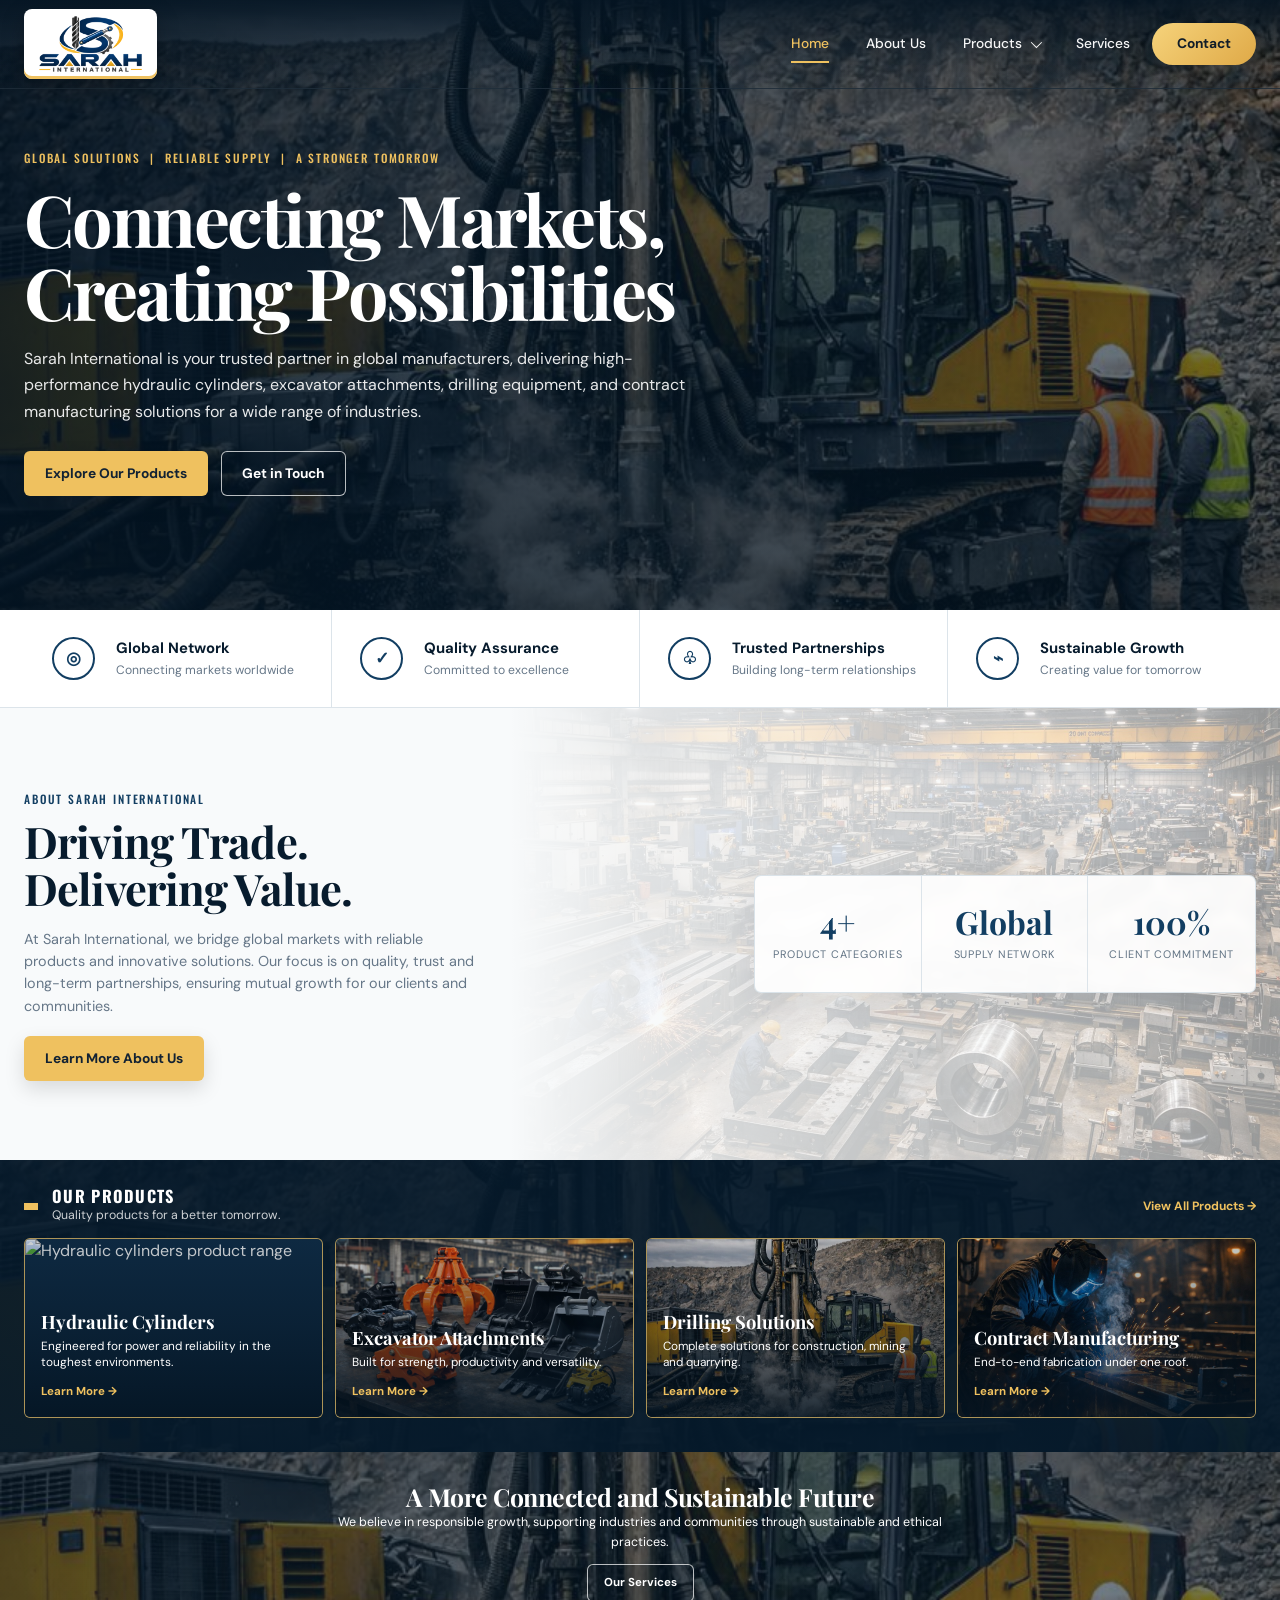
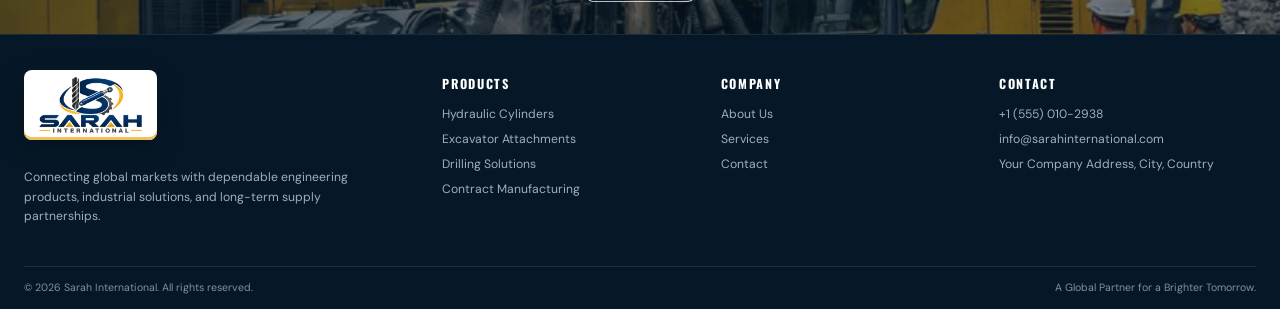
==== commit 0d1d2847: "Fix typo in 'manufactures' to 'manufacturers'" ====
--- a/index.html
+++ b/index.html
@@ -43,7 +43,7 @@
       <div class="hero-copy">
         <span class="hero-eyebrow">GLOBAL SOLUTIONS &nbsp;|&nbsp; RELIABLE SUPPLY &nbsp;|&nbsp; A STRONGER TOMORROW</span>
         <h1>Connecting Markets,<br>Creating Possibilities</h1>
-        <p class="lede">Sarah International is your trusted partner in global manufactures, delivering high-performance hydraulic cylinders, excavator attachments, drilling equipment, and contract manufacturing solutions for a wide range of industries.</p>
+        <p class="lede">Sarah International is your trusted partner in global manufacturers, delivering high-performance hydraulic cylinders, excavator attachments, drilling equipment, and contract manufacturing solutions for a wide range of industries.</p>
         <div class="hero-actions">
           <a href="#products" class="btn btn-primary">Explore Our Products</a>
           <a href="contact.html" class="btn btn-outline-light">Get in Touch</a>
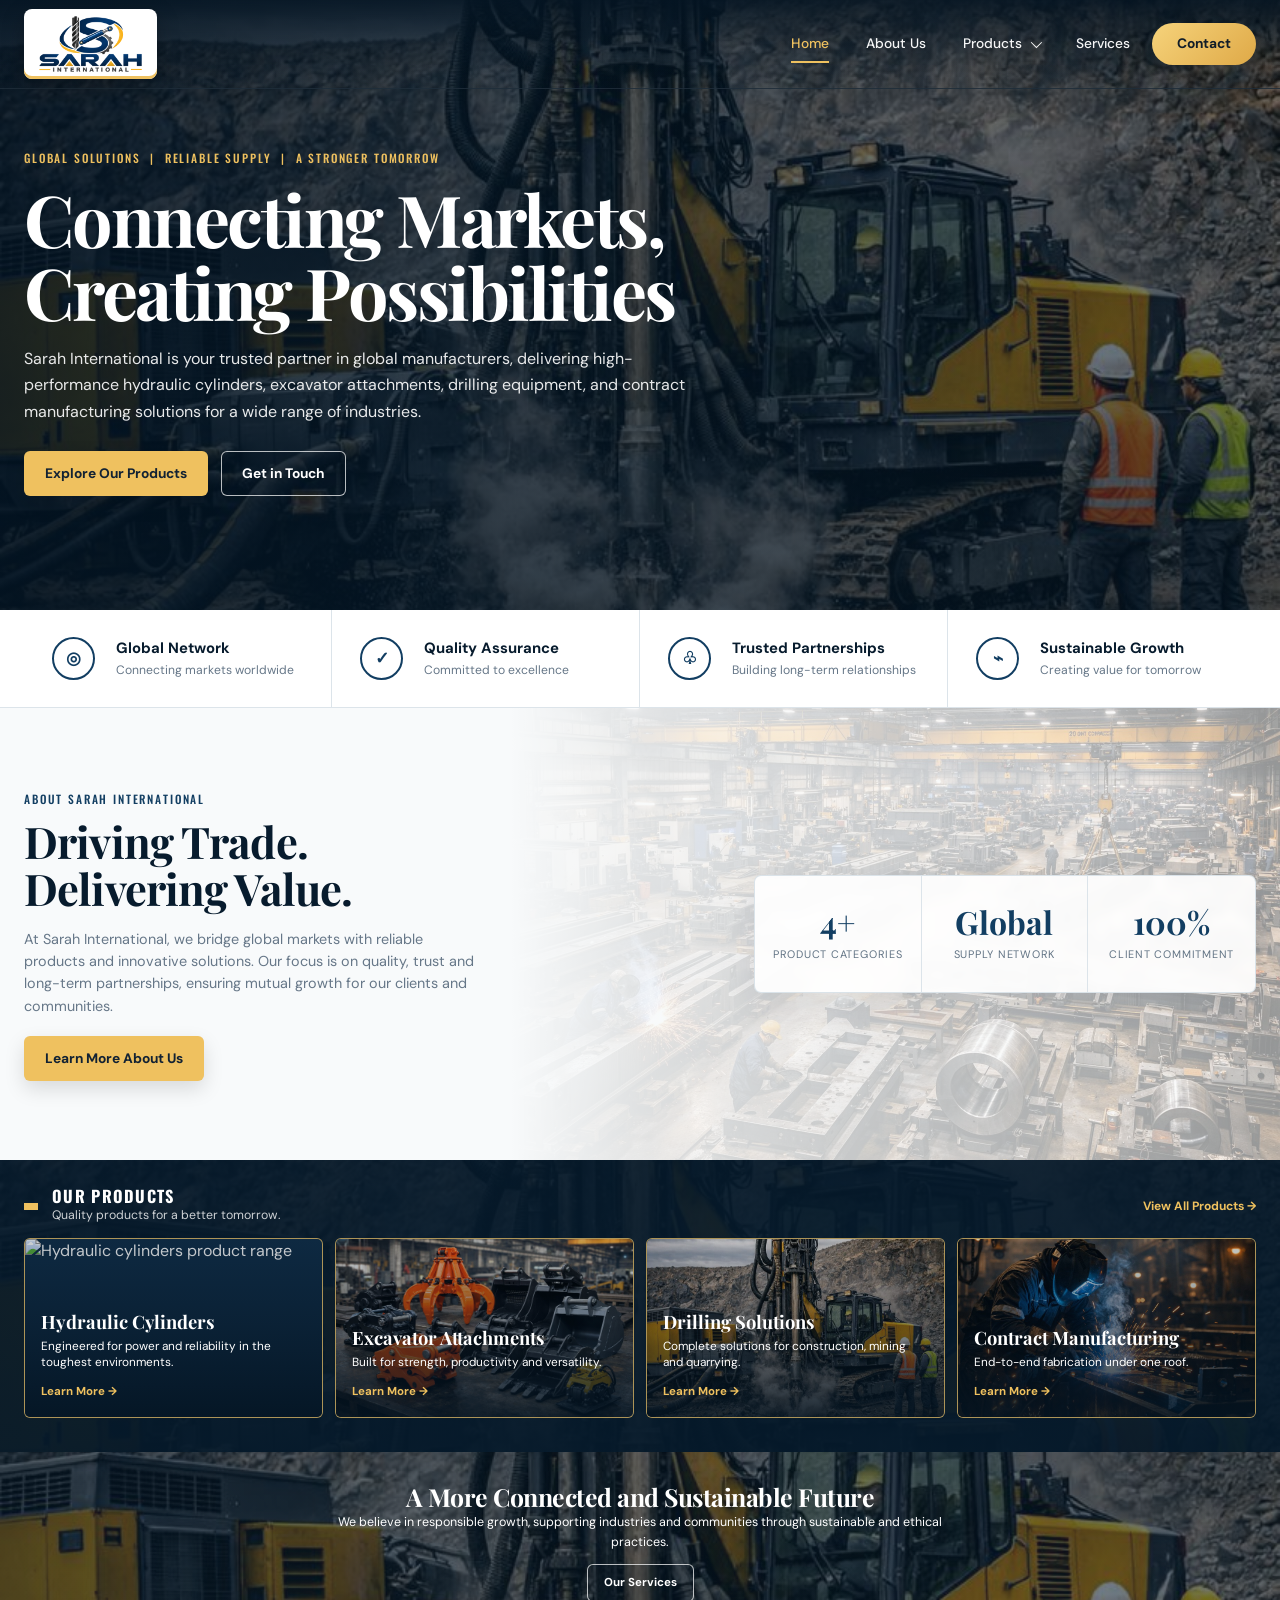
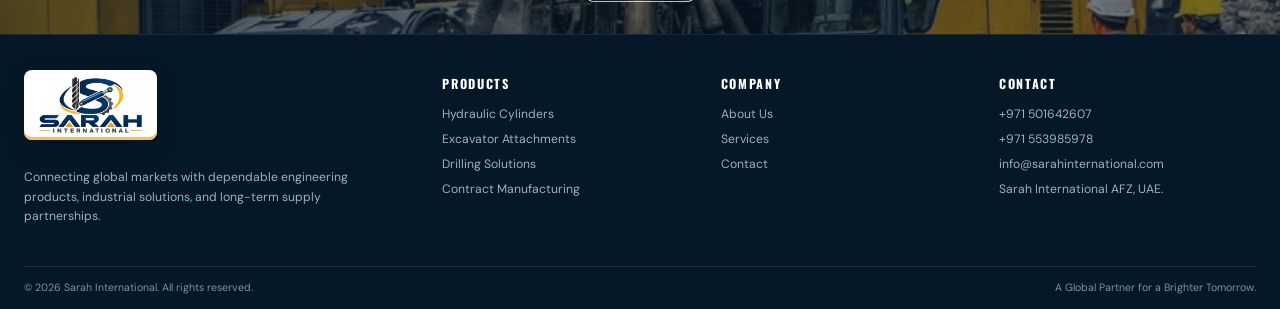
==== commit 2ef7310d: "Update contact numbers and address in footer" ====
--- a/index.html
+++ b/index.html
@@ -139,9 +139,10 @@
       <div class="footer-col">
         <h5>Contact</h5>
         <ul>
-          <li>+1 (555) 010-2938</li>
+          <li>+971 501642607</li>
+          <li>+971 553985978</li>
           <li>info@sarahinternational.com</li>
-          <li>Your Company Address, City, Country</li>
+          <li>Sarah International AFZ, UAE.</li>
         </ul>
       </div>
     </div>
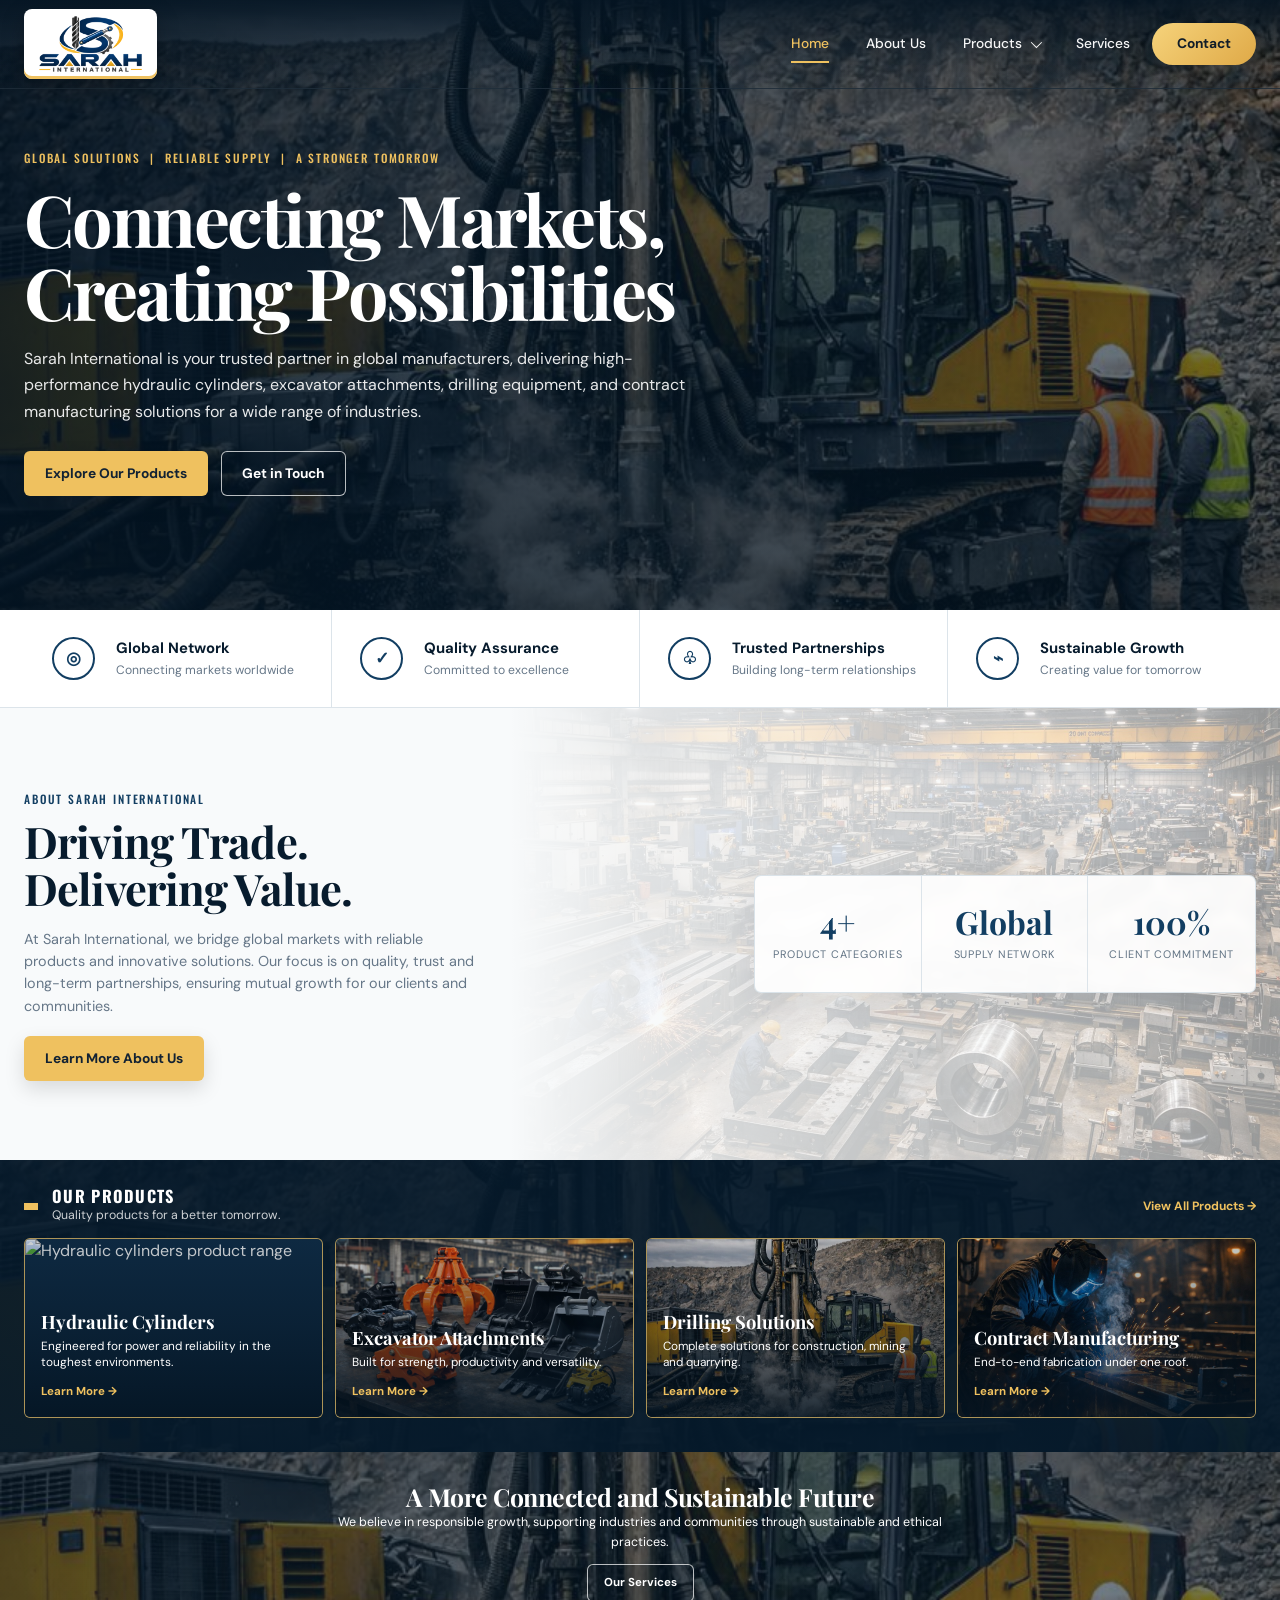
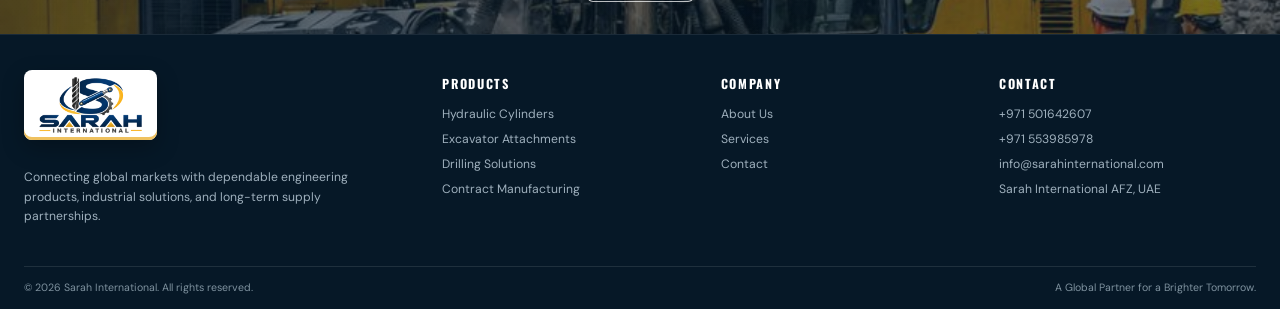
==== commit f02a7bf0: "Fix footer address formatting in index.html" ====
--- a/index.html
+++ b/index.html
@@ -142,7 +142,7 @@
           <li>+971 501642607</li>
           <li>+971 553985978</li>
           <li>info@sarahinternational.com</li>
-          <li>Sarah International AFZ, UAE.</li>
+          <li>Sarah International AFZ, UAE </li>
         </ul>
       </div>
     </div>
